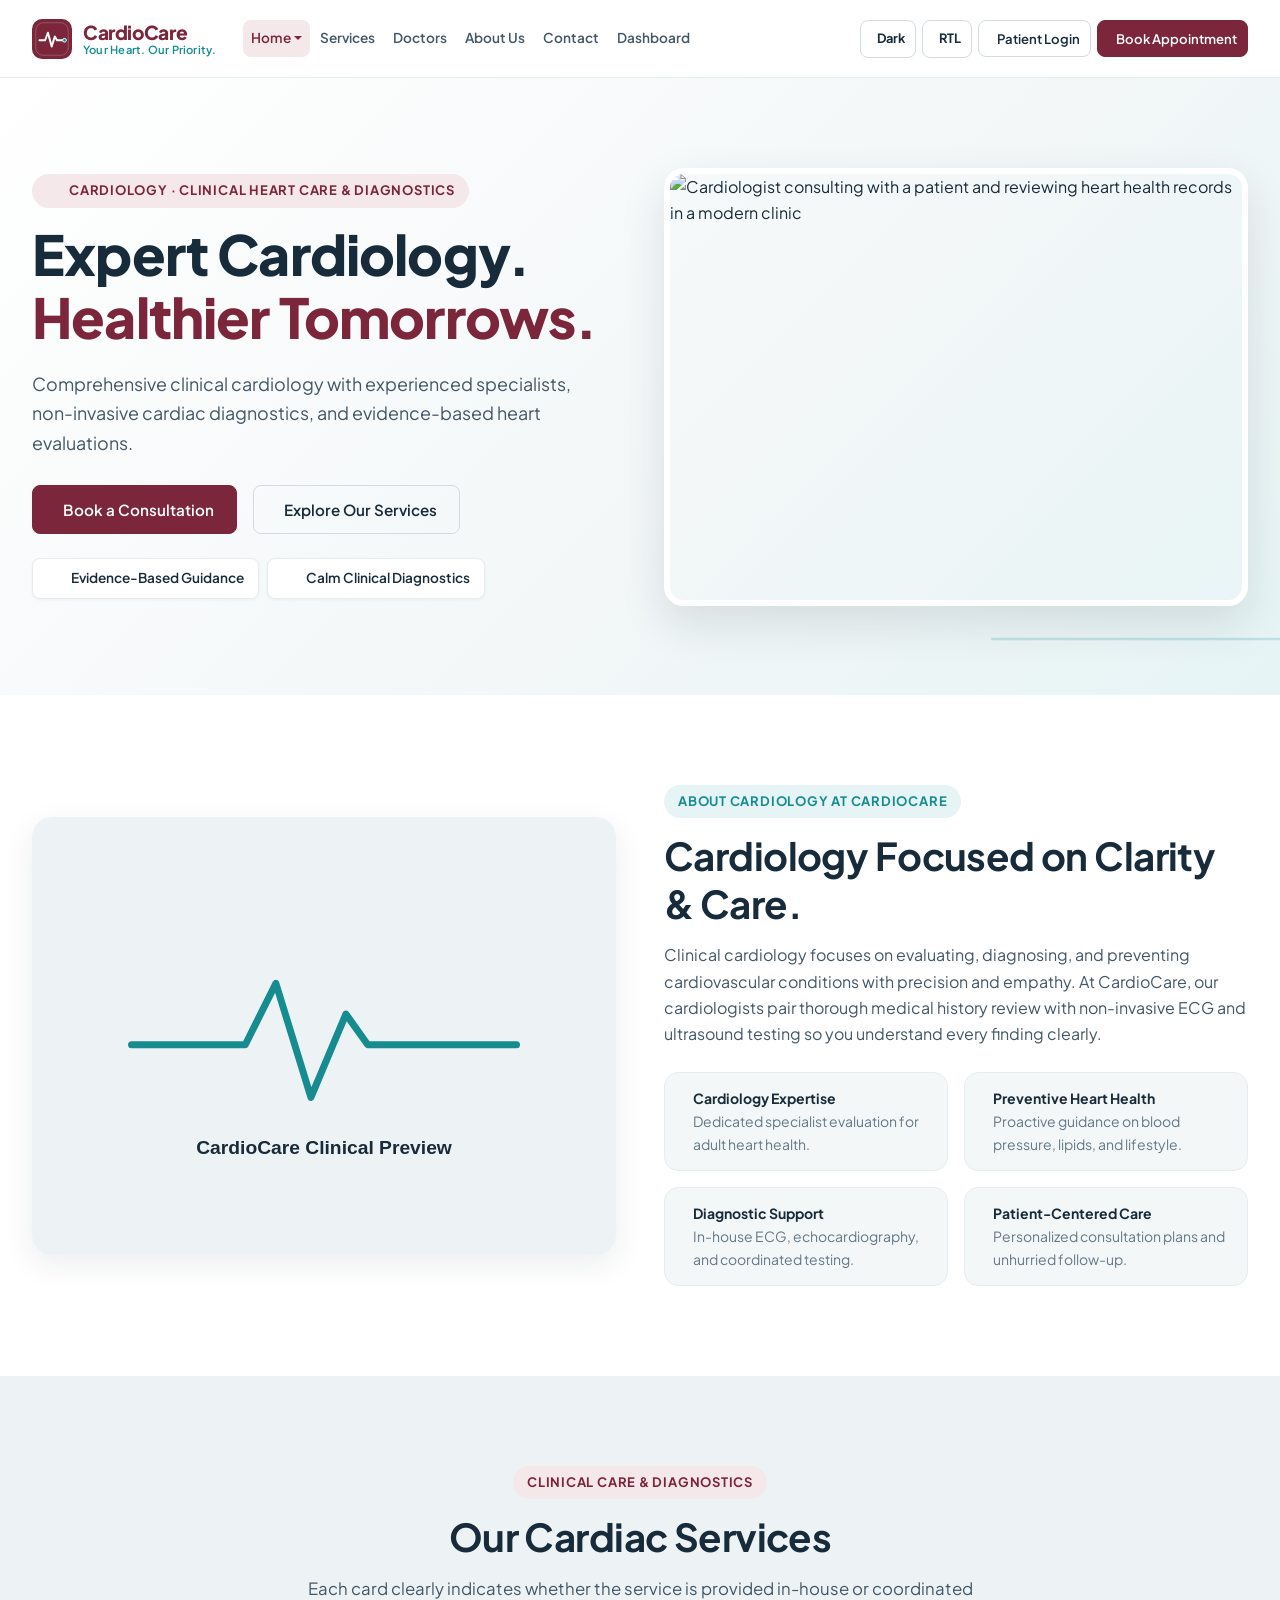
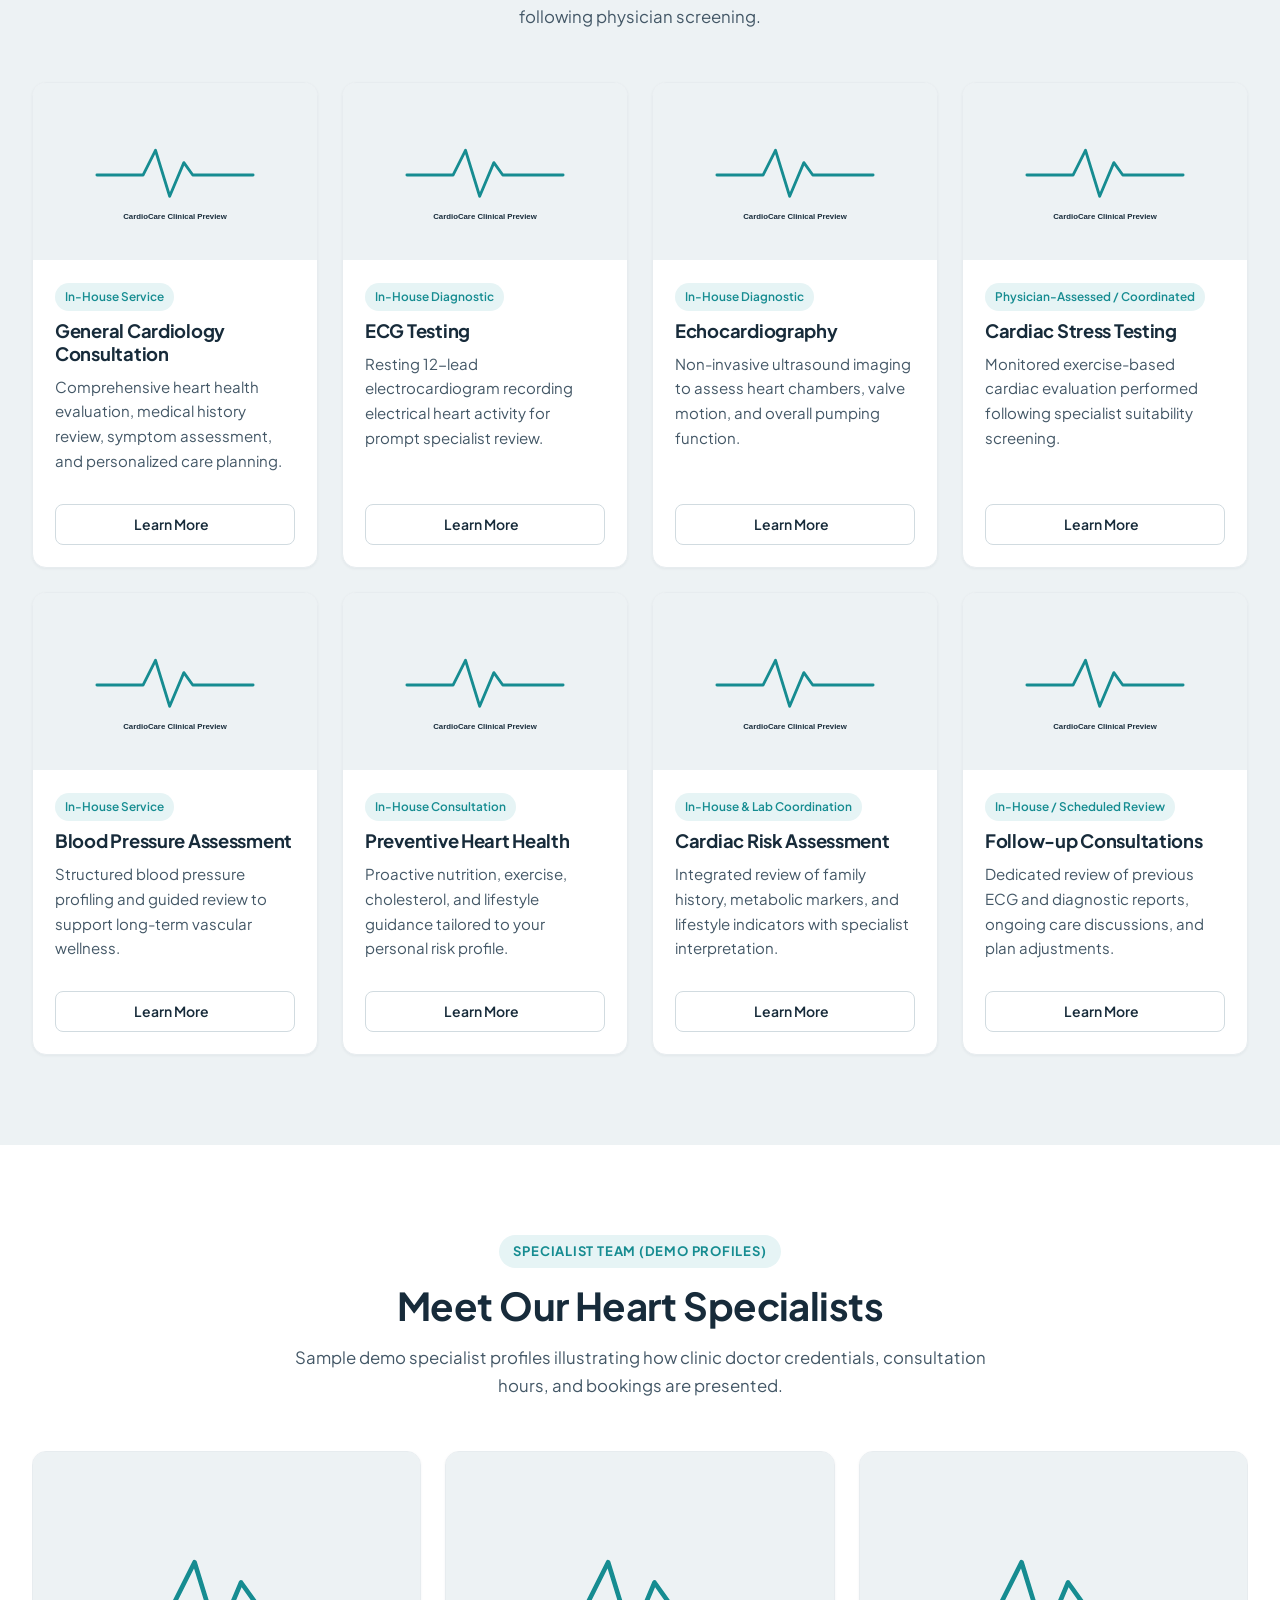
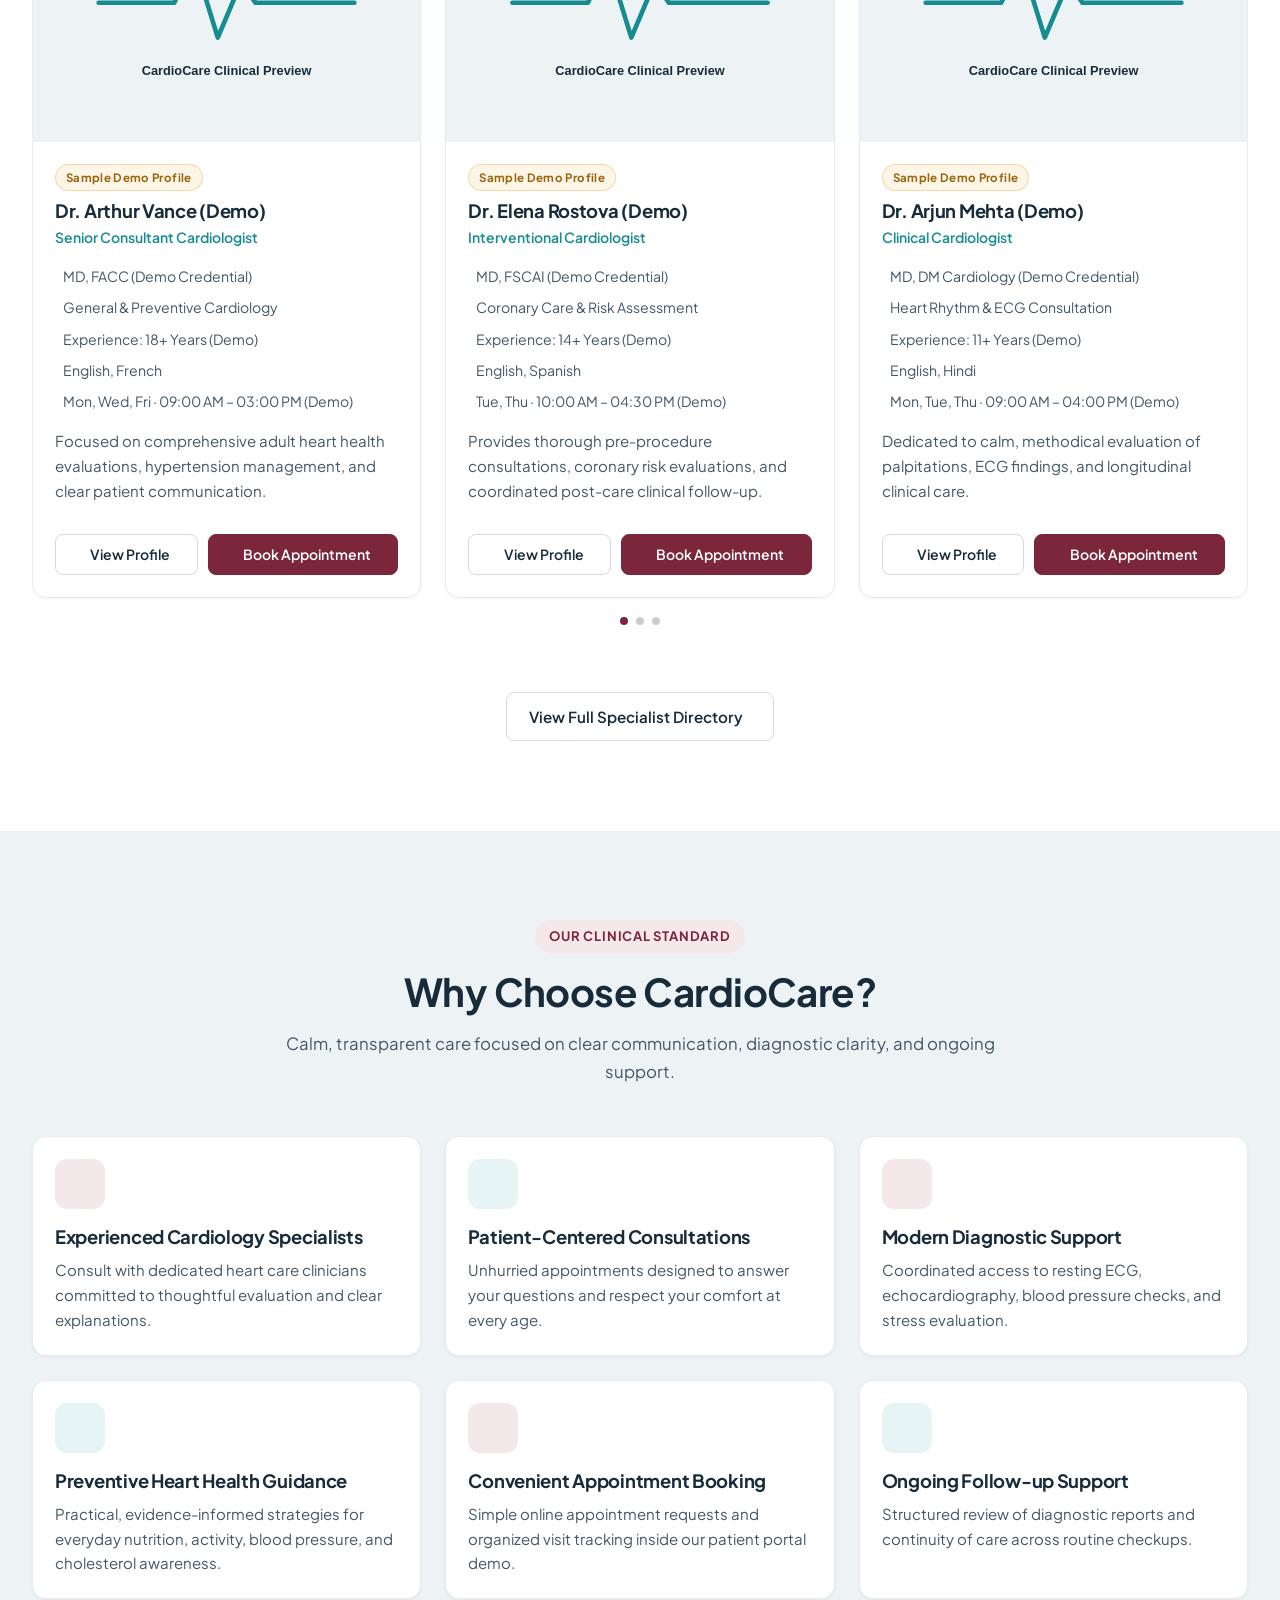
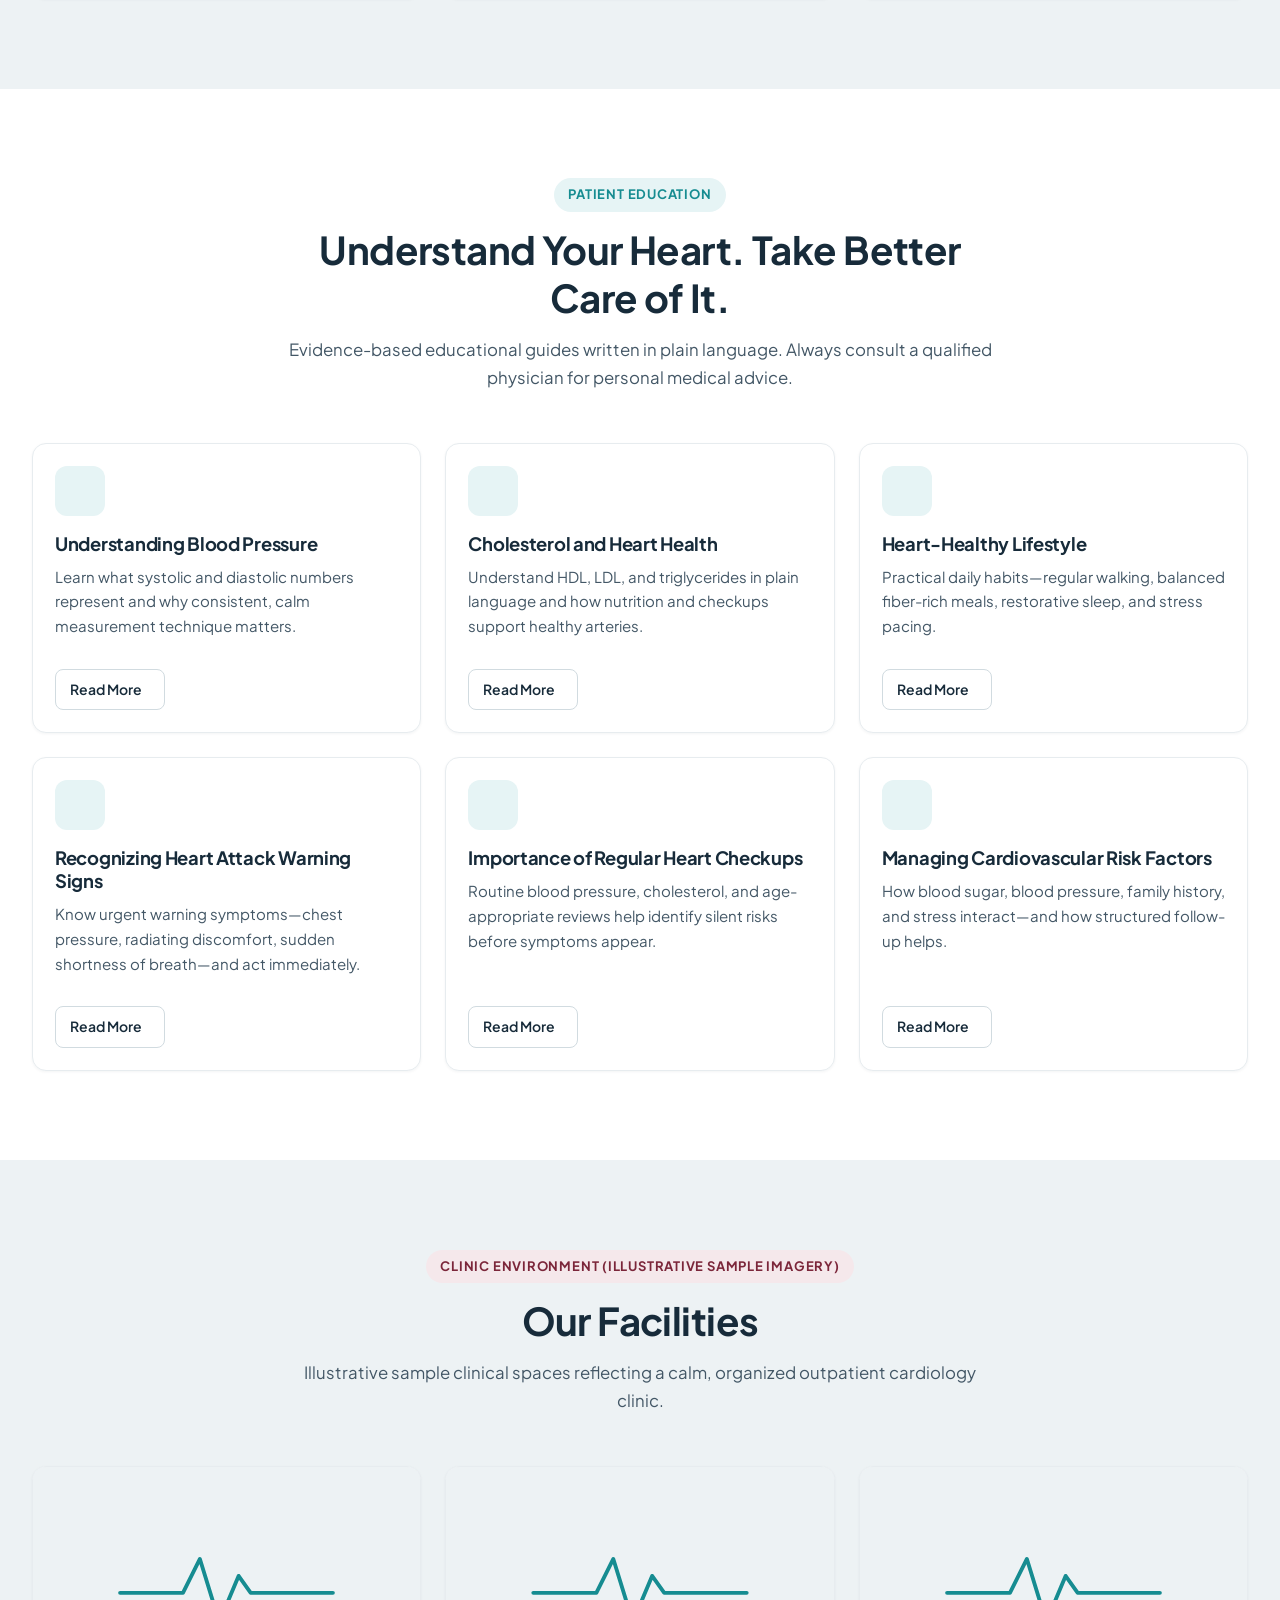
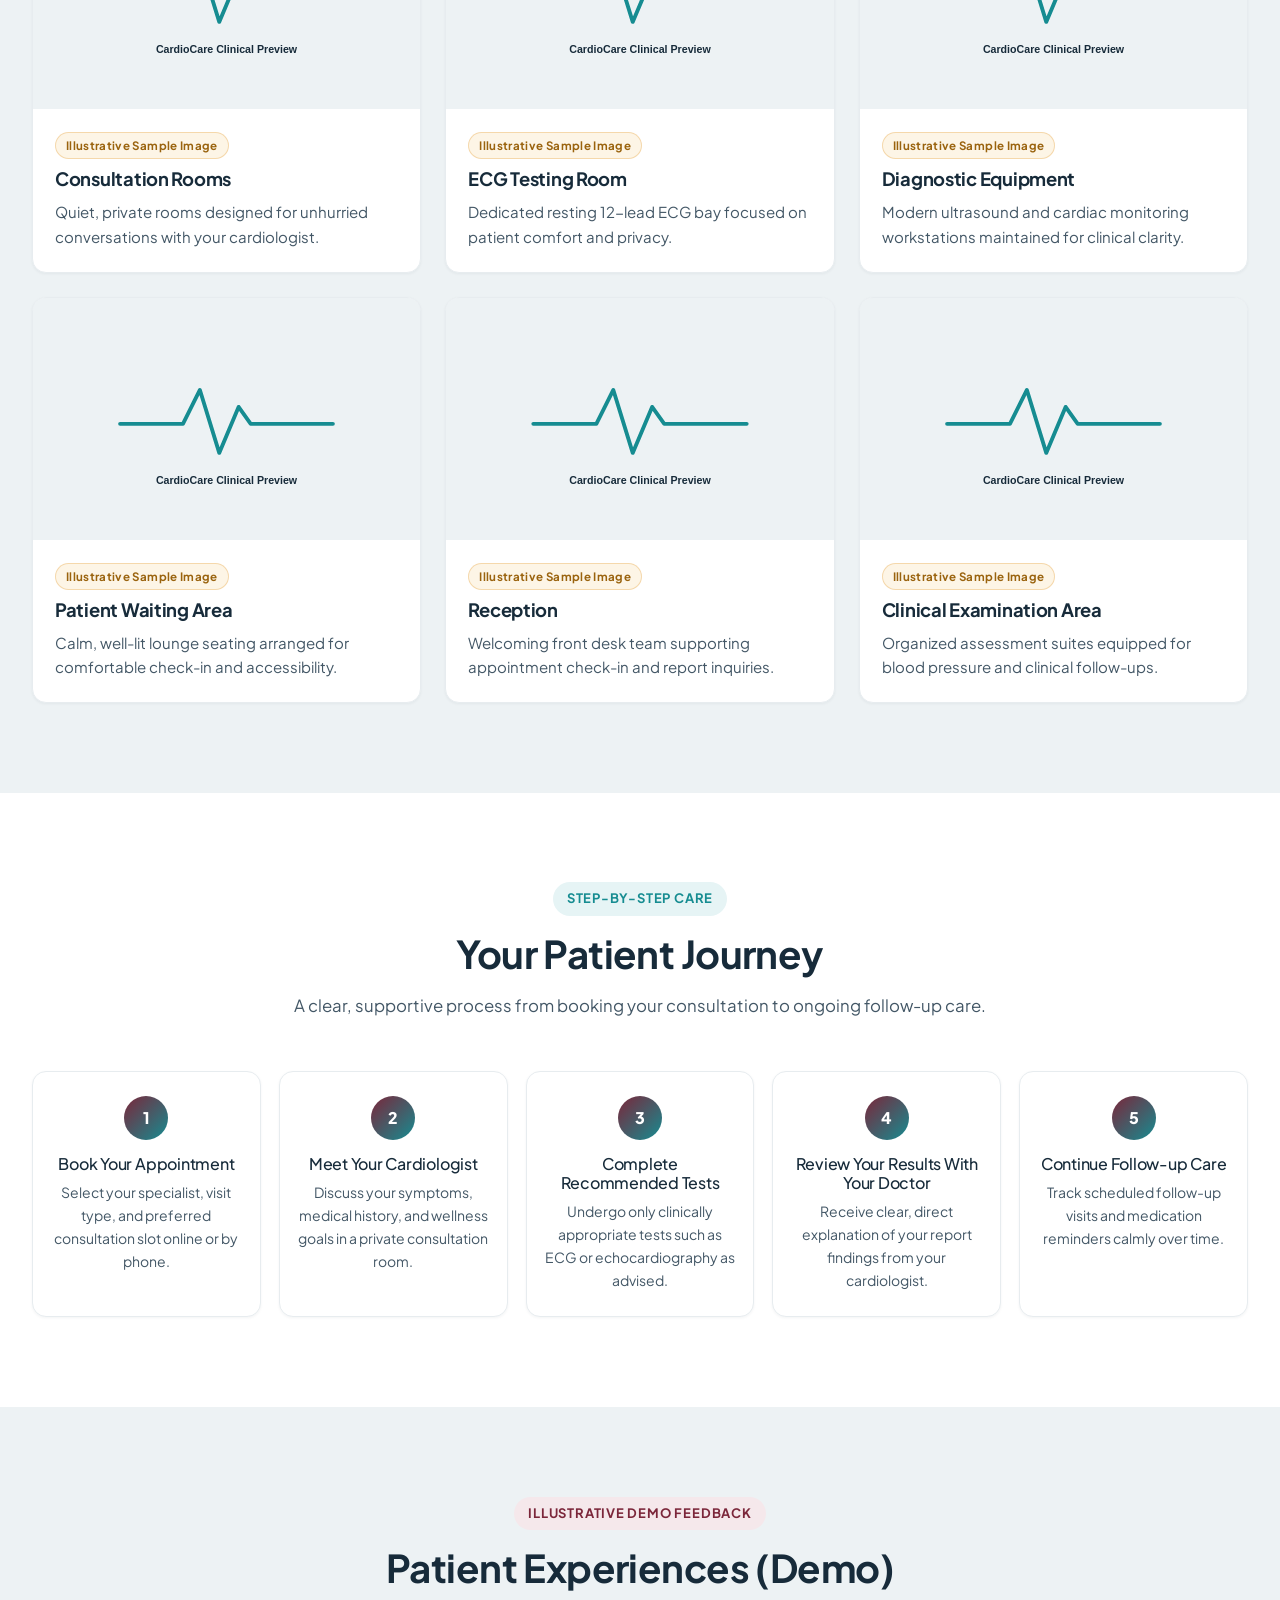
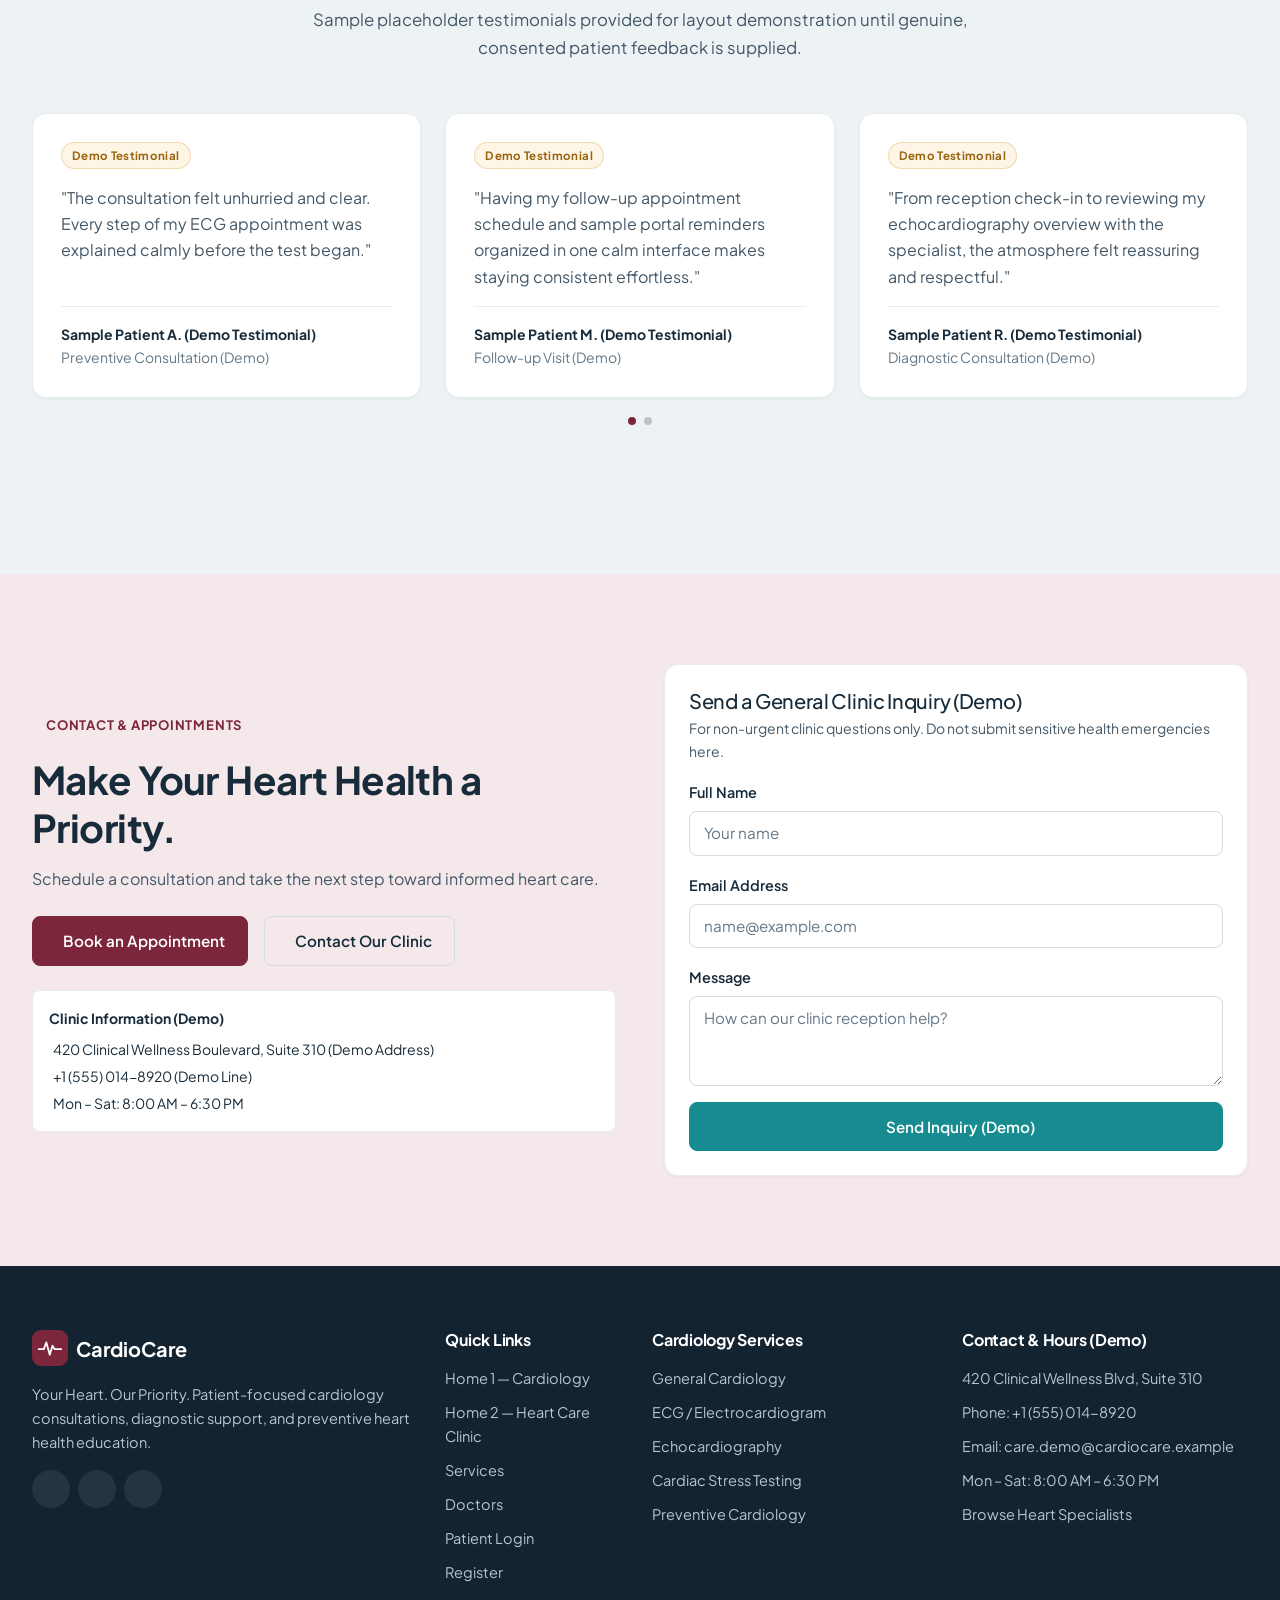
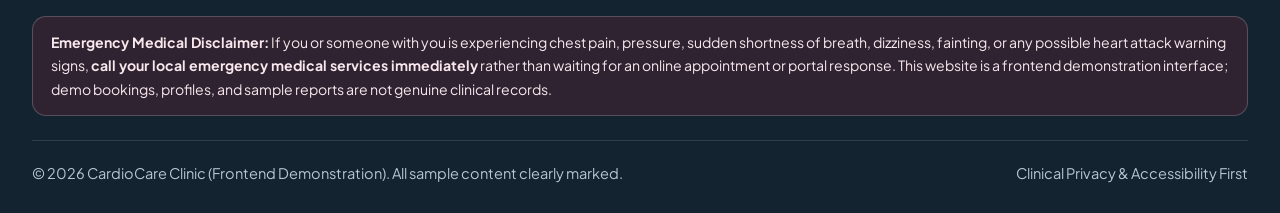
==== index.html @ a36197d8 "Deploy CardioCare multi-page website and Patient Dashboard" ====
<!DOCTYPE html>
<html lang="en" dir="ltr" data-theme="light">
<head>
  <meta charset="UTF-8">
  <meta name="viewport" content="width=device-width, initial-scale=1.0">
  <title>CardioCare — Cardiology | Home 1</title>
  <meta name="description" content="CardioCare provides cardiology consultations, ECG testing, echocardiography, and preventive heart care in a reassuring clinical setting.">
  <link rel="icon" type="image/svg+xml" href="favicon.svg">
  <link rel="preconnect" href="https://fonts.googleapis.com">
  <link rel="preconnect" href="https://fonts.gstatic.com" crossorigin>
  <link href="https://fonts.googleapis.com/css2?family=Noto+Sans+Arabic:wght@400;600;700&family=Plus+Jakarta+Sans:wght@400;500;600;700;800&display=swap" rel="stylesheet">
  <link href="https://cdn.jsdelivr.net/npm/bootstrap@5.3.3/dist/css/bootstrap.min.css" rel="stylesheet">
  <link href="https://cdn.jsdelivr.net/npm/aos@2.3.4/dist/aos.css" rel="stylesheet">
  <link href="https://cdn.jsdelivr.net/npm/swiper@11/swiper-bundle.min.css" rel="stylesheet">
  <link rel="stylesheet" href="assets/css/tokens.css">
  <link rel="stylesheet" href="assets/css/main.css">
  <link rel="stylesheet" href="assets/css/pages.css">
</head>
<body>
  <!-- Sticky Public Navigation -->
  <header class="cc-navbar">
    <div class="cc-container">
      <div class="cc-navbar-row">
        <a href="index.html" class="cc-brand" aria-label="CardioCare Home">
          <svg class="cc-brand-mark" viewBox="0 0 64 64" fill="none" aria-hidden="true">
            <rect width="64" height="64" rx="16" fill="#7B263A"/>
            <rect x="6" y="6" width="52" height="52" rx="12" stroke="#FFFFFF" stroke-opacity="0.22" stroke-width="1.5"/>
            <path d="M12 34H21L25.5 22L31.5 44L36.5 28L40 34H52" stroke="#FFFFFF" stroke-width="3.2" stroke-linecap="round" stroke-linejoin="round"/>
            <circle cx="52" cy="34" r="3" fill="#168C91" stroke="#FFFFFF" stroke-width="1.5"/>
          </svg>
          <span class="cc-brand-text">
            <span class="cc-brand-name">CardioCare</span>
            <span class="cc-brand-tag">Your Heart. Our Priority.</span>
          </span>
        </a>

        <!-- Desktop Menu (>= 1200px) -->
        <nav class="cc-nav-desktop" aria-label="Main Navigation">
          <ul class="cc-nav-links">
            <li class="dropdown">
              <a href="#" class="cc-nav-link active dropdown-toggle" data-bs-toggle="dropdown" aria-expanded="false" data-i18n="nav_home">Home</a>
              <ul class="dropdown-menu cc-dropdown-menu">
                <li><a class="dropdown-item active" href="index.html">Home 1 — Cardiology</a></li>
                <li><a class="dropdown-item" href="home-2.html">Home 2 — Heart Care Clinic</a></li>
              </ul>
            </li>
            <li><a href="services.html" class="cc-nav-link" data-i18n="nav_services">Services</a></li>
            <li><a href="doctors.html" class="cc-nav-link" data-i18n="nav_doctors">Doctors</a></li>
            <li><a href="#about-us" class="cc-nav-link" data-i18n="nav_about">About Us</a></li>
            <li><a href="#contact-us" class="cc-nav-link" data-i18n="nav_contact">Contact</a></li>
            <li><a href="dashboard.html" class="cc-nav-link" data-i18n="nav_dashboard">Dashboard</a></li>
          </ul>
          <div class="cc-nav-actions">
            <button type="button" class="cc-icon-toggle" data-cc-theme-toggle aria-label="Toggle Light/Dark theme">
              <i class="cc-theme-icon" data-lucide="moon"></i>
              <span class="cc-theme-label">Dark</span>
            </button>
            <button type="button" class="cc-icon-toggle" data-cc-dir-toggle aria-label="Toggle RTL/LTR layout">
              <i data-lucide="languages"></i>
              <span class="cc-dir-label">RTL</span>
            </button>
            <a href="login.html" class="btn-cc-outline btn-cc-sm">
              <i data-lucide="user"></i>
              <span data-i18n="nav_login">Patient Login</span>
            </a>
            <button type="button" class="btn-cc-primary btn-cc-sm" data-cc-book>
              <i data-lucide="calendar-plus"></i>
              <span data-i18n="nav_book">Book Appointment</span>
            </button>
          </div>
        </nav>

        <!-- Hamburger Button (Shown at 360px, 768px, 1024px at right corner) -->
        <button type="button" class="cc-hamburger-btn" data-bs-toggle="offcanvas" data-bs-target="#ccMobileDrawer" aria-controls="ccMobileDrawer" aria-label="Open navigation menu">
          <i data-lucide="menu"></i>
        </button>
      </div>
    </div>
  </header>

  <!-- Mobile / Tablet Hamburger Offcanvas Drawer -->
  <div class="offcanvas offcanvas-end cc-offcanvas" tabindex="-1" id="ccMobileDrawer" aria-labelledby="ccMobileDrawerLabel">
    <div class="offcanvas-header">
      <h5 class="offcanvas-title fw-bold" id="ccMobileDrawerLabel">CardioCare Menu</h5>
      <button type="button" class="btn-close" data-bs-dismiss="offcanvas" aria-label="Close menu"></button>
    </div>
    <div class="offcanvas-body d-flex flex-column justify-content-between">
      <div>
        <ul class="cc-mobile-nav-list">
          <li><a href="index.html" class="cc-nav-link active">Home 1 — Cardiology</a></li>
          <li><a href="home-2.html" class="cc-nav-link">Home 2 — Heart Care Clinic</a></li>
          <li><a href="services.html" class="cc-nav-link" data-i18n="nav_services">Services</a></li>
          <li><a href="doctors.html" class="cc-nav-link" data-i18n="nav_doctors">Doctors</a></li>
          <li><a href="#about-us" class="cc-nav-link" data-bs-dismiss="offcanvas" data-i18n="nav_about">About Us</a></li>
          <li><a href="#contact-us" class="cc-nav-link" data-bs-dismiss="offcanvas" data-i18n="nav_contact">Contact</a></li>
          <li><a href="dashboard.html" class="cc-nav-link" data-i18n="nav_dashboard">Dashboard</a></li>
        </ul>

        <div class="cc-mobile-controls">
          <button type="button" class="cc-icon-toggle w-100" data-cc-theme-toggle>
            <i class="cc-theme-icon" data-lucide="moon"></i>
            <span class="cc-theme-label">Dark</span>
          </button>
          <button type="button" class="cc-icon-toggle w-100" data-cc-dir-toggle>
            <i data-lucide="languages"></i>
            <span class="cc-dir-label">RTL</span>
          </button>
        </div>

        <div class="d-grid gap-2">
          <a href="login.html" class="btn-cc-outline">
            <i data-lucide="user"></i>
            <span data-i18n="nav_login">Patient Login</span>
          </a>
          <button type="button" class="btn-cc-primary" data-cc-book data-bs-dismiss="offcanvas">
            <i data-lucide="calendar-plus"></i>
            <span data-i18n="nav_book">Book Appointment</span>
          </button>
        </div>
      </div>

      <div class="cc-emergency-banner mt-4">
        <div class="small fw-bold mb-1" style="color: var(--cc-burgundy);">Urgent Symptoms?</div>
        <p class="small mb-0">For chest pain or sudden breathlessness, call local emergency services immediately.</p>
      </div>
    </div>
  </div>

  <main>
    <!-- SECTION 1: HERO -->
    <section class="cc-hero">
      <canvas id="ccHeroThreeCanvas" class="cc-hero-canvas" aria-hidden="true"></canvas>
      <svg class="cc-hero-ecg-bg" viewBox="0 0 1200 92" preserveAspectRatio="none" aria-hidden="true">
        <path class="cc-ecg-trace" d="M0 54 H220 L248 54 L264 38 L278 68 L296 14 L314 78 L330 46 L346 54 H620 L648 54 L664 38 L678 68 L696 14 L714 78 L730 46 L746 54 H1200" fill="none" stroke="#168C91" stroke-width="2.6" stroke-linecap="round" stroke-linejoin="round"/>
      </svg>

      <div class="cc-container cc-hero-inner">
        <div class="row align-items-center g-4 g-lg-5">
          <div class="col-lg-6">
            <div class="cc-eyebrow cc-eyebrow-burgundy cc-hero-animate">
              <i data-lucide="heart-pulse" style="width:15px;height:15px;"></i>
              <span data-i18n="hero_eyebrow">Cardiology · Clinical Heart Care &amp; Diagnostics</span>
            </div>
            <h1 class="cc-hero-title cc-hero-animate" data-i18n="hero_title">
              Expert Cardiology. <span>Healthier Tomorrows.</span>
            </h1>
            <p class="cc-hero-desc cc-hero-animate" data-i18n="hero_desc">
              Comprehensive clinical cardiology with experienced specialists, non-invasive cardiac diagnostics, and evidence-based heart evaluations.
            </p>
            <div class="d-flex flex-wrap gap-3 mb-4 cc-hero-animate">
              <button type="button" class="btn-cc-primary" data-cc-book>
                <i data-lucide="calendar-check"></i>
                <span data-i18n="hero_cta_book">Book a Consultation</span>
              </button>
              <a href="services.html" class="btn-cc-outline">
                <i data-lucide="stethoscope"></i>
                <span data-i18n="hero_cta_services">Explore Our Services</span>
              </a>
            </div>
            <div class="d-flex flex-wrap gap-2 cc-hero-animate">
              <span class="cc-hero-trust-chip"><i data-lucide="shield-check" style="color: var(--cc-teal); width:16px;"></i> Evidence-Based Guidance</span>
              <span class="cc-hero-trust-chip"><i data-lucide="activity" style="color: var(--cc-burgundy); width:16px;"></i> Calm Clinical Diagnostics</span>
            </div>
          </div>

          <div class="col-lg-6 cc-hero-animate">
            <div class="cc-hero-media-frame">
              <img src="https://images.pexels.com/photos/7578797/pexels-photo-7578797.jpeg?auto=compress&cs=tinysrgb&w=1200" alt="Cardiologist consulting with a patient and reviewing heart health records in a modern clinic">
            </div>
          </div>
        </div>
      </div>
    </section>

    <!-- SECTION 2: WELCOME TO CARDIOCARE (ABOUT US) -->
    <section id="about-us" class="cc-section cc-section-white">
      <div class="cc-container">
        <div class="row align-items-center g-4 g-lg-5">
          <div class="col-lg-6" data-aos="fade-right">
            <div class="cc-split-img">
              <img src="https://images.pexels.com/photos/4266930/pexels-photo-4266930.jpeg?auto=compress&cs=tinysrgb&w=1200" alt="Cardiology specialist calmly explaining heart care information to a patient" loading="lazy">
            </div>
          </div>
          <div class="col-lg-6" data-aos="fade-left">
            <span class="cc-eyebrow">About Cardiology at CardioCare</span>
            <h2 class="cc-section-title" data-i18n="welcome_title">Cardiology Focused on Clarity &amp; Care.</h2>
            <p class="mb-4">
              Clinical cardiology focuses on evaluating, diagnosing, and preventing cardiovascular conditions with precision and empathy. At CardioCare, our cardiologists pair thorough medical history review with non-invasive ECG and ultrasound testing so you understand every finding clearly.
            </p>
            <div class="row g-3">
              <div class="col-sm-6">
                <div class="cc-feature-pill">
                  <i data-lucide="stethoscope"></i>
                  <div>
                    <div class="fw-bold small">Cardiology Expertise</div>
                    <div class="small" style="color: var(--cc-text-muted);">Dedicated specialist evaluation for adult heart health.</div>
                  </div>
                </div>
              </div>
              <div class="col-sm-6">
                <div class="cc-feature-pill">
                  <i data-lucide="shield"></i>
                  <div>
                    <div class="fw-bold small">Preventive Heart Health</div>
                    <div class="small" style="color: var(--cc-text-muted);">Proactive guidance on blood pressure, lipids, and lifestyle.</div>
                  </div>
                </div>
              </div>
              <div class="col-sm-6">
                <div class="cc-feature-pill">
                  <i data-lucide="activity"></i>
                  <div>
                    <div class="fw-bold small">Diagnostic Support</div>
                    <div class="small" style="color: var(--cc-text-muted);">In-house ECG, echocardiography, and coordinated testing.</div>
                  </div>
                </div>
              </div>
              <div class="col-sm-6">
                <div class="cc-feature-pill">
                  <i data-lucide="heart-handshake"></i>
                  <div>
                    <div class="fw-bold small">Patient-Centered Care</div>
                    <div class="small" style="color: var(--cc-text-muted);">Personalized consultation plans and unhurried follow-up.</div>
                  </div>
                </div>
              </div>
            </div>
          </div>
        </div>
      </div>
    </section>

    <!-- SECTION 3: OUR CARDIAC SERVICES -->
    <section id="services-overview" class="cc-section cc-section-soft">
      <div class="cc-container">
        <div class="cc-section-header" data-aos="fade-up">
          <span class="cc-eyebrow cc-eyebrow-burgundy">Clinical Care &amp; Diagnostics</span>
          <h2 class="cc-section-title" data-i18n="services_title">Our Cardiac Services</h2>
          <p class="cc-section-subtitle">
            Each card clearly indicates whether the service is provided in-house or coordinated following physician screening.
          </p>
        </div>
        <div id="homeServicesGrid" class="row g-4"></div>
      </div>
    </section>

    <!-- SECTION 4: MEET OUR HEART SPECIALISTS -->
    <section class="cc-section cc-section-white">
      <div class="cc-container">
        <div class="cc-section-header" data-aos="fade-up">
          <span class="cc-eyebrow">Specialist Team (Demo Profiles)</span>
          <h2 class="cc-section-title" data-i18n="doctors_title">Meet Our Heart Specialists</h2>
          <p class="cc-section-subtitle">
            Sample demo specialist profiles illustrating how clinic doctor credentials, consultation hours, and bookings are presented.
          </p>
        </div>

        <div class="cc-swiper-wrap">
          <div id="homeDoctorsSwiper" class="swiper">
            <div id="homeDoctorsWrapper" class="swiper-wrapper"></div>
            <div id="doctorsPagination" class="swiper-pagination mt-3 position-relative"></div>
          </div>
        </div>

        <div class="text-center mt-2">
          <a href="doctors.html" class="btn-cc-outline">
            <span>View Full Specialist Directory</span>
            <i data-lucide="arrow-right" class="cc-rtl-flip"></i>
          </a>
        </div>
      </div>
    </section>

    <!-- SECTION 5: WHY CHOOSE CARDIOCARE? -->
    <section class="cc-section cc-section-soft">
      <div class="cc-container">
        <div class="cc-section-header" data-aos="fade-up">
          <span class="cc-eyebrow cc-eyebrow-burgundy">Our Clinical Standard</span>
          <h2 class="cc-section-title" data-i18n="why_title">Why Choose CardioCare?</h2>
          <p class="cc-section-subtitle">
            Calm, transparent care focused on clear communication, diagnostic clarity, and ongoing support.
          </p>
        </div>

        <div class="row g-4">
          <div class="col-md-6 col-lg-4" data-aos="fade-up">
            <article class="cc-card">
              <div class="cc-card-body">
                <div class="cc-icon-box burgundy"><i data-lucide="user-check"></i></div>
                <h3 class="cc-card-title">Experienced Cardiology Specialists</h3>
                <p class="cc-card-text mb-0">Consult with dedicated heart care clinicians committed to thoughtful evaluation and clear explanations.</p>
              </div>
            </article>
          </div>
          <div class="col-md-6 col-lg-4" data-aos="fade-up">
            <article class="cc-card">
              <div class="cc-card-body">
                <div class="cc-icon-box"><i data-lucide="message-square-heart"></i></div>
                <h3 class="cc-card-title">Patient-Centered Consultations</h3>
                <p class="cc-card-text mb-0">Unhurried appointments designed to answer your questions and respect your comfort at every age.</p>
              </div>
            </article>
          </div>
          <div class="col-md-6 col-lg-4" data-aos="fade-up">
            <article class="cc-card">
              <div class="cc-card-body">
                <div class="cc-icon-box burgundy"><i data-lucide="monitor-check"></i></div>
                <h3 class="cc-card-title">Modern Diagnostic Support</h3>
                <p class="cc-card-text mb-0">Coordinated access to resting ECG, echocardiography, blood pressure checks, and stress evaluation.</p>
              </div>
            </article>
          </div>
          <div class="col-md-6 col-lg-4" data-aos="fade-up">
            <article class="cc-card">
              <div class="cc-card-body">
                <div class="cc-icon-box"><i data-lucide="heart-pulse"></i></div>
                <h3 class="cc-card-title">Preventive Heart Health Guidance</h3>
                <p class="cc-card-text mb-0">Practical, evidence-informed strategies for everyday nutrition, activity, blood pressure, and cholesterol awareness.</p>
              </div>
            </article>
          </div>
          <div class="col-md-6 col-lg-4" data-aos="fade-up">
            <article class="cc-card">
              <div class="cc-card-body">
                <div class="cc-icon-box burgundy"><i data-lucide="calendar-clock"></i></div>
                <h3 class="cc-card-title">Convenient Appointment Booking</h3>
                <p class="cc-card-text mb-0">Simple online appointment requests and organized visit tracking inside our patient portal demo.</p>
              </div>
            </article>
          </div>
          <div class="col-md-6 col-lg-4" data-aos="fade-up">
            <article class="cc-card">
              <div class="cc-card-body">
                <div class="cc-icon-box"><i data-lucide="clipboard-list"></i></div>
                <h3 class="cc-card-title">Ongoing Follow-up Support</h3>
                <p class="cc-card-text mb-0">Structured review of diagnostic reports and continuity of care across routine checkups.</p>
              </div>
            </article>
          </div>
        </div>
      </div>
    </section>

    <!-- SECTION 6: HEART HEALTH EDUCATION -->
    <section class="cc-section cc-section-white">
      <div class="cc-container">
        <div class="cc-section-header" data-aos="fade-up">
          <span class="cc-eyebrow">Patient Education</span>
          <h2 class="cc-section-title" data-i18n="edu_title">Understand Your Heart. Take Better Care of It.</h2>
          <p class="cc-section-subtitle">
            Evidence-based educational guides written in plain language. Always consult a qualified physician for personal medical advice.
          </p>
        </div>
        <div id="homeEducationGrid" class="row g-4"></div>
      </div>
    </section>

    <!-- SECTION 7: OUR FACILITIES -->
    <section class="cc-section cc-section-soft">
      <div class="cc-container">
        <div class="cc-section-header" data-aos="fade-up">
          <span class="cc-eyebrow cc-eyebrow-burgundy">Clinic Environment (Illustrative Sample Imagery)</span>
          <h2 class="cc-section-title" data-i18n="facilities_title">Our Facilities</h2>
          <p class="cc-section-subtitle">
            Illustrative sample clinical spaces reflecting a calm, organized outpatient cardiology clinic.
          </p>
        </div>
        <div id="homeFacilitiesGrid" class="row g-4"></div>
      </div>
    </section>

    <!-- SECTION 8: PATIENT JOURNEY -->
    <section class="cc-section cc-section-white">
      <div class="cc-container">
        <div class="cc-section-header" data-aos="fade-up">
          <span class="cc-eyebrow">Step-by-Step Care</span>
          <h2 class="cc-section-title" data-i18n="journey_title">Your Patient Journey</h2>
          <p class="cc-section-subtitle">
            A clear, supportive process from booking your consultation to ongoing follow-up care.
          </p>
        </div>

        <div class="cc-journey-grid" data-aos="fade-up">
          <div class="cc-journey-step">
            <div class="cc-journey-num">1</div>
            <div>
              <h3 class="h6 mb-2">Book Your Appointment</h3>
              <p class="small mb-0">Select your specialist, visit type, and preferred consultation slot online or by phone.</p>
            </div>
          </div>
          <div class="cc-journey-step">
            <div class="cc-journey-num">2</div>
            <div>
              <h3 class="h6 mb-2">Meet Your Cardiologist</h3>
              <p class="small mb-0">Discuss your symptoms, medical history, and wellness goals in a private consultation room.</p>
            </div>
          </div>
          <div class="cc-journey-step">
            <div class="cc-journey-num">3</div>
            <div>
              <h3 class="h6 mb-2">Complete Recommended Tests</h3>
              <p class="small mb-0">Undergo only clinically appropriate tests such as ECG or echocardiography as advised.</p>
            </div>
          </div>
          <div class="cc-journey-step">
            <div class="cc-journey-num">4</div>
            <div>
              <h3 class="h6 mb-2">Review Your Results With Your Doctor</h3>
              <p class="small mb-0">Receive clear, direct explanation of your report findings from your cardiologist.</p>
            </div>
          </div>
          <div class="cc-journey-step">
            <div class="cc-journey-num">5</div>
            <div>
              <h3 class="h6 mb-2">Continue Follow-up Care</h3>
              <p class="small mb-0">Track scheduled follow-up visits and medication reminders calmly over time.</p>
            </div>
          </div>
        </div>
      </div>
    </section>

    <!-- SECTION 9: PATIENT TESTIMONIALS (DEMO) -->
    <section class="cc-section cc-section-soft">
      <div class="cc-container">
        <div class="cc-section-header" data-aos="fade-up">
          <span class="cc-eyebrow cc-eyebrow-burgundy">Illustrative Demo Feedback</span>
          <h2 class="cc-section-title" data-i18n="testimonials_title">Patient Experiences (Demo)</h2>
          <p class="cc-section-subtitle">
            Sample placeholder testimonials provided for layout demonstration until genuine, consented patient feedback is supplied.
          </p>
        </div>

        <div class="cc-swiper-wrap">
          <div id="homeTestimonialsSwiper" class="swiper">
            <div id="homeTestimonialsWrapper" class="swiper-wrapper"></div>
            <div id="testimonialsPagination" class="swiper-pagination mt-3 position-relative"></div>
          </div>
        </div>
      </div>
    </section>

    <!-- SECTION 10: FINAL CTA & CONTACT US -->
    <section id="contact-us" class="cc-section cc-section-rose">
      <div class="cc-container">
        <div class="row align-items-center g-4 g-lg-5">
          <div class="col-lg-6" data-aos="fade-right">
            <span class="cc-eyebrow cc-eyebrow-burgundy">Contact &amp; Appointments</span>
            <h2 class="cc-section-title" data-i18n="cta_title">Make Your Heart Health a Priority.</h2>
            <p class="fs-6 mb-4" data-i18n="cta_desc">
              Schedule a consultation and take the next step toward informed heart care.
            </p>
            <div class="d-flex flex-wrap gap-3 mb-4">
              <button type="button" class="btn-cc-primary" data-cc-book>
                <i data-lucide="calendar-plus"></i>
                <span>Book an Appointment</span>
              </button>
              <a href="#ctName" class="btn-cc-outline">
                <i data-lucide="mail"></i>
                <span>Contact Our Clinic</span>
              </a>
            </div>
            <div class="p-3 rounded-3 border" style="background-color: var(--cc-bg-surface); border-color: var(--cc-border) !important;">
              <div class="small fw-bold mb-2">Clinic Information (Demo)</div>
              <div class="small mb-1"><i data-lucide="map-pin" style="width:15px;height:15px;color:var(--cc-teal);" class="me-1"></i> 420 Clinical Wellness Boulevard, Suite 310 (Demo Address)</div>
              <div class="small mb-1"><i data-lucide="phone" style="width:15px;height:15px;color:var(--cc-teal);" class="me-1"></i> +1 (555) 014-8920 (Demo Line)</div>
              <div class="small mb-0"><i data-lucide="clock" style="width:15px;height:15px;color:var(--cc-teal);" class="me-1"></i> Mon – Sat: 8:00 AM – 6:30 PM</div>
            </div>
          </div>

          <div class="col-lg-6" data-aos="fade-left">
            <div class="cc-card p-4 p-lg-4">
              <h3 class="h5 mb-1">Send a General Clinic Inquiry (Demo)</h3>
              <p class="small mb-3">For non-urgent clinic questions only. Do not submit sensitive health emergencies here.</p>
              <div id="ctFormError" class="alert alert-danger py-2 small d-none" role="alert"></div>
              <form id="ccHomeContactForm" novalidate>
                <div class="mb-3">
                  <label for="ctName" class="form-label">Full Name</label>
                  <input type="text" id="ctName" class="form-control" placeholder="Your name" required>
                </div>
                <div class="mb-3">
                  <label for="ctEmail" class="form-label">Email Address</label>
                  <input type="email" id="ctEmail" class="form-control" placeholder="name@example.com" required>
                </div>
                <div class="mb-3">
                  <label for="ctMessage" class="form-label">Message</label>
                  <textarea id="ctMessage" rows="3" class="form-control" placeholder="How can our clinic reception help?" required></textarea>
                </div>
                <button type="submit" class="btn-cc-teal w-100">
                  <i data-lucide="send"></i>
                  <span>Send Inquiry (Demo)</span>
                </button>
              </form>
            </div>
          </div>
        </div>
      </div>
    </section>
  </main>

  <!-- SECTION 11: FOOTER -->
  <footer class="cc-footer">
    <div class="cc-container">
      <div class="row g-4">
        <div class="col-lg-4">
          <a href="index.html" class="d-inline-flex align-items-center gap-2 mb-3 text-white">
            <svg width="36" height="36" viewBox="0 0 64 64" fill="none" aria-hidden="true">
              <rect width="64" height="64" rx="16" fill="#7B263A"/>
              <path d="M12 34H21L25.5 22L31.5 44L36.5 28L40 34H52" stroke="#FFFFFF" stroke-width="3.2" stroke-linecap="round" stroke-linejoin="round"/>
            </svg>
            <span class="fw-bold fs-5 text-white">CardioCare</span>
          </a>
          <p class="mb-3">Your Heart. Our Priority. Patient-focused cardiology consultations, diagnostic support, and preventive heart health education.</p>
          <div class="d-flex gap-2">
            <a href="#contact-us" class="cc-social-btn" aria-label="Clinic LinkedIn (Demo)"><i data-lucide="linkedin" style="width:17px;height:17px;"></i></a>
            <a href="#contact-us" class="cc-social-btn" aria-label="Clinic Facebook (Demo)"><i data-lucide="facebook" style="width:17px;height:17px;"></i></a>
            <a href="#contact-us" class="cc-social-btn" aria-label="Clinic Instagram (Demo)"><i data-lucide="instagram" style="width:17px;height:17px;"></i></a>
          </div>
        </div>

        <div class="col-6 col-lg-2">
          <h6>Quick Links</h6>
          <ul class="cc-footer-links">
            <li><a href="index.html">Home 1 — Cardiology</a></li>
            <li><a href="home-2.html">Home 2 — Heart Care Clinic</a></li>
            <li><a href="services.html">Services</a></li>
            <li><a href="doctors.html">Doctors</a></li>
            <li><a href="login.html">Patient Login</a></li>
            <li><a href="register.html">Register</a></li>
          </ul>
        </div>

        <div class="col-6 col-lg-3">
          <h6>Cardiology Services</h6>
          <ul class="cc-footer-links">
            <li><a href="services.html#general-consultation">General Cardiology</a></li>
            <li><a href="services.html#ecg-testing">ECG / Electrocardiogram</a></li>
            <li><a href="services.html#echocardiography">Echocardiography</a></li>
            <li><a href="services.html#cardiac-stress-testing">Cardiac Stress Testing</a></li>
            <li><a href="services.html#preventive-heart-health">Preventive Cardiology</a></li>
          </ul>
        </div>

        <div class="col-lg-3">
          <h6>Contact &amp; Hours (Demo)</h6>
          <ul class="cc-footer-links">
            <li>420 Clinical Wellness Blvd, Suite 310</li>
            <li>Phone: +1 (555) 014-8920</li>
            <li>Email: care.demo@cardiocare.example</li>
            <li>Mon – Sat: 8:00 AM – 6:30 PM</li>
            <li><a href="doctors.html">Browse Heart Specialists</a></li>
          </ul>
        </div>
      </div>

      <div class="cc-footer-emergency">
        <p>
          <strong>Emergency Medical Disclaimer:</strong> If you or someone with you is experiencing chest pain, pressure, sudden shortness of breath, dizziness, fainting, or any possible heart attack warning signs, <strong>call your local emergency medical services immediately</strong> rather than waiting for an online appointment or portal response. This website is a frontend demonstration interface; demo bookings, profiles, and sample reports are not genuine clinical records.
        </p>
      </div>

      <div class="cc-footer-bottom">
        <p class="mb-0 small">&copy; 2026 CardioCare Clinic (Frontend Demonstration). All sample content clearly marked.</p>
        <p class="mb-0 small">Clinical Privacy &amp; Accessibility First</p>
      </div>
    </div>
  </footer>

  <!-- Shared Booking Modal -->
  <div class="modal fade" id="ccBookingModal" tabindex="-1" aria-labelledby="ccBookingModalTitle" aria-hidden="true">
    <div class="modal-dialog modal-dialog-centered modal-lg">
      <div class="modal-content">
        <div class="modal-header">
          <div>
            <h5 class="modal-title fw-bold" id="ccBookingModalTitle">Book a Cardiology Consultation (Demo)</h5>
            <div class="small" style="color: var(--cc-text-muted);">Frontend demo request only — not connected to a live clinical scheduling system.</div>
          </div>
          <button type="button" class="btn-close" data-bs-dismiss="modal" aria-label="Close"></button>
        </div>
        <form id="ccPublicBookingForm" novalidate>
          <div class="modal-body">
            <div id="bkFormError" class="alert alert-danger py-2 small d-none" role="alert"></div>
            <div class="row g-3">
              <div class="col-md-6">
                <label for="bkPatientName" class="form-label">Patient Full Name</label>
                <input type="text" id="bkPatientName" class="form-control" placeholder="Full Name" required>
              </div>
              <div class="col-md-6">
                <label for="bkPhone" class="form-label">Contact Number</label>
                <input type="tel" id="bkPhone" class="form-control" placeholder="+1 555 010 0000" required>
              </div>
              <div class="col-md-6">
                <label for="bkDoctor" class="form-label">Select Cardiologist</label>
                <select id="bkDoctor" class="form-select" required></select>
              </div>
              <div class="col-md-6">
                <label for="bkSpecialization" class="form-label">Specialization</label>
                <select id="bkSpecialization" class="form-select" required>
                  <option value="General & Preventive Cardiology">General &amp; Preventive Cardiology</option>
                  <option value="Coronary Care & Risk Assessment">Coronary Care &amp; Risk Assessment</option>
                  <option value="Heart Rhythm & ECG Consultation">Heart Rhythm &amp; ECG Consultation</option>
                  <option value="Echocardiography & Stress Diagnostics">Echocardiography &amp; Stress Diagnostics</option>
                  <option value="Preventive Heart Health & Lipids">Preventive Heart Health &amp; Lipids</option>
                </select>
              </div>
              <div class="col-md-4">
                <label for="bkType" class="form-label">Consultation Type</label>
                <select id="bkType" class="form-select" required>
                  <option value="General Cardiology Consultation">General Cardiology Consultation</option>
                  <option value="ECG Testing">ECG Testing</option>
                  <option value="Echocardiography">Echocardiography</option>
                  <option value="Cardiac Stress Testing">Cardiac Stress Testing</option>
                  <option value="Preventive Cardiology">Preventive Cardiology</option>
                  <option value="Follow-up Consultation">Follow-up Consultation</option>
                </select>
              </div>
              <div class="col-md-4">
                <label for="bkDate" class="form-label">Preferred Date</label>
                <input type="date" id="bkDate" class="form-control" required>
              </div>
              <div class="col-md-4">
                <label for="bkSlot" class="form-label">Sample Time Slot</label>
                <select id="bkSlot" class="form-select" required>
                  <option value="09:00 AM">09:00 AM (Demo)</option>
                  <option value="10:15 AM">10:15 AM (Demo)</option>
                  <option value="11:30 AM">11:30 AM (Demo)</option>
                  <option value="02:00 PM">02:00 PM (Demo)</option>
                  <option value="03:30 PM">03:30 PM (Demo)</option>
                </select>
              </div>
              <div class="col-12">
                <label for="bkReason" class="form-label">Reason for Visit (Non-Urgent)</label>
                <textarea id="bkReason" rows="2" class="form-control" placeholder="Routine checkup, ECG review, preventive consultation..." required></textarea>
              </div>
            </div>
          </div>
          <div class="modal-footer">
            <button type="button" class="btn-cc-outline btn-cc-sm" data-bs-dismiss="modal">Cancel</button>
            <button type="submit" class="btn-cc-primary btn-cc-sm">Confirm Demo Booking</button>
          </div>
        </form>
      </div>
    </div>
  </div>

  <!-- Doctor Profile Modal -->
  <div class="modal fade" id="ccDoctorProfileModal" tabindex="-1" aria-labelledby="docModalName" aria-hidden="true">
    <div class="modal-dialog modal-dialog-centered modal-lg">
      <div class="modal-content">
        <div class="modal-header">
          <div>
            <span class="cc-demo-badge mb-1">Sample Demo Profile</span>
            <h5 class="modal-title fw-bold" id="docModalName">Doctor Name</h5>
          </div>
          <button type="button" class="btn-close" data-bs-dismiss="modal" aria-label="Close"></button>
        </div>
        <div class="modal-body">
          <div class="row g-4 align-items-start">
            <div class="col-md-4">
              <img id="docModalPhoto" src="" alt="" class="rounded-3 w-100" style="aspect-ratio: 4/4.5; object-fit: cover; object-position: center 20%;">
            </div>
            <div class="col-md-8">
              <p class="fw-bold mb-2" style="color: var(--cc-teal);" id="docModalRole"></p>
              <p class="small mb-3" id="docModalBio"></p>
              <div class="row g-2 small mb-3">
                <div class="col-sm-6"><strong>Qualification:</strong> <span id="docModalQual"></span></div>
                <div class="col-sm-6"><strong>Experience:</strong> <span id="docModalExp"></span></div>
                <div class="col-sm-6"><strong>Specialization:</strong> <span id="docModalSpec"></span></div>
                <div class="col-sm-6"><strong>Languages:</strong> <span id="docModalLang"></span></div>
              </div>
              <div class="mb-3">
                <div class="small fw-bold mb-2">Clinical Interests</div>
                <div id="docModalInterests" class="d-flex flex-wrap gap-2"></div>
              </div>
              <div>
                <div class="small fw-bold mb-2">Sample Demo Consultation Slots (Illustrative Only)</div>
                <div id="docModalSlots" class="d-flex flex-wrap gap-2"></div>
              </div>
            </div>
          </div>
        </div>
        <div class="modal-footer justify-content-between">
          <span class="small" style="color: var(--cc-text-muted);">Demo schedule — not connected to live availability.</span>
          <button type="button" id="docModalBookBtn" class="btn-cc-primary btn-cc-sm">Book Appointment</button>
        </div>
      </div>
    </div>
  </div>

  <!-- Heart Health Education Modal -->
  <div class="modal fade" id="ccArticleModal" tabindex="-1" aria-labelledby="artModalTitle" aria-hidden="true">
    <div class="modal-dialog modal-dialog-centered">
      <div class="modal-content">
        <div class="modal-header">
          <h5 class="modal-title fw-bold" id="artModalTitle">Heart Health Topic</h5>
          <button type="button" class="btn-close" data-bs-dismiss="modal" aria-label="Close"></button>
        </div>
        <div class="modal-body">
          <p id="artModalBody" class="mb-3"></p>
          <div class="p-3 rounded-3 small" style="background-color: var(--cc-bg-subtle);">
            <strong>Medical Information Notice:</strong> Educational content is for general heart health awareness only and does not replace an individualized medical consultation.
          </div>
        </div>
        <div class="modal-footer">
          <button type="button" class="btn-cc-outline btn-cc-sm" data-bs-dismiss="modal">Close</button>
          <button type="button" class="btn-cc-primary btn-cc-sm" data-bs-dismiss="modal" data-cc-book>Book Consultation</button>
        </div>
      </div>
    </div>
  </div>

  <script src="https://code.jquery.com/jquery-3.7.1.min.js"></script>
  <script src="https://cdn.jsdelivr.net/npm/bootstrap@5.3.3/dist/js/bootstrap.bundle.min.js"></script>
  <script src="https://cdn.jsdelivr.net/npm/three@0.160.0/build/three.min.js"></script>
  <script src="https://cdn.jsdelivr.net/npm/gsap@3.12.5/dist/gsap.min.js"></script>
  <script src="https://cdn.jsdelivr.net/npm/aos@2.3.4/dist/aos.js"></script>
  <script src="https://cdn.jsdelivr.net/npm/swiper@11/swiper-bundle.min.js"></script>
  <script src="https://unpkg.com/lucide@0.468.0/dist/umd/lucide.min.js"></script>
  <script src="assets/js/demo-data.js"></script>
  <script src="assets/js/app-core.js"></script>
  <script src="assets/js/public-pages.js"></script>
</body>
</html>
---- assets/css/tokens.css ----
/* ==========================================================================
   CardioCare Design System Tokens
   Theme: CLINICAL WHITE × DEEP BURGUNDY × MEDICAL TEAL
   Supports Light/Dark Mode & LTR/RTL Logical Layouts
   ========================================================================== */

:root {
  /* Core Brand Palette */
  --cc-burgundy: #7B263A;
  --cc-burgundy-hover: #631D2E;
  --cc-burgundy-soft: #F5E8EB;
  --cc-teal: #168C91;
  --cc-teal-hover: #117175;
  --cc-teal-soft: #E6F4F5;
  --cc-navy: #172B3A;
  --cc-white: #FFFFFF;

  /* Semantic Surfaces & Neutrals (Light Mode Default) */
  --cc-bg-page: #F3F7F8;
  --cc-bg-surface: #FFFFFF;
  --cc-bg-subtle: #EDF2F4;
  --cc-bg-elevated: #FFFFFF;
  --cc-bg-rose: #F5E8EB;
  --cc-border: #E7ECEF;
  --cc-border-strong: #D1DBE0;

  /* Text Hierarchy */
  --cc-text-primary: #172B3A;
  --cc-text-secondary: #435766;
  --cc-text-muted: #647887;
  --cc-text-inverse: #FFFFFF;

  /* Status Colors */
  --cc-success: #24966D;
  --cc-success-soft: #E7F5EF;
  --cc-warning: #E6A23C;
  --cc-warning-soft: #FDF5E6;
  --cc-error: #D94B4B;
  --cc-error-soft: #FBEAEA;

  /* Typography */
  --cc-font-sans: 'Plus Jakarta Sans', 'Inter', 'Noto Sans Arabic', -apple-system, BlinkMacSystemFont, 'Segoe UI', sans-serif;
  --cc-font-heading: 'Plus Jakarta Sans', 'Noto Sans Arabic', -apple-system, BlinkMacSystemFont, 'Segoe UI', sans-serif;

  /* Radii & Elevation */
  --cc-radius-sm: 8px;
  --cc-radius-md: 14px;
  --cc-radius-lg: 20px;
  --cc-radius-xl: 28px;
  --cc-shadow-xs: 0 1px 3px rgba(23, 43, 58, 0.05);
  --cc-shadow-sm: 0 4px 14px rgba(23, 43, 58, 0.06);
  --cc-shadow-md: 0 10px 30px rgba(23, 43, 58, 0.08);
  --cc-shadow-lg: 0 18px 46px rgba(23, 43, 58, 0.12);

  /* Layout Metrics */
  --cc-navbar-height: 78px;
  --cc-sidebar-width: 272px;
  --cc-transition: 0.25s cubic-bezier(0.22, 1, 0.36, 1);
}

/* Comfortable Charcoal & Navy Dark Theme (Never Pure Black) */
[data-theme="dark"] {
  --cc-burgundy: #A83B54;
  --cc-burgundy-hover: #BF4B66;
  --cc-burgundy-soft: rgba(168, 59, 84, 0.18);
  --cc-teal: #24A9AF;
  --cc-teal-hover: #2EC0C6;
  --cc-teal-soft: rgba(36, 169, 175, 0.16);
  --cc-navy: #EBF2F5;

  --cc-bg-page: #101A24;
  --cc-bg-surface: #172432;
  --cc-bg-subtle: #1D2D3E;
  --cc-bg-elevated: #1E2F41;
  --cc-bg-rose: rgba(168, 59, 84, 0.15);
  --cc-border: #283B4E;
  --cc-border-strong: #344B63;

  --cc-text-primary: #EDF3F7;
  --cc-text-secondary: #C2D0DA;
  --cc-text-muted: #93A7B7;
  --cc-text-inverse: #FFFFFF;

  --cc-success: #34B586;
  --cc-success-soft: rgba(52, 181, 134, 0.16);
  --cc-warning: #F0B452;
  --cc-warning-soft: rgba(240, 180, 82, 0.16);
  --cc-error: #EB6767;
  --cc-error-soft: rgba(235, 103, 103, 0.16);

  --cc-shadow-xs: 0 2px 6px rgba(5, 10, 16, 0.3);
  --cc-shadow-sm: 0 6px 18px rgba(5, 10, 16, 0.36);
  --cc-shadow-md: 0 12px 32px rgba(5, 10, 16, 0.45);
  --cc-shadow-lg: 0 20px 50px rgba(5, 10, 16, 0.55);
}

@media (prefers-reduced-motion: reduce) {
  *, *::before, *::after {
    animation-duration: 0.01ms !important;
    animation-iteration-count: 1 !important;
    transition-duration: 0.01ms !important;
    scroll-behavior: auto !important;
  }
}
---- assets/css/main.css ----
/* ==========================================================================
   CardioCare Shared Styles: Typography, Navigation, Equal Cards, RTL/LTR
   ========================================================================== */

*, *::before, *::after {
  box-sizing: border-box;
}

html {
  scroll-behavior: smooth;
  overflow-x: hidden;
}

section[id],
article[id] {
  scroll-margin-top: 92px;
}

body {
  margin: 0;
  font-family: var(--cc-font-sans);
  background-color: var(--cc-bg-page);
  color: var(--cc-text-primary);
  line-height: 1.65;
  overflow-x: hidden;
  transition: background-color var(--cc-transition), color var(--cc-transition);
}

h1, h2, h3, h4, h5, h6 {
  font-family: var(--cc-font-heading);
  color: var(--cc-text-primary);
  font-weight: 700;
  letter-spacing: -0.015em;
  line-height: 1.25;
}

p {
  color: var(--cc-text-secondary);
}

a {
  color: var(--cc-teal);
  text-decoration: none;
  transition: color var(--cc-transition);
}

a:hover {
  color: var(--cc-burgundy);
}

img {
  max-width: 100%;
  display: block;
}

/* Focus Accessibility */
:focus-visible {
  outline: 3px solid var(--cc-teal);
  outline-offset: 2px;
}

/* Container Centering & Balanced Padding */
.cc-container {
  width: 100%;
  max-width: 1320px;
  margin-inline: auto;
  padding-inline: clamp(16px, 3vw, 32px);
}

.cc-section {
  padding-block: clamp(56px, 7vw, 92px);
  overflow-x: clip;
}

.cc-section-soft {
  background-color: var(--cc-bg-subtle);
}

.cc-section-white {
  background-color: var(--cc-bg-surface);
}

.cc-section-rose {
  background-color: var(--cc-bg-rose);
}

/* Section Headers - Centered & Consistent */
.cc-section-header {
  max-width: 720px;
  margin-inline: auto;
  margin-bottom: clamp(32px, 4vw, 52px);
  text-align: center;
}

.cc-eyebrow {
  display: inline-flex;
  align-items: center;
  gap: 8px;
  padding: 6px 14px;
  border-radius: 999px;
  background-color: var(--cc-teal-soft);
  color: var(--cc-teal);
  font-size: 0.8125rem;
  font-weight: 700;
  text-transform: uppercase;
  letter-spacing: 0.06em;
  margin-bottom: 14px;
}

.cc-eyebrow-burgundy {
  background-color: var(--cc-burgundy-soft);
  color: var(--cc-burgundy);
}

.cc-section-title {
  font-size: clamp(1.75rem, 3vw, 2.5rem);
  margin-bottom: 14px;
}

.cc-section-subtitle {
  font-size: 1.05rem;
  color: var(--cc-text-secondary);
  margin-bottom: 0;
}

/* Demo Badge */
.cc-demo-badge {
  display: inline-flex;
  align-items: center;
  gap: 5px;
  padding: 3px 10px;
  border-radius: 999px;
  font-size: 0.72rem;
  font-weight: 700;
  letter-spacing: 0.03em;
  background-color: var(--cc-warning-soft);
  color: #9A630E;
  border: 1px solid rgba(230, 162, 60, 0.35);
}

[data-theme="dark"] .cc-demo-badge {
  color: #F6CA78;
}

.cc-inhouse-badge {
  display: inline-flex;
  align-items: center;
  gap: 5px;
  padding: 4px 10px;
  border-radius: 999px;
  font-size: 0.74rem;
  font-weight: 600;
  background-color: var(--cc-teal-soft);
  color: var(--cc-teal);
}

/* ==========================================================================
   Buttons
   ========================================================================== */
.btn-cc-primary {
  display: inline-flex;
  align-items: center;
  justify-content: center;
  gap: 8px;
  background-color: var(--cc-burgundy);
  color: #FFFFFF !important;
  border: 1.5px solid var(--cc-burgundy);
  border-radius: var(--cc-radius-sm);
  padding: 11px 22px;
  font-weight: 600;
  font-size: 0.95rem;
  cursor: pointer;
  transition: all var(--cc-transition);
  white-space: nowrap;
}

.btn-cc-primary:hover, .btn-cc-primary:focus {
  background-color: var(--cc-burgundy-hover);
  border-color: var(--cc-burgundy-hover);
  transform: translateY(-1px);
  box-shadow: 0 6px 18px rgba(123, 38, 58, 0.25);
}

.btn-cc-teal {
  display: inline-flex;
  align-items: center;
  justify-content: center;
  gap: 8px;
  background-color: var(--cc-teal);
  color: #FFFFFF !important;
  border: 1.5px solid var(--cc-teal);
  border-radius: var(--cc-radius-sm);
  padding: 11px 22px;
  font-weight: 600;
  font-size: 0.95rem;
  cursor: pointer;
  transition: all var(--cc-transition);
  white-space: nowrap;
}

.btn-cc-teal:hover, .btn-cc-teal:focus {
  background-color: var(--cc-teal-hover);
  border-color: var(--cc-teal-hover);
  transform: translateY(-1px);
}

.btn-cc-outline {
  display: inline-flex;
  align-items: center;
  justify-content: center;
  gap: 8px;
  background-color: transparent;
  color: var(--cc-text-primary);
  border: 1.5px solid var(--cc-border-strong);
  border-radius: var(--cc-radius-sm);
  padding: 11px 22px;
  font-weight: 600;
  font-size: 0.95rem;
  cursor: pointer;
  transition: all var(--cc-transition);
  white-space: nowrap;
}

.btn-cc-outline:hover {
  border-color: var(--cc-teal);
  color: var(--cc-teal);
  background-color: var(--cc-teal-soft);
}

.btn-cc-sm {
  padding: 8px 14px;
  font-size: 0.875rem;
}

/* ==========================================================================
   Sticky Public Navigation Bar
   CRITICAL RULE: At 360px, 768px and 1024px (i.e. max-width: 1199.98px),
   show ONLY logo and hamburger in the navbar on the same horizontal row,
   with hamburger at the right corner. Place all links/buttons/icons inside
   the hamburger drawer.
   ========================================================================== */
.cc-navbar {
  position: sticky;
  top: 0;
  z-index: 1040;
  background-color: rgba(255, 255, 255, 0.94);
  backdrop-filter: blur(12px);
  -webkit-backdrop-filter: blur(12px);
  border-bottom: 1px solid var(--cc-border);
  min-height: var(--cc-navbar-height);
  display: flex;
  align-items: center;
  transition: background-color var(--cc-transition), border-color var(--cc-transition);
}

[data-theme="dark"] .cc-navbar {
  background-color: rgba(23, 36, 50, 0.94);
}

.cc-navbar-row {
  display: flex;
  align-items: center;
  justify-content: space-between;
  gap: 16px;
  width: 100%;
  flex-wrap: nowrap;
}

.cc-brand {
  display: inline-flex;
  align-items: center;
  gap: 11px;
  color: var(--cc-text-primary);
  flex-shrink: 0;
}

.cc-brand:hover {
  color: var(--cc-text-primary);
}

.cc-brand-mark {
  width: 40px;
  height: 40px;
  flex-shrink: 0;
}

.cc-brand-text {
  display: flex;
  flex-direction: column;
  line-height: 1.1;
}

.cc-brand-name {
  font-size: 1.2rem;
  font-weight: 800;
  color: var(--cc-burgundy);
  letter-spacing: -0.02em;
}

[data-theme="dark"] .cc-brand-name {
  color: #F08DA3;
}

.cc-brand-tag {
  font-size: 0.7rem;
  font-weight: 600;
  color: var(--cc-teal);
  letter-spacing: 0.02em;
}

/* Desktop Navigation (>= 1200px only) */
.cc-nav-desktop {
  display: none;
  align-items: center;
  justify-content: space-between;
  flex: 1;
  gap: 18px;
  margin-inline-start: 20px;
}

.cc-nav-links {
  display: flex;
  align-items: center;
  list-style: none;
  margin: 0;
  padding: 0;
  gap: 6px;
}

.cc-nav-link {
  display: inline-flex;
  align-items: center;
  padding: 8px 10px;
  border-radius: var(--cc-radius-sm);
  font-size: 0.9rem;
  font-weight: 600;
  color: var(--cc-text-secondary);
  white-space: nowrap;
  transition: all var(--cc-transition);
}

.cc-nav-link:hover {
  color: var(--cc-burgundy);
  background-color: var(--cc-burgundy-soft);
}

.cc-nav-link.active {
  color: var(--cc-burgundy);
  background-color: var(--cc-burgundy-soft);
}

.cc-dropdown-menu {
  background-color: var(--cc-bg-surface);
  border: 1px solid var(--cc-border-strong);
  border-radius: var(--cc-radius-sm);
  box-shadow: var(--cc-shadow-md);
  padding: 6px;
  min-width: 210px;
}

.cc-dropdown-menu .dropdown-item {
  color: var(--cc-text-primary);
  border-radius: 6px;
  font-size: 0.9rem;
  font-weight: 600;
  padding: 8px 12px;
}

.cc-dropdown-menu .dropdown-item:hover,
.cc-dropdown-menu .dropdown-item.active {
  background-color: var(--cc-burgundy-soft);
  color: var(--cc-burgundy);
}

.cc-nav-actions {
  display: flex;
  align-items: center;
  gap: 10px;
  flex-shrink: 0;
}

.cc-icon-toggle {
  display: inline-flex;
  align-items: center;
  justify-content: center;
  gap: 6px;
  height: 38px;
  min-width: 38px;
  padding-inline: 10px;
  border-radius: var(--cc-radius-sm);
  border: 1px solid var(--cc-border-strong);
  background-color: var(--cc-bg-surface);
  color: var(--cc-text-primary);
  font-size: 0.8rem;
  font-weight: 700;
  cursor: pointer;
  transition: all var(--cc-transition);
}

.cc-icon-toggle:hover {
  border-color: var(--cc-teal);
  color: var(--cc-teal);
}

.cc-icon-toggle svg,
.cc-nav-link svg,
.btn-cc-primary svg,
.btn-cc-teal svg,
.btn-cc-outline svg {
  width: 17px;
  height: 17px;
  flex-shrink: 0;
}

/* Mobile/Tablet Hamburger Button (Visible at 360px, 768px, 1024px) */
.cc-hamburger-btn {
  display: inline-flex;
  align-items: center;
  justify-content: center;
  width: 44px;
  height: 44px;
  border-radius: var(--cc-radius-sm);
  border: 1.5px solid var(--cc-border-strong);
  background-color: var(--cc-bg-surface);
  color: var(--cc-text-primary);
  cursor: pointer;
  flex-shrink: 0;
}

.cc-hamburger-btn:hover {
  border-color: var(--cc-burgundy);
  color: var(--cc-burgundy);
}

@media (max-width: 1199.98px) {
  .cc-nav-desktop {
    display: none !important;
  }
  .cc-hamburger-btn {
    display: inline-flex !important;
  }
  /* Keep logo and hamburger on same horizontal row with hamburger at the right corner */
  .cc-navbar-row {
    direction: ltr;
  }
}

@media (min-width: 1200px) {
  .cc-nav-desktop {
    display: flex !important;
  }
  .cc-hamburger-btn {
    display: none !important;
  }
}

@media (min-width: 1200px) and (max-width: 1340px) {
  .cc-nav-desktop {
    gap: 10px;
    margin-inline-start: 10px;
  }
  .cc-nav-links {
    gap: 2px;
  }
  .cc-nav-link {
    padding: 7px 8px;
    font-size: 0.85rem;
  }
  .cc-nav-actions {
    gap: 6px;
  }
  .cc-nav-actions .btn-cc-sm {
    padding: 7px 10px;
    font-size: 0.82rem;
  }
}

/* Mobile Offcanvas Menu */
.cc-offcanvas {
  background-color: var(--cc-bg-surface);
  color: var(--cc-text-primary);
  border-inline-start: 1px solid var(--cc-border);
}

.cc-offcanvas .offcanvas-header {
  border-bottom: 1px solid var(--cc-border);
  padding: 18px 22px;
}

.cc-offcanvas .btn-close {
  filter: none;
}

[data-theme="dark"] .cc-offcanvas .btn-close,
[data-theme="dark"] .modal-header .btn-close {
  filter: invert(1) grayscale(100%) brightness(200%);
}

.cc-mobile-nav-list {
  display: flex;
  flex-direction: column;
  gap: 6px;
  list-style: none;
  padding: 0;
  margin: 0 0 20px 0;
}

.cc-mobile-nav-list .cc-nav-link {
  width: 100%;
  padding: 11px 14px;
  font-size: 1rem;
}

.cc-mobile-controls {
  display: grid;
  grid-template-columns: 1fr 1fr;
  gap: 10px;
  margin-bottom: 18px;
}

/* ==========================================================================
   Equal Card System (Grid & Flex Consistency)
   ========================================================================== */
.cc-card {
  background-color: var(--cc-bg-surface);
  border: 1px solid var(--cc-border);
  border-radius: var(--cc-radius-md);
  box-shadow: var(--cc-shadow-xs);
  overflow: hidden;
  display: flex;
  flex-direction: column;
  height: 100%;
  transition: transform var(--cc-transition), box-shadow var(--cc-transition), border-color var(--cc-transition);
}

.cc-card:hover {
  transform: translateY(-4px);
  box-shadow: var(--cc-shadow-md);
  border-color: var(--cc-border-strong);
}

.cc-card-media {
  position: relative;
  width: 100%;
  aspect-ratio: 16 / 10;
  overflow: hidden;
  background-color: var(--cc-bg-subtle);
  flex-shrink: 0;
}

.cc-card-media-portrait {
  aspect-ratio: 4 / 3;
}

.cc-card-media img {
  width: 100%;
  height: 100%;
  object-fit: cover;
  object-position: center 20%;
  transition: transform 0.45s ease;
}

.cc-card:hover .cc-card-media img {
  transform: scale(1.03);
}

.cc-card-body {
  padding: 22px;
  display: flex;
  flex-direction: column;
  flex: 1 1 auto;
}

.cc-card-title {
  font-size: 1.15rem;
  margin-bottom: 10px;
  color: var(--cc-text-primary);
}

.cc-card-text {
  font-size: 0.94rem;
  color: var(--cc-text-secondary);
  margin-bottom: 18px;
  flex-grow: 1;
}

.cc-card-footer-actions {
  margin-top: auto;
  padding-top: 12px;
  display: flex;
  flex-wrap: wrap;
  gap: 10px;
  align-items: center;
}

/* Icon Badge inside Cards */
.cc-icon-box {
  width: 50px;
  height: 50px;
  border-radius: 12px;
  display: inline-flex;
  align-items: center;
  justify-content: center;
  background-color: var(--cc-teal-soft);
  color: var(--cc-teal);
  margin-bottom: 16px;
  flex-shrink: 0;
}

.cc-icon-box.burgundy {
  background-color: var(--cc-burgundy-soft);
  color: var(--cc-burgundy);
}

.cc-icon-box svg {
  width: 24px;
  height: 24px;
}

/* ==========================================================================
   Forms & Modals (Bootstrap Dark/RTL Friendly)
   ========================================================================== */
.form-label {
  font-weight: 600;
  font-size: 0.9rem;
  color: var(--cc-text-primary);
  margin-bottom: 6px;
}

.form-control,
.form-select {
  background-color: var(--cc-bg-surface);
  color: var(--cc-text-primary);
  border: 1.5px solid var(--cc-border-strong);
  border-radius: var(--cc-radius-sm);
  padding: 10px 14px;
  font-size: 0.95rem;
  transition: border-color var(--cc-transition), box-shadow var(--cc-transition);
}

.form-control:focus,
.form-select:focus {
  background-color: var(--cc-bg-surface);
  color: var(--cc-text-primary);
  border-color: var(--cc-teal);
  box-shadow: 0 0 0 3px rgba(22, 140, 145, 0.16);
}

.form-control::placeholder {
  color: var(--cc-text-muted);
}

[data-theme="dark"] .form-select {
  --bs-form-select-bg-img: url("data:image/svg+xml,%3csvg xmlns='http://www.w3.org/2000/svg' viewBox='0 0 16 16'%3e%3cpath fill='none' stroke='%23EDF3F7' stroke-linecap='round' stroke-linejoin='round' stroke-width='2' d='m2 5 6 6 6-6'/%3e%3c/svg%3e");
}

[data-theme="dark"] .input-group .btn-outline-secondary {
  color: var(--cc-text-primary);
  border-color: var(--cc-border-strong);
  background-color: var(--cc-bg-subtle);
}

[data-theme="dark"] .form-check-input {
  background-color: var(--cc-bg-subtle);
  border-color: var(--cc-border-strong);
}

[data-theme="dark"] .form-check-input:checked {
  background-color: var(--cc-teal);
  border-color: var(--cc-teal);
}

.modal-content {
  background-color: var(--cc-bg-surface);
  color: var(--cc-text-primary);
  border: 1px solid var(--cc-border);
  border-radius: var(--cc-radius-lg);
  box-shadow: var(--cc-shadow-lg);
}

.modal-header,
.modal-footer {
  border-color: var(--cc-border);
}

.cc-emergency-banner {
  background-color: var(--cc-burgundy-soft);
  border: 1px solid rgba(123, 38, 58, 0.28);
  border-radius: var(--cc-radius-md);
  padding: 16px 20px;
  color: var(--cc-text-primary);
}

/* ==========================================================================
   Footer
   ========================================================================== */
.cc-footer {
  background-color: #132330;
  color: #D9E4EC;
  padding-top: 64px;
  padding-bottom: 28px;
}

.cc-footer h5,
.cc-footer h6 {
  color: #FFFFFF;
  font-size: 1rem;
  margin-bottom: 16px;
}

.cc-footer p,
.cc-footer li,
.cc-footer a {
  color: #B6C6D2;
  font-size: 0.91rem;
}

.cc-footer a:hover {
  color: #FFFFFF;
}

.cc-footer-links {
  list-style: none;
  padding: 0;
  margin: 0;
  display: flex;
  flex-direction: column;
  gap: 10px;
}

.cc-social-btn {
  display: inline-flex;
  align-items: center;
  justify-content: center;
  width: 38px;
  height: 38px;
  border-radius: 50%;
  background-color: rgba(255, 255, 255, 0.08);
  color: #FFFFFF !important;
  transition: background-color var(--cc-transition);
}

.cc-social-btn:hover {
  background-color: var(--cc-teal);
}

.cc-footer-emergency {
  background-color: rgba(123, 38, 58, 0.28);
  border: 1px solid rgba(245, 232, 235, 0.22);
  border-radius: var(--cc-radius-md);
  padding: 14px 18px;
  margin-top: 32px;
  margin-bottom: 24px;
}

.cc-footer-emergency p {
  color: #F8E7EB;
  margin-bottom: 0;
  font-size: 0.88rem;
}

.cc-footer-bottom {
  border-top: 1px solid rgba(255, 255, 255, 0.12);
  padding-top: 20px;
  display: flex;
  flex-wrap: wrap;
  justify-content: space-between;
  align-items: center;
  gap: 12px;
}

/* RTL Icon Flip Helper */
[dir="rtl"] .cc-rtl-flip {
  transform: scaleX(-1);
}

/* Toast Notification Container */
.cc-toast-wrap {
  position: fixed;
  bottom: 22px;
  inset-inline-end: 22px;
  z-index: 1090;
  display: flex;
  flex-direction: column;
  gap: 10px;
  max-width: 360px;
}

.cc-toast {
  background-color: var(--cc-bg-surface);
  color: var(--cc-text-primary);
  border: 1px solid var(--cc-border-strong);
  border-inline-start: 4px solid var(--cc-teal);
  border-radius: var(--cc-radius-sm);
  padding: 13px 16px;
  box-shadow: var(--cc-shadow-md);
  display: flex;
  align-items: flex-start;
  gap: 10px;
  font-size: 0.9rem;
}

.cc-toast.error {
  border-inline-start-color: var(--cc-error);
}

.cc-toast.success {
  border-inline-start-color: var(--cc-success);
}
---- assets/css/pages.css ----
/* ==========================================================================
   CardioCare Public Pages & Auth Pages Styles
   ========================================================================== */

/* Hero Section */
.cc-hero {
  position: relative;
  overflow: hidden;
  padding-block: clamp(56px, 7vw, 96px);
  background: linear-gradient(135deg, var(--cc-bg-surface) 0%, var(--cc-bg-page) 58%, var(--cc-teal-soft) 100%);
}

[data-theme="dark"] .cc-hero {
  background: linear-gradient(135deg, #121E2A 0%, #162432 58%, #142B34 100%);
}

.cc-hero-canvas {
  position: absolute;
  inset: 0;
  width: 100%;
  height: 100%;
  pointer-events: none;
  opacity: 0.45;
  z-index: 0;
}

.cc-hero-ecg-bg {
  position: absolute;
  inset-inline: 0;
  bottom: 18px;
  width: 100%;
  height: 92px;
  pointer-events: none;
  opacity: 0.18;
  z-index: 1;
}

.cc-ecg-trace {
  stroke-dasharray: 1200;
  stroke-dashoffset: 1200;
  animation: ccEcgPulse 6s ease-in-out infinite;
}

@keyframes ccEcgPulse {
  0% { stroke-dashoffset: 1200; opacity: 0.2; }
  45% { stroke-dashoffset: 0; opacity: 0.9; }
  85% { stroke-dashoffset: 0; opacity: 0.5; }
  100% { stroke-dashoffset: -1200; opacity: 0.2; }
}

.cc-hero-inner {
  position: relative;
  z-index: 2;
}

.cc-hero-title {
  font-size: clamp(2.15rem, 4.4vw, 3.45rem);
  font-weight: 800;
  line-height: 1.15;
  margin-bottom: 20px;
}

.cc-hero-title span {
  color: var(--cc-burgundy);
}

[data-theme="dark"] .cc-hero-title span {
  color: #F08DA3;
}

.cc-hero-desc {
  font-size: clamp(1.02rem, 1.4vw, 1.18rem);
  color: var(--cc-text-secondary);
  max-width: 560px;
  margin-bottom: 28px;
}

.cc-hero-media-frame {
  position: relative;
  border-radius: var(--cc-radius-lg);
  overflow: hidden;
  box-shadow: var(--cc-shadow-lg);
  border: 6px solid var(--cc-bg-surface);
  aspect-ratio: 4 / 3;
}

.cc-hero-media-frame img {
  width: 100%;
  height: 100%;
  object-fit: cover;
}

.cc-hero-trust-chip {
  display: inline-flex;
  align-items: center;
  gap: 8px;
  padding: 8px 14px;
  border-radius: var(--cc-radius-sm);
  background-color: var(--cc-bg-surface);
  border: 1px solid var(--cc-border);
  box-shadow: var(--cc-shadow-xs);
  font-size: 0.85rem;
  font-weight: 600;
  color: var(--cc-text-primary);
}

/* Split Welcome Layout */
.cc-split-img {
  border-radius: var(--cc-radius-lg);
  overflow: hidden;
  box-shadow: var(--cc-shadow-md);
  aspect-ratio: 4 / 3;
}

.cc-split-img img {
  width: 100%;
  height: 100%;
  object-fit: cover;
}

.cc-feature-pill {
  display: flex;
  align-items: flex-start;
  gap: 12px;
  padding: 14px 16px;
  border-radius: var(--cc-radius-md);
  background-color: var(--cc-bg-page);
  border: 1px solid var(--cc-border);
  height: 100%;
}

.cc-feature-pill svg {
  width: 20px;
  height: 20px;
  color: var(--cc-teal);
  flex-shrink: 0;
  margin-top: 2px;
}

/* Patient Journey Timeline (Horizontal on Desktop, Vertical on Mobile) */
.cc-journey-grid {
  display: grid;
  grid-template-columns: repeat(5, 1fr);
  gap: 18px;
  position: relative;
}

.cc-journey-step {
  position: relative;
  background-color: var(--cc-bg-surface);
  border: 1px solid var(--cc-border);
  border-radius: var(--cc-radius-md);
  padding: 24px 18px;
  text-align: center;
  display: flex;
  flex-direction: column;
  align-items: center;
  height: 100%;
  box-shadow: var(--cc-shadow-xs);
}

.cc-journey-num {
  width: 44px;
  height: 44px;
  border-radius: 50%;
  background: linear-gradient(135deg, var(--cc-burgundy), var(--cc-teal));
  color: #FFFFFF;
  font-weight: 800;
  font-size: 1rem;
  display: flex;
  align-items: center;
  justify-content: center;
  margin-bottom: 14px;
  flex-shrink: 0;
}

@media (max-width: 991.98px) {
  .cc-journey-grid {
    grid-template-columns: 1fr;
    gap: 14px;
    padding-inline-start: 22px;
    border-inline-start: 2px dashed var(--cc-teal);
  }
  .cc-journey-step {
    text-align: start;
    align-items: flex-start;
    flex-direction: row;
    gap: 16px;
  }
  .cc-journey-num {
    margin-bottom: 0;
  }
}

/* Swiper Customization */
.cc-swiper-wrap {
  position: relative;
  padding-bottom: 44px;
}

.cc-swiper-wrap .swiper-slide {
  height: auto;
  display: flex;
}

.cc-testimonial-card {
  background-color: var(--cc-bg-surface);
  border: 1px solid var(--cc-border);
  border-radius: var(--cc-radius-md);
  padding: 28px;
  display: flex;
  flex-direction: column;
  width: 100%;
  height: 100%;
  box-shadow: var(--cc-shadow-xs);
}

.swiper-pagination-bullet-active {
  background-color: var(--cc-burgundy) !important;
}

/* Page Sub-Hero (Services & Doctors) */
.cc-page-hero {
  padding-block: clamp(48px, 6vw, 76px);
  background: linear-gradient(135deg, var(--cc-navy) 0%, #1D3B4D 60%, #165B63 100%);
  color: #FFFFFF;
  position: relative;
  overflow: hidden;
}

[data-theme="dark"] .cc-page-hero {
  background: linear-gradient(135deg, #0E1924 0%, #15283A 60%, #133A42 100%);
}

.cc-page-hero h1,
.cc-page-hero p {
  color: #FFFFFF;
}

.cc-page-hero p {
  opacity: 0.88;
}

/* Services Page Detailed Alternating Layout */
.cc-service-detail-card {
  background-color: var(--cc-bg-surface);
  border: 1px solid var(--cc-border);
  border-radius: var(--cc-radius-lg);
  overflow: hidden;
  box-shadow: var(--cc-shadow-sm);
}

.cc-service-detail-img {
  width: 100%;
  height: 100%;
  min-height: 290px;
  max-height: 380px;
  object-fit: cover;
}

.cc-prep-box {
  background-color: var(--cc-bg-subtle);
  border-inline-start: 4px solid var(--cc-teal);
  border-radius: var(--cc-radius-sm);
  padding: 14px 16px;
}

/* FAQ Accordion */
.cc-accordion .accordion-item {
  background-color: var(--cc-bg-surface);
  border: 1px solid var(--cc-border);
  border-radius: var(--cc-radius-md) !important;
  margin-bottom: 12px;
  overflow: hidden;
}

.cc-accordion .accordion-button {
  background-color: var(--cc-bg-surface);
  color: var(--cc-text-primary);
  font-weight: 700;
  padding: 18px 22px;
  box-shadow: none;
}

.cc-accordion .accordion-button:not(.collapsed) {
  background-color: var(--cc-teal-soft);
  color: var(--cc-teal);
}

[data-theme="dark"] .cc-accordion .accordion-button::after {
  filter: invert(1);
}

.cc-accordion .accordion-body {
  color: var(--cc-text-secondary);
  padding: 18px 22px;
}

/* Doctor Meta List */
.cc-doc-meta {
  list-style: none;
  padding: 0;
  margin: 0 0 16px 0;
  display: flex;
  flex-direction: column;
  gap: 8px;
  font-size: 0.88rem;
  color: var(--cc-text-secondary);
}

.cc-doc-meta li {
  display: flex;
  align-items: center;
  gap: 8px;
}

.cc-doc-meta svg {
  width: 16px;
  height: 16px;
  color: var(--cc-teal);
  flex-shrink: 0;
}

.cc-slot-chip {
  display: inline-flex;
  align-items: center;
  padding: 6px 12px;
  border-radius: 999px;
  font-size: 0.82rem;
  font-weight: 600;
  background-color: var(--cc-teal-soft);
  color: var(--cc-teal);
  border: 1px solid rgba(22, 140, 145, 0.25);
}

/* ==========================================================================
   Auth Pages (Login & Register Split Screen - No Public Header/Footer)
   ========================================================================== */
.cc-auth-page {
  min-height: 100vh;
  display: grid;
  grid-template-columns: 1.05fr 1fr;
  background-color: var(--cc-bg-page);
}

.cc-auth-visual {
  position: relative;
  background: linear-gradient(155deg, #172B3A 0%, #7B263A 100%);
  color: #FFFFFF;
  padding: clamp(28px, 4vw, 56px);
  display: flex;
  flex-direction: column;
  justify-content: space-between;
  overflow: hidden;
}

.cc-auth-visual-photo {
  border-radius: var(--cc-radius-lg);
  overflow: hidden;
  border: 3px solid rgba(255, 255, 255, 0.2);
  aspect-ratio: 16 / 10;
  margin-block: 24px;
  box-shadow: var(--cc-shadow-lg);
}

.cc-auth-visual-photo img {
  width: 100%;
  height: 100%;
  object-fit: cover;
}

.cc-auth-form-pane {
  padding: clamp(24px, 4vw, 54px);
  display: flex;
  flex-direction: column;
  justify-content: center;
  align-items: center;
}

.cc-auth-card {
  width: 100%;
  max-width: 520px;
  background-color: var(--cc-bg-surface);
  border: 1px solid var(--cc-border);
  border-radius: var(--cc-radius-lg);
  padding: clamp(24px, 3.5vw, 38px);
  box-shadow: var(--cc-shadow-md);
}

.cc-auth-register-card {
  max-width: 680px;
}

.cc-auth-topbar {
  width: 100%;
  max-width: 680px;
  display: flex;
  justify-content: space-between;
  align-items: center;
  margin-bottom: 20px;
  gap: 12px;
}

@media (max-width: 991.98px) {
  .cc-auth-page {
    grid-template-columns: 1fr;
  }
  .cc-auth-visual {
    padding-block: 28px;
  }
  .cc-auth-visual-photo {
    display: none;
  }
}

/* ==========================================================================
   HOME 2 — Editorial Clinical Variant Styles
   ========================================================================== */
.cc-hero-v2 {
  position: relative;
  overflow: hidden;
  padding-block: clamp(52px, 6.5vw, 88px);
  background: radial-gradient(circle at top right, var(--cc-burgundy-soft) 0%, transparent 45%),
              linear-gradient(160deg, var(--cc-bg-surface) 0%, var(--cc-bg-page) 100%);
}

[data-theme="dark"] .cc-hero-v2 {
  background: radial-gradient(circle at top right, rgba(168, 59, 84, 0.2) 0%, transparent 45%),
              linear-gradient(160deg, #121E2A 0%, #162432 100%);
}

.cc-quick-booking-bar {
  background-color: var(--cc-bg-surface);
  border: 1px solid var(--cc-border-strong);
  border-radius: var(--cc-radius-md);
  padding: 16px;
  box-shadow: var(--cc-shadow-md);
}

.cc-hero-v2-floating-card {
  position: relative;
  margin-top: -36px;
  margin-inline: 18px;
  padding: 16px 20px;
  border-radius: var(--cc-radius-md);
  background-color: var(--cc-bg-surface);
  border: 1px solid var(--cc-border);
  box-shadow: var(--cc-shadow-md);
  z-index: 3;
}

.cc-bento-strip {
  display: grid;
  grid-template-columns: repeat(3, 1fr);
  gap: 20px;
}

@media (max-width: 991.98px) {
  .cc-bento-strip {
    grid-template-columns: 1fr;
  }
}

.cc-bento-tile {
  background-color: var(--cc-bg-surface);
  border: 1px solid var(--cc-border);
  border-top: 4px solid var(--cc-teal);
  border-radius: var(--cc-radius-md);
  padding: 24px;
  height: 100%;
  box-shadow: var(--cc-shadow-xs);
}

.cc-bento-tile.accent-burgundy {
  border-top-color: var(--cc-burgundy);
}

.cc-facility-tab-btn {
  display: flex;
  align-items: center;
  justify-content: space-between;
  width: 100%;
  padding: 14px 18px;
  border-radius: var(--cc-radius-sm);
  border: 1px solid var(--cc-border);
  background-color: var(--cc-bg-surface);
  color: var(--cc-text-primary);
  font-weight: 600;
  text-align: start;
  cursor: pointer;
  transition: all var(--cc-transition);
}

.cc-facility-tab-btn:hover {
  border-color: var(--cc-teal);
}

.cc-facility-tab-btn.active {
  background-color: var(--cc-burgundy);
  border-color: var(--cc-burgundy);
  color: #FFFFFF;
}

.cc-facility-preview-card {
  background-color: var(--cc-bg-surface);
  border: 1px solid var(--cc-border);
  border-radius: var(--cc-radius-lg);
  overflow: hidden;
  box-shadow: var(--cc-shadow-md);
  height: 100%;
}

.cc-facility-preview-img {
  width: 100%;
  aspect-ratio: 16 / 9;
  object-fit: cover;
}
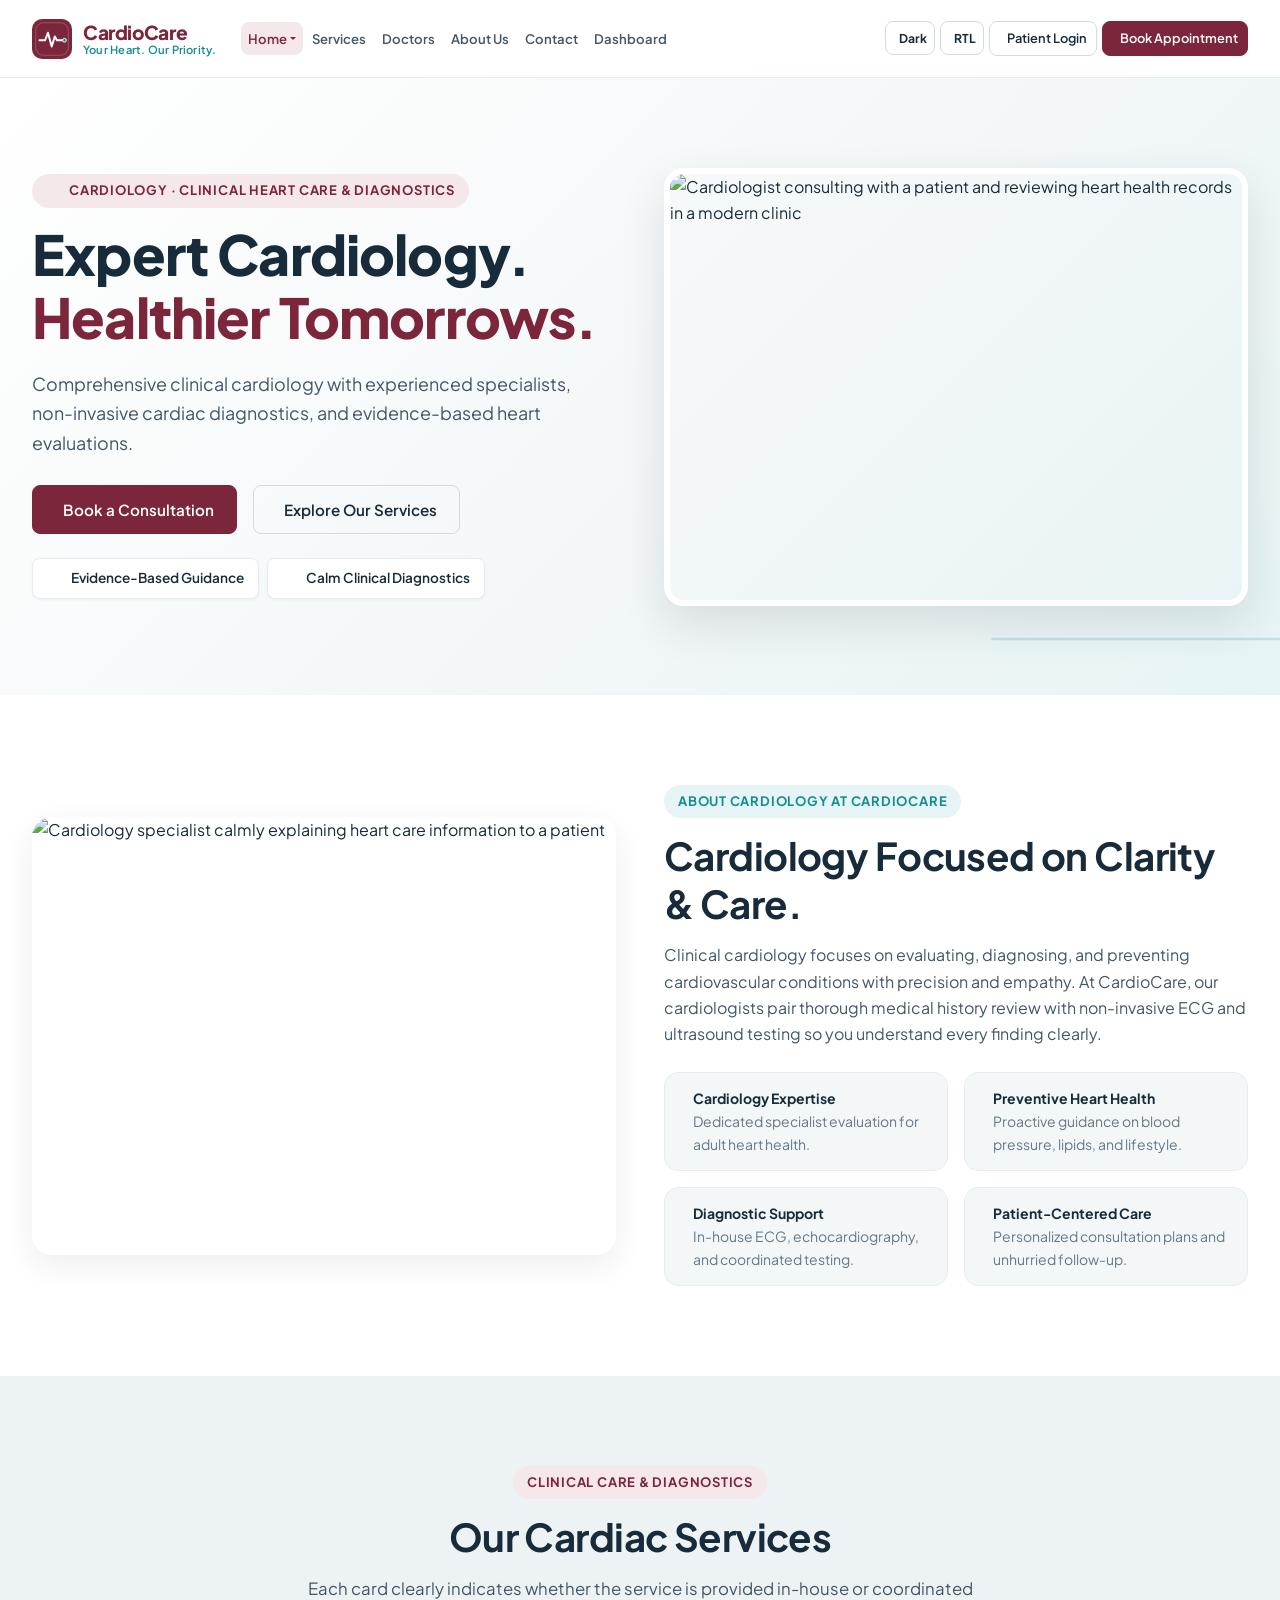
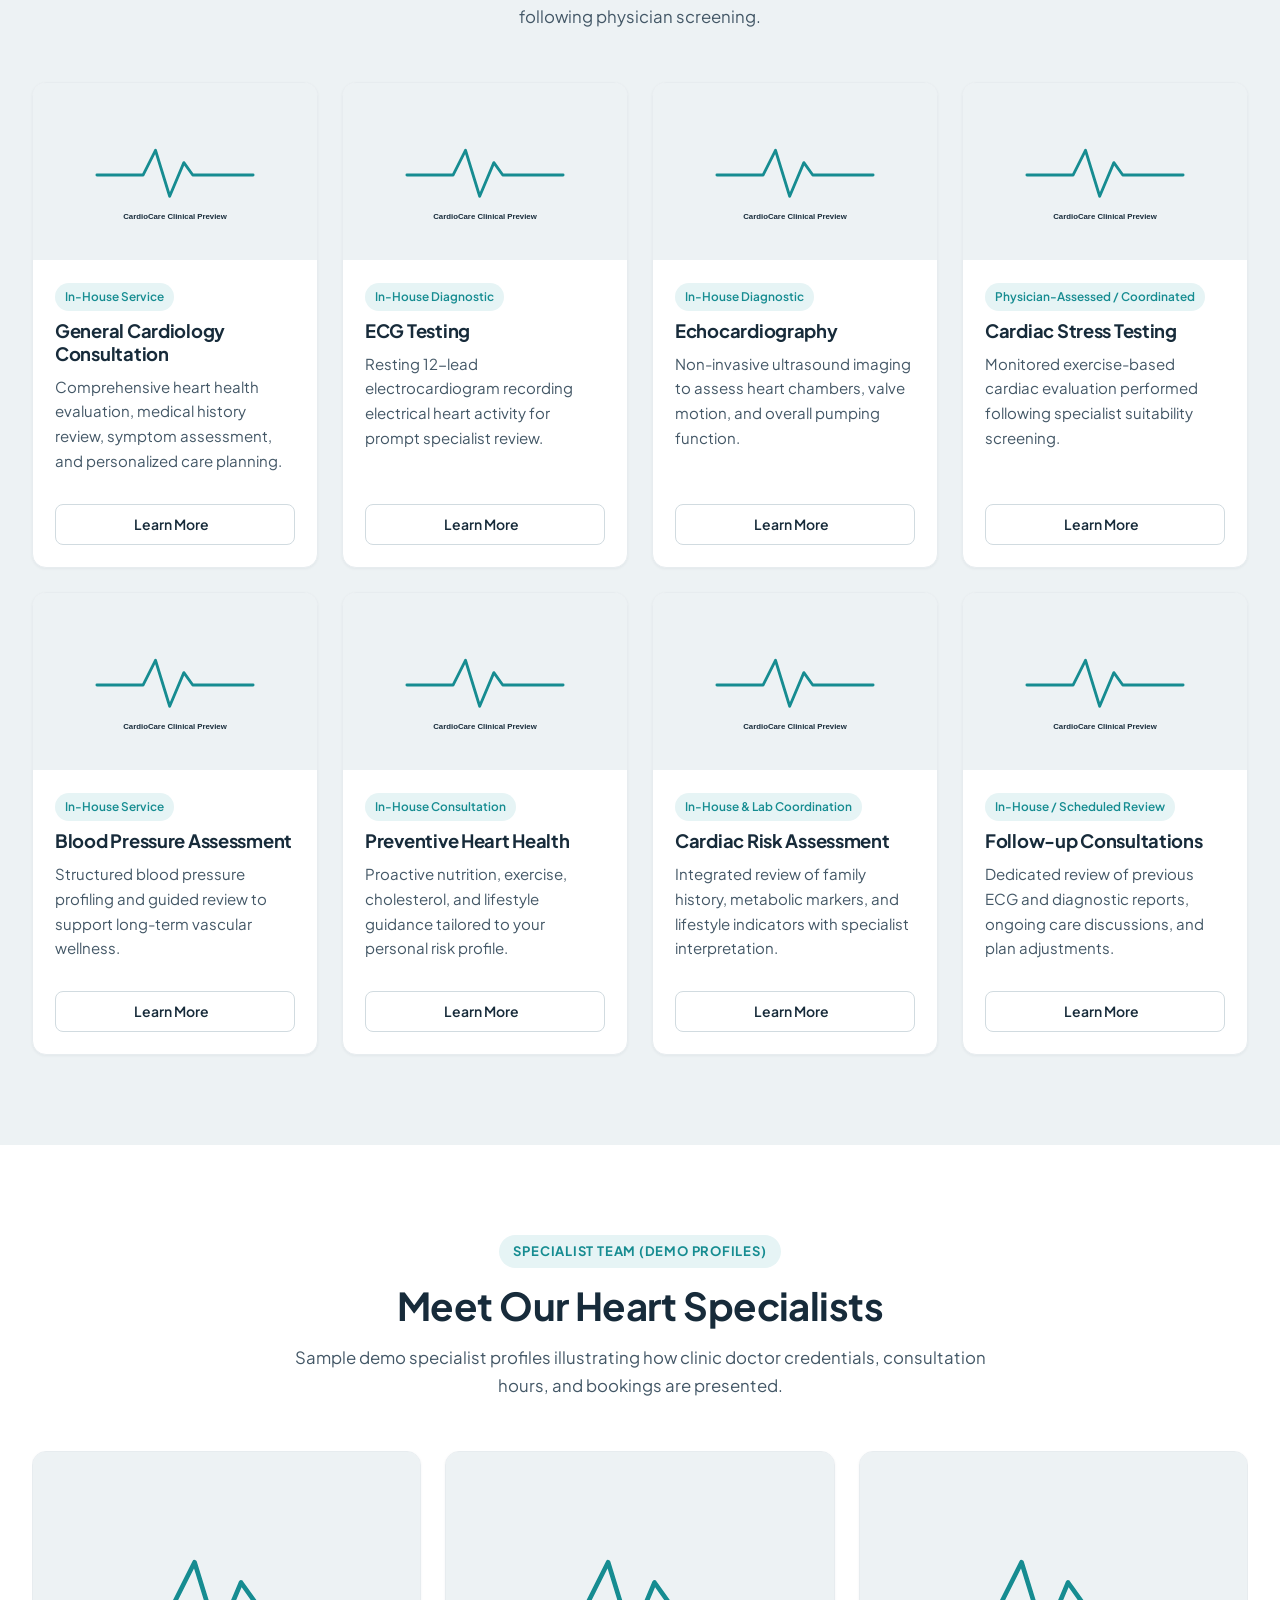
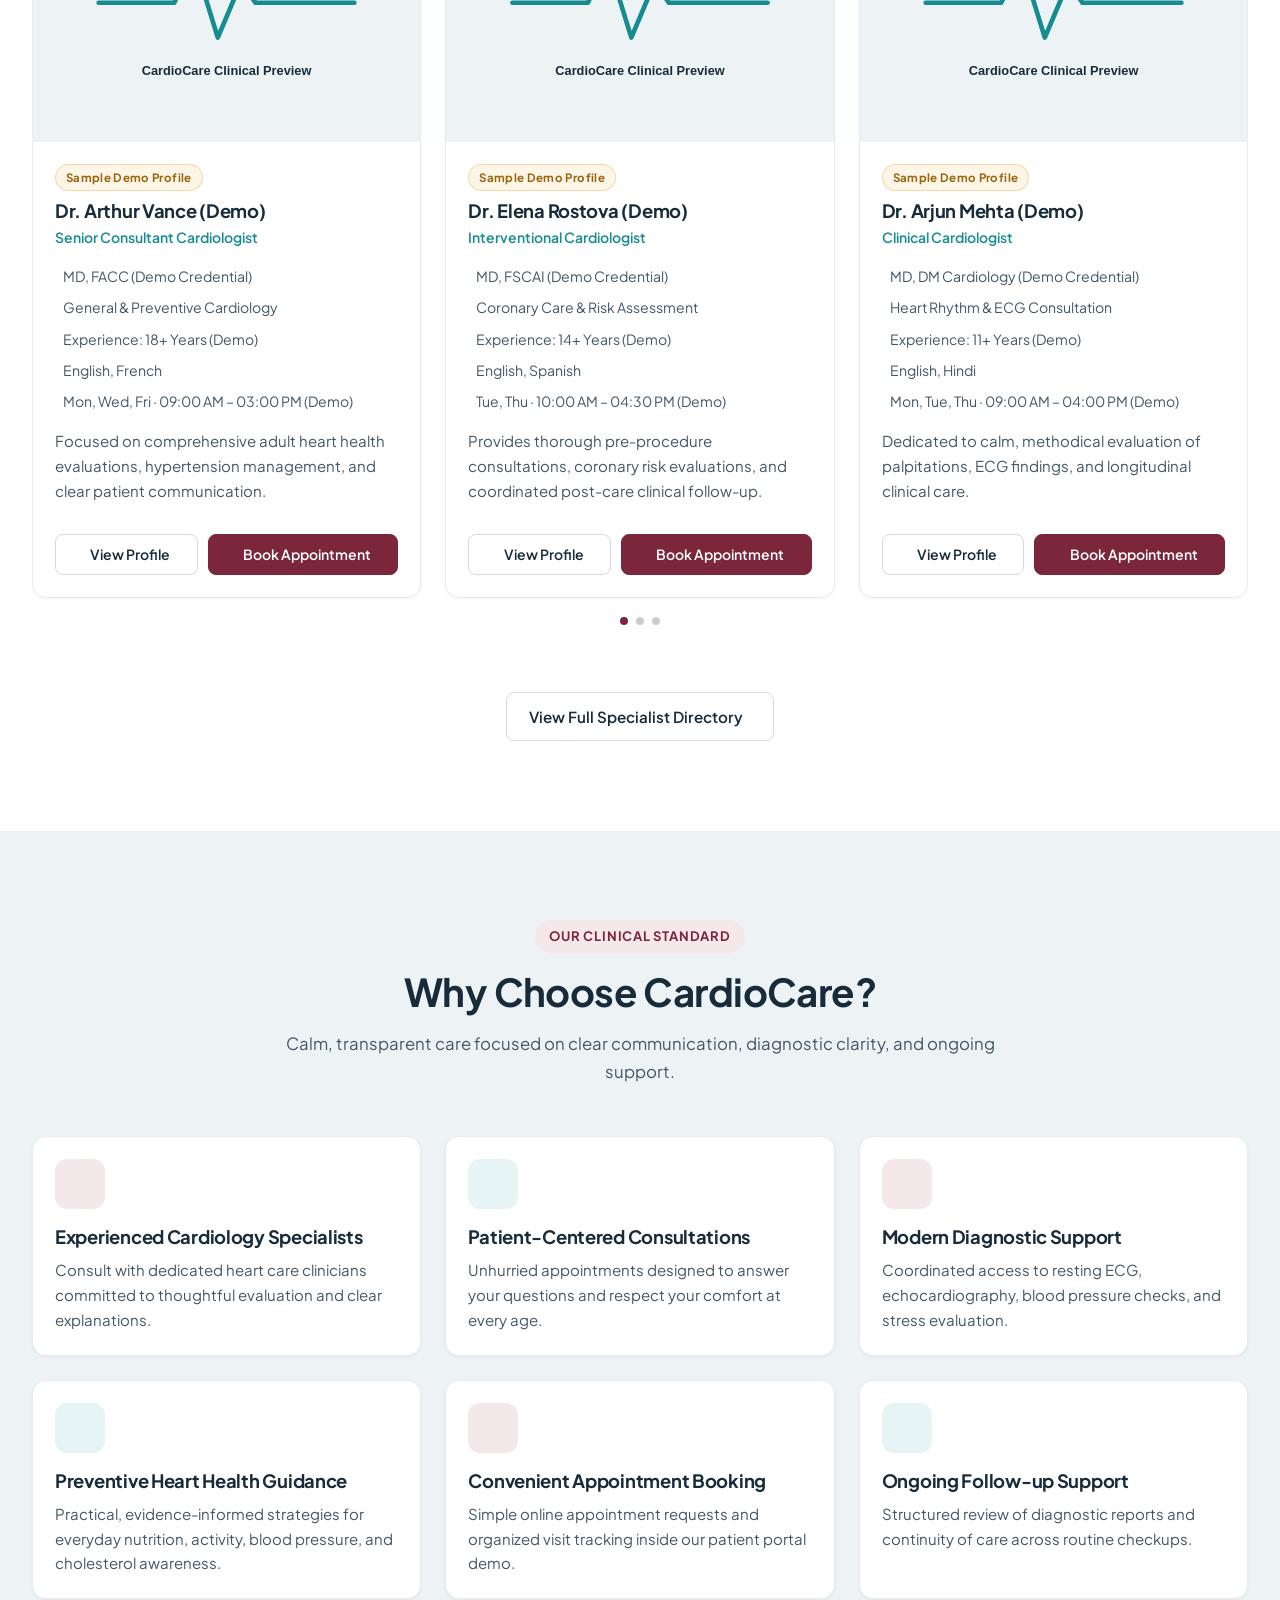
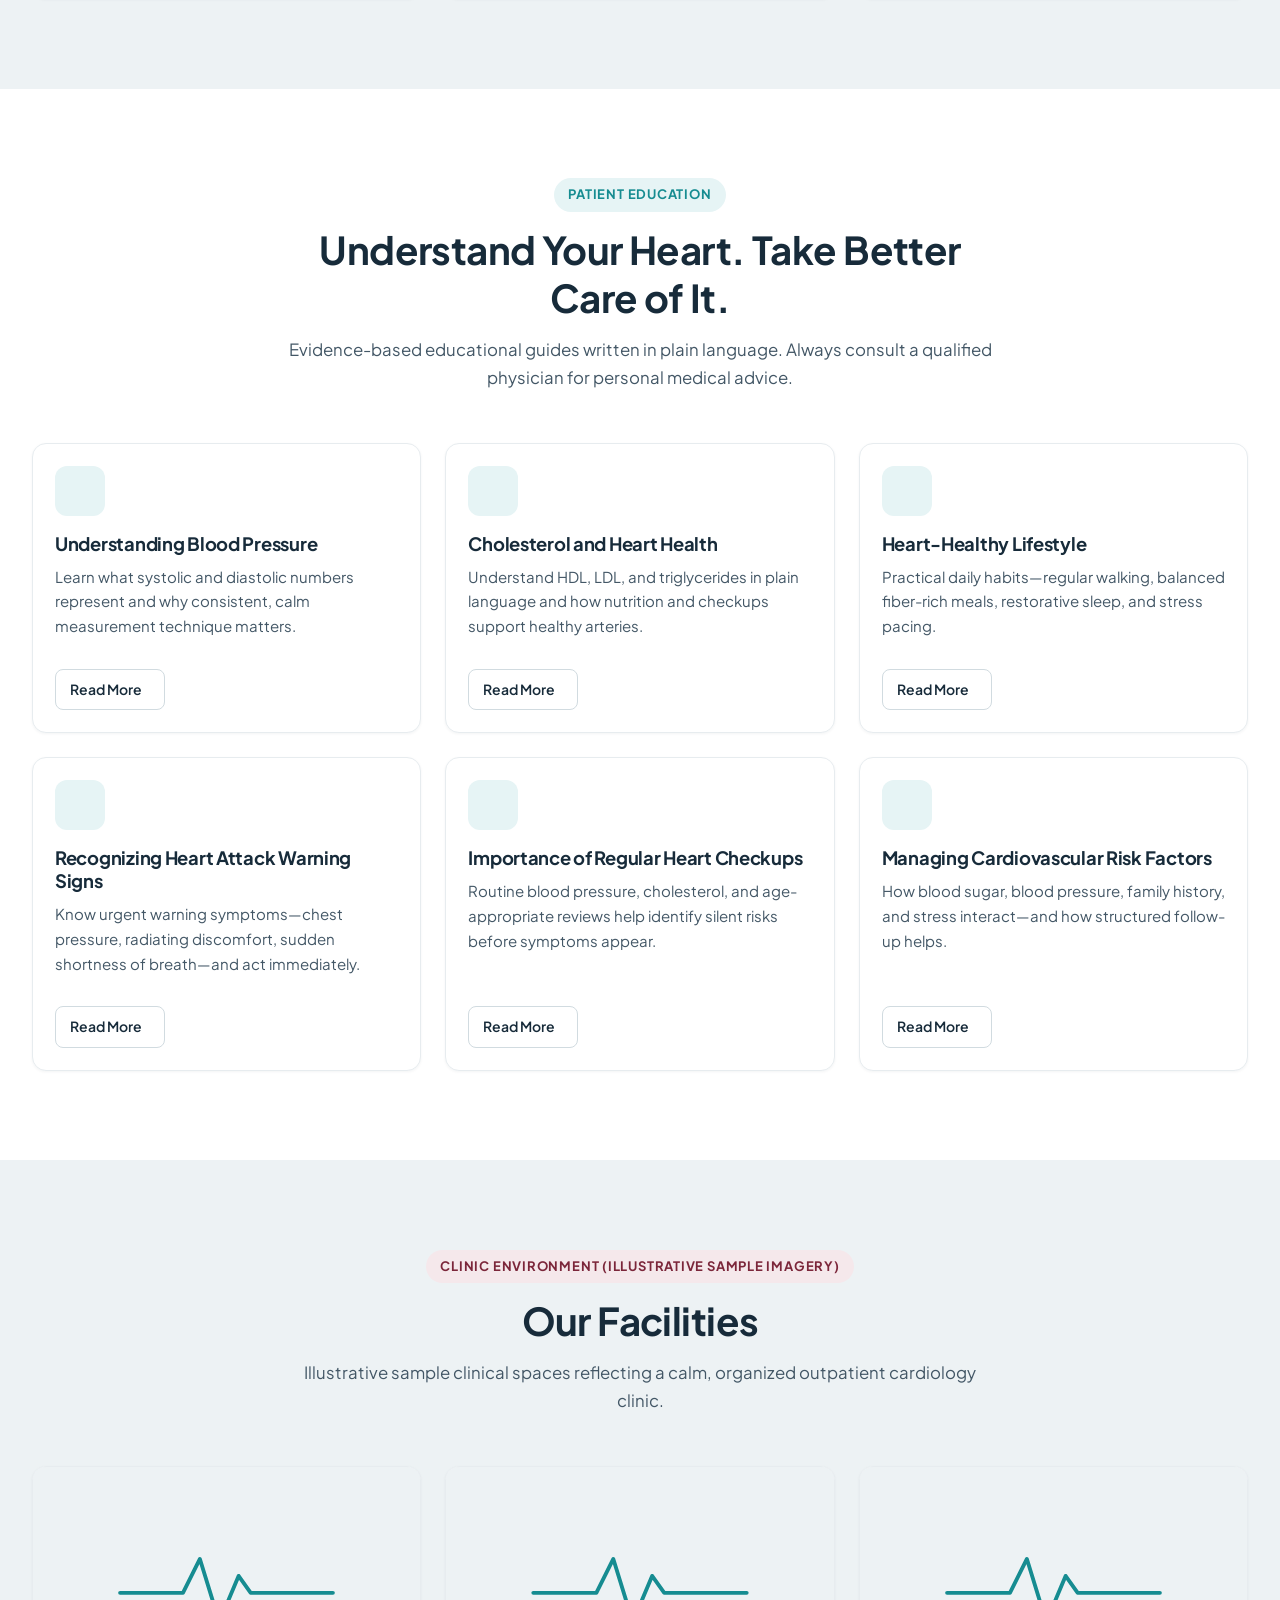
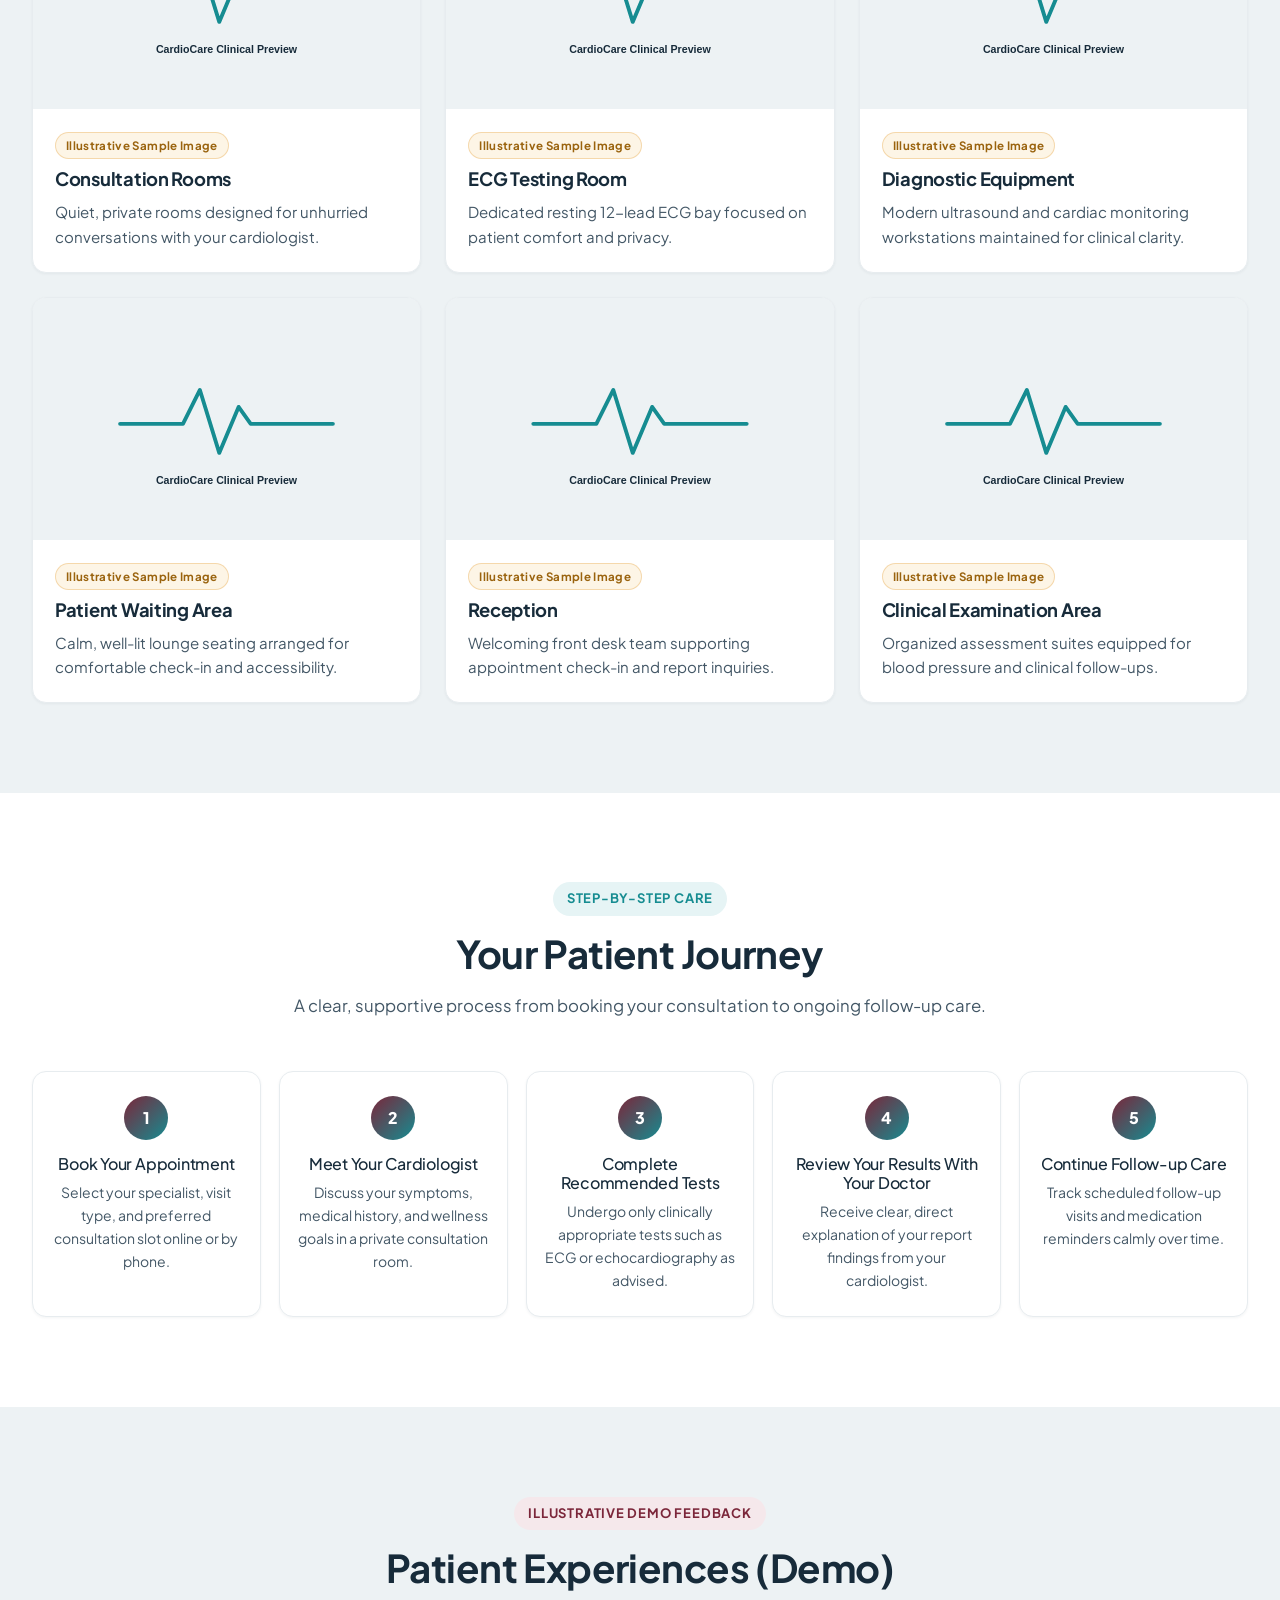
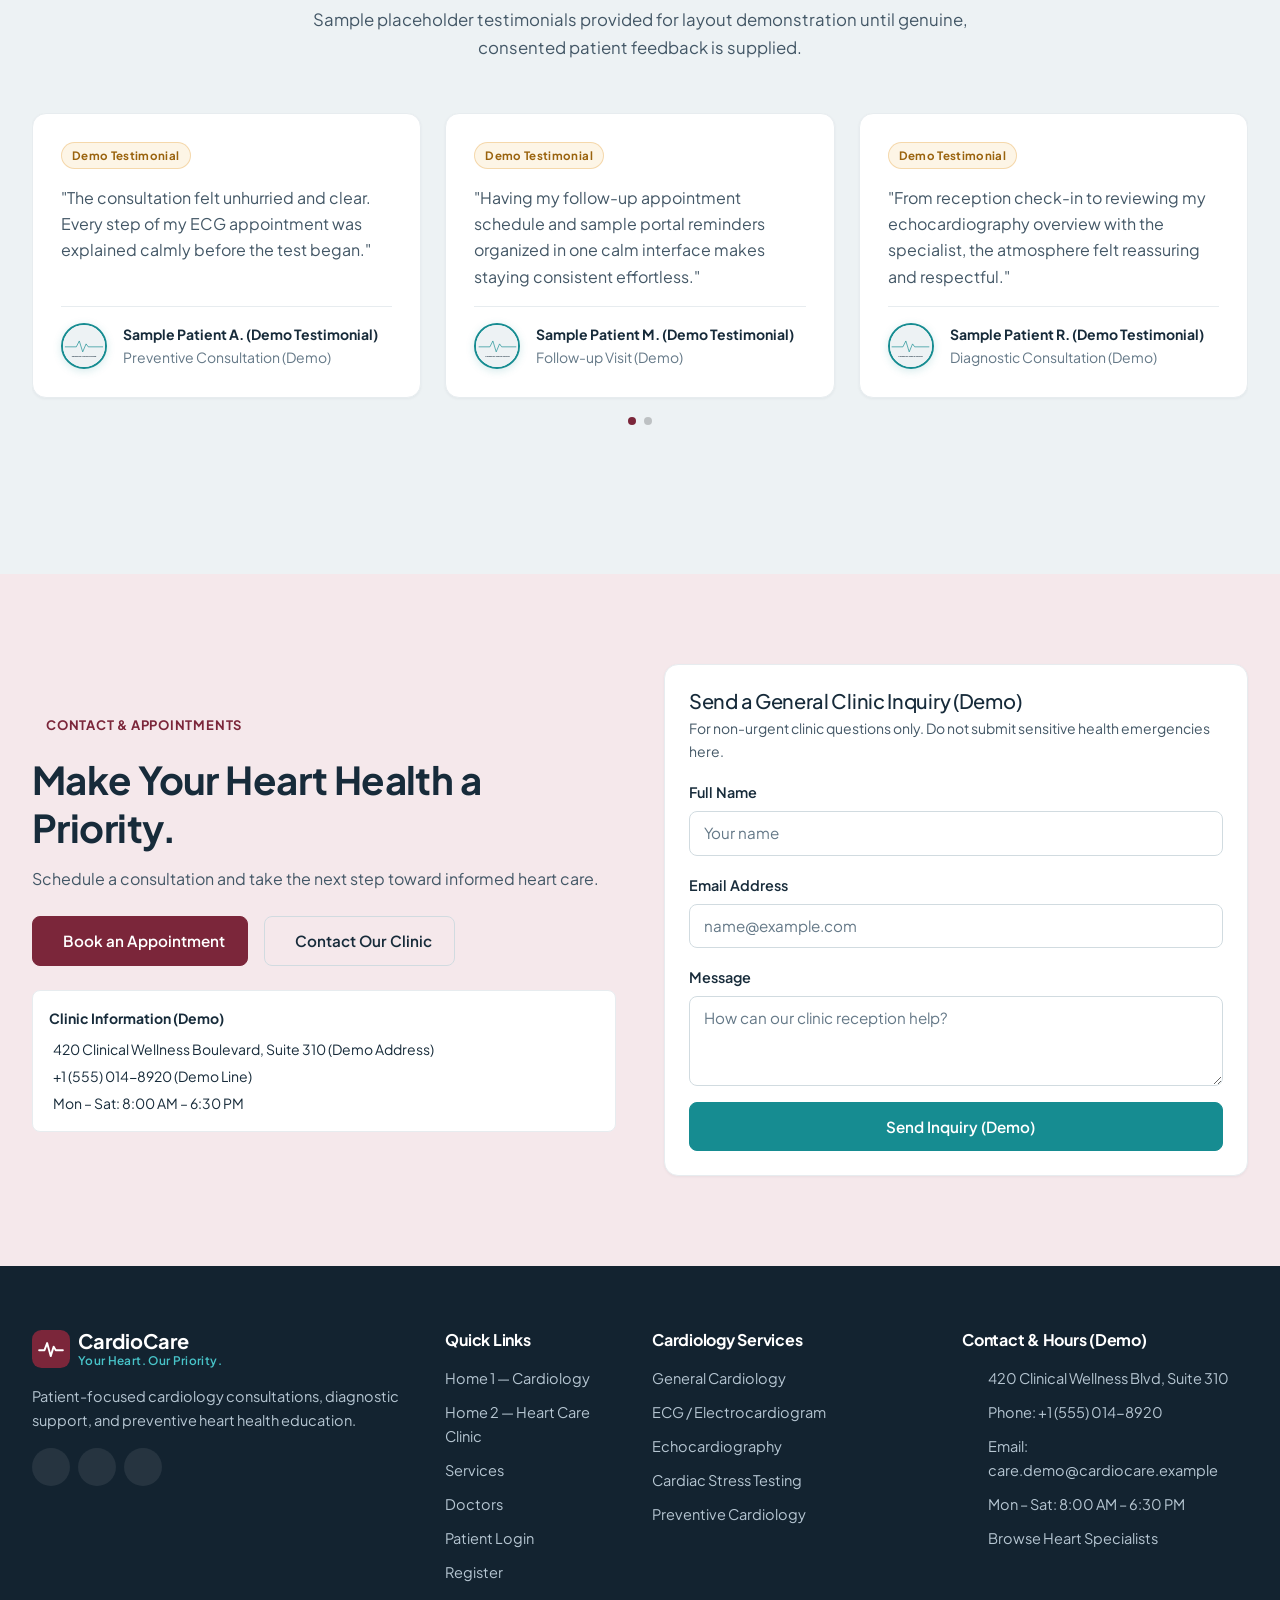
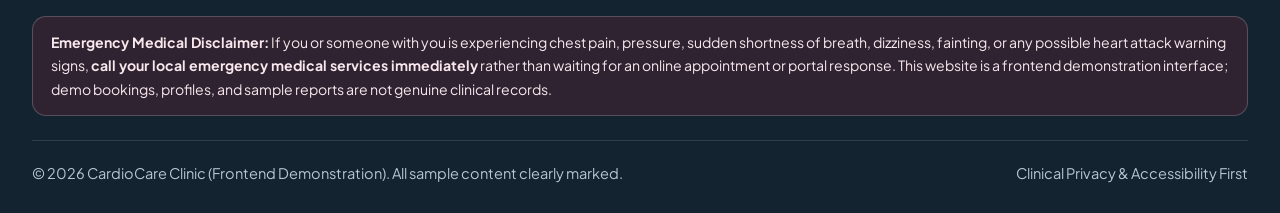
==== commit 6b21c581: "Fix navbar stability, replace 404 images, add reviewer avatars, back to top button, footer subheadin" ====
--- a/index.html
+++ b/index.html
@@ -503,14 +503,17 @@
     <div class="cc-container">
       <div class="row g-4">
         <div class="col-lg-4">
-          <a href="index.html" class="d-inline-flex align-items-center gap-2 mb-3 text-white">
-            <svg width="36" height="36" viewBox="0 0 64 64" fill="none" aria-hidden="true">
+          <a href="index.html" class="d-inline-flex align-items-center gap-2 mb-3 text-white text-decoration-none">
+            <svg width="38" height="38" viewBox="0 0 64 64" fill="none" aria-hidden="true">
               <rect width="64" height="64" rx="16" fill="#7B263A"/>
               <path d="M12 34H21L25.5 22L31.5 44L36.5 28L40 34H52" stroke="#FFFFFF" stroke-width="3.2" stroke-linecap="round" stroke-linejoin="round"/>
             </svg>
-            <span class="fw-bold fs-5 text-white">CardioCare</span>
+            <span class="d-flex flex-column lh-1">
+              <span class="fw-bold fs-5 text-white">CardioCare</span>
+              <span class="small fw-semibold mt-1" style="color: #48C4C9; font-size: 0.74rem; letter-spacing: 0.03em;">Your Heart. Our Priority.</span>
+            </span>
           </a>
-          <p class="mb-3">Your Heart. Our Priority. Patient-focused cardiology consultations, diagnostic support, and preventive heart health education.</p>
+          <p class="mb-3">Patient-focused cardiology consultations, diagnostic support, and preventive heart health education.</p>
           <div class="d-flex gap-2">
             <a href="#contact-us" class="cc-social-btn" aria-label="Clinic LinkedIn (Demo)"><i data-lucide="linkedin" style="width:17px;height:17px;"></i></a>
             <a href="#contact-us" class="cc-social-btn" aria-label="Clinic Facebook (Demo)"><i data-lucide="facebook" style="width:17px;height:17px;"></i></a>
@@ -544,11 +547,26 @@
         <div class="col-lg-3">
           <h6>Contact &amp; Hours (Demo)</h6>
           <ul class="cc-footer-links">
-            <li>420 Clinical Wellness Blvd, Suite 310</li>
-            <li>Phone: +1 (555) 014-8920</li>
-            <li>Email: care.demo@cardiocare.example</li>
-            <li>Mon – Sat: 8:00 AM – 6:30 PM</li>
-            <li><a href="doctors.html">Browse Heart Specialists</a></li>
+            <li class="cc-footer-contact-item">
+              <i data-lucide="map-pin"></i>
+              <span>420 Clinical Wellness Blvd, Suite 310</span>
+            </li>
+            <li class="cc-footer-contact-item">
+              <i data-lucide="phone"></i>
+              <span>Phone: +1 (555) 014-8920</span>
+            </li>
+            <li class="cc-footer-contact-item">
+              <i data-lucide="mail"></i>
+              <span>Email: care.demo@cardiocare.example</span>
+            </li>
+            <li class="cc-footer-contact-item">
+              <i data-lucide="clock"></i>
+              <span>Mon – Sat: 8:00 AM – 6:30 PM</span>
+            </li>
+            <li class="cc-footer-contact-item">
+              <i data-lucide="stethoscope"></i>
+              <a href="doctors.html">Browse Heart Specialists</a>
+            </li>
           </ul>
         </div>
       </div>
--- a/assets/css/main.css
+++ b/assets/css/main.css
@@ -242,28 +242,33 @@
 .cc-navbar {
   position: sticky;
   top: 0;
-  z-index: 1040;
-  background-color: rgba(255, 255, 255, 0.94);
+  left: 0;
+  right: 0;
+  width: 100%;
+  z-index: 1050;
+  height: var(--cc-navbar-height);
+  background-color: rgba(255, 255, 255, 0.96);
   backdrop-filter: blur(12px);
   -webkit-backdrop-filter: blur(12px);
   border-bottom: 1px solid var(--cc-border);
-  min-height: var(--cc-navbar-height);
-  display: flex;
-  align-items: center;
-  transition: background-color var(--cc-transition), border-color var(--cc-transition);
+  display: flex;
+  align-items: center;
+  box-sizing: border-box;
+  transition: background-color var(--cc-transition), border-color var(--cc-transition), box-shadow var(--cc-transition);
 }
 
 [data-theme="dark"] .cc-navbar {
-  background-color: rgba(23, 36, 50, 0.94);
+  background-color: rgba(23, 36, 50, 0.96);
 }
 
 .cc-navbar-row {
   display: flex;
   align-items: center;
   justify-content: space-between;
-  gap: 16px;
+  gap: 14px;
   width: 100%;
   flex-wrap: nowrap;
+  min-width: 0;
 }
 
 .cc-brand {
@@ -271,7 +276,9 @@
   align-items: center;
   gap: 11px;
   color: var(--cc-text-primary);
+  text-decoration: none;
   flex-shrink: 0;
+  min-width: 0;
 }
 
 .cc-brand:hover {
@@ -288,6 +295,7 @@
   display: flex;
   flex-direction: column;
   line-height: 1.1;
+  min-width: 0;
 }
 
 .cc-brand-name {
@@ -306,6 +314,7 @@
   font-weight: 600;
   color: var(--cc-teal);
   letter-spacing: 0.02em;
+  white-space: nowrap;
 }
 
 /* Desktop Navigation (>= 1200px only) */
@@ -432,16 +441,30 @@
   color: var(--cc-burgundy);
 }
 
+@media (max-width: 420px) {
+  .cc-brand-mark {
+    width: 34px;
+    height: 34px;
+  }
+  .cc-brand-name {
+    font-size: 1.05rem;
+  }
+  .cc-brand-tag {
+    font-size: 0.62rem;
+  }
+  .cc-hamburger-btn {
+    width: 38px;
+    height: 38px;
+  }
+}
+
 @media (max-width: 1199.98px) {
   .cc-nav-desktop {
     display: none !important;
   }
   .cc-hamburger-btn {
     display: inline-flex !important;
-  }
-  /* Keep logo and hamburger on same horizontal row with hamburger at the right corner */
-  .cc-navbar-row {
-    direction: ltr;
+    margin-inline-start: auto;
   }
 }
 
@@ -454,24 +477,31 @@
   }
 }
 
-@media (min-width: 1200px) and (max-width: 1340px) {
+@media (min-width: 1200px) and (max-width: 1399.98px) {
   .cc-nav-desktop {
-    gap: 10px;
+    gap: 8px;
     margin-inline-start: 10px;
   }
   .cc-nav-links {
     gap: 2px;
   }
   .cc-nav-link {
-    padding: 7px 8px;
-    font-size: 0.85rem;
+    padding: 6px 7px;
+    font-size: 0.82rem;
   }
   .cc-nav-actions {
-    gap: 6px;
+    gap: 5px;
+  }
+  .cc-icon-toggle {
+    height: 34px;
+    min-width: 34px;
+    padding-inline: 7px;
+    font-size: 0.76rem;
   }
   .cc-nav-actions .btn-cc-sm {
-    padding: 7px 10px;
-    font-size: 0.82rem;
+    padding: 6px 9px;
+    font-size: 0.8rem;
+    white-space: nowrap;
   }
 }
 
@@ -808,3 +838,56 @@
   border-inline-start-color: var(--cc-success);
 }
 
+/* ==========================================================================
+   Back To Top Floating Button
+   ========================================================================== */
+.cc-back-to-top {
+  position: fixed;
+  bottom: 28px;
+  inset-inline-end: 28px;
+  width: 48px;
+  height: 48px;
+  border-radius: 50%;
+  background-color: var(--cc-burgundy);
+  color: #FFFFFF !important;
+  border: 2px solid rgba(255, 255, 255, 0.45);
+  box-shadow: 0 8px 24px rgba(123, 38, 58, 0.4);
+  display: inline-flex;
+  align-items: center;
+  justify-content: center;
+  cursor: pointer;
+  z-index: 1045;
+  opacity: 0;
+  visibility: hidden;
+  transform: translateY(16px);
+  transition: all 0.3s cubic-bezier(0.22, 1, 0.36, 1);
+}
+
+.cc-back-to-top.show {
+  opacity: 1;
+  visibility: visible;
+  transform: translateY(0);
+}
+
+.cc-back-to-top:hover {
+  background-color: var(--cc-teal);
+  color: #FFFFFF !important;
+  transform: translateY(-4px);
+  box-shadow: 0 10px 28px rgba(22, 140, 145, 0.45);
+}
+
+.cc-footer-contact-item {
+  display: flex;
+  align-items: flex-start;
+  gap: 10px;
+}
+
+.cc-footer-contact-item svg,
+.cc-footer-contact-item i {
+  width: 16px;
+  height: 16px;
+  margin-top: 3px;
+  flex-shrink: 0;
+  color: var(--cc-teal) !important;
+}
+
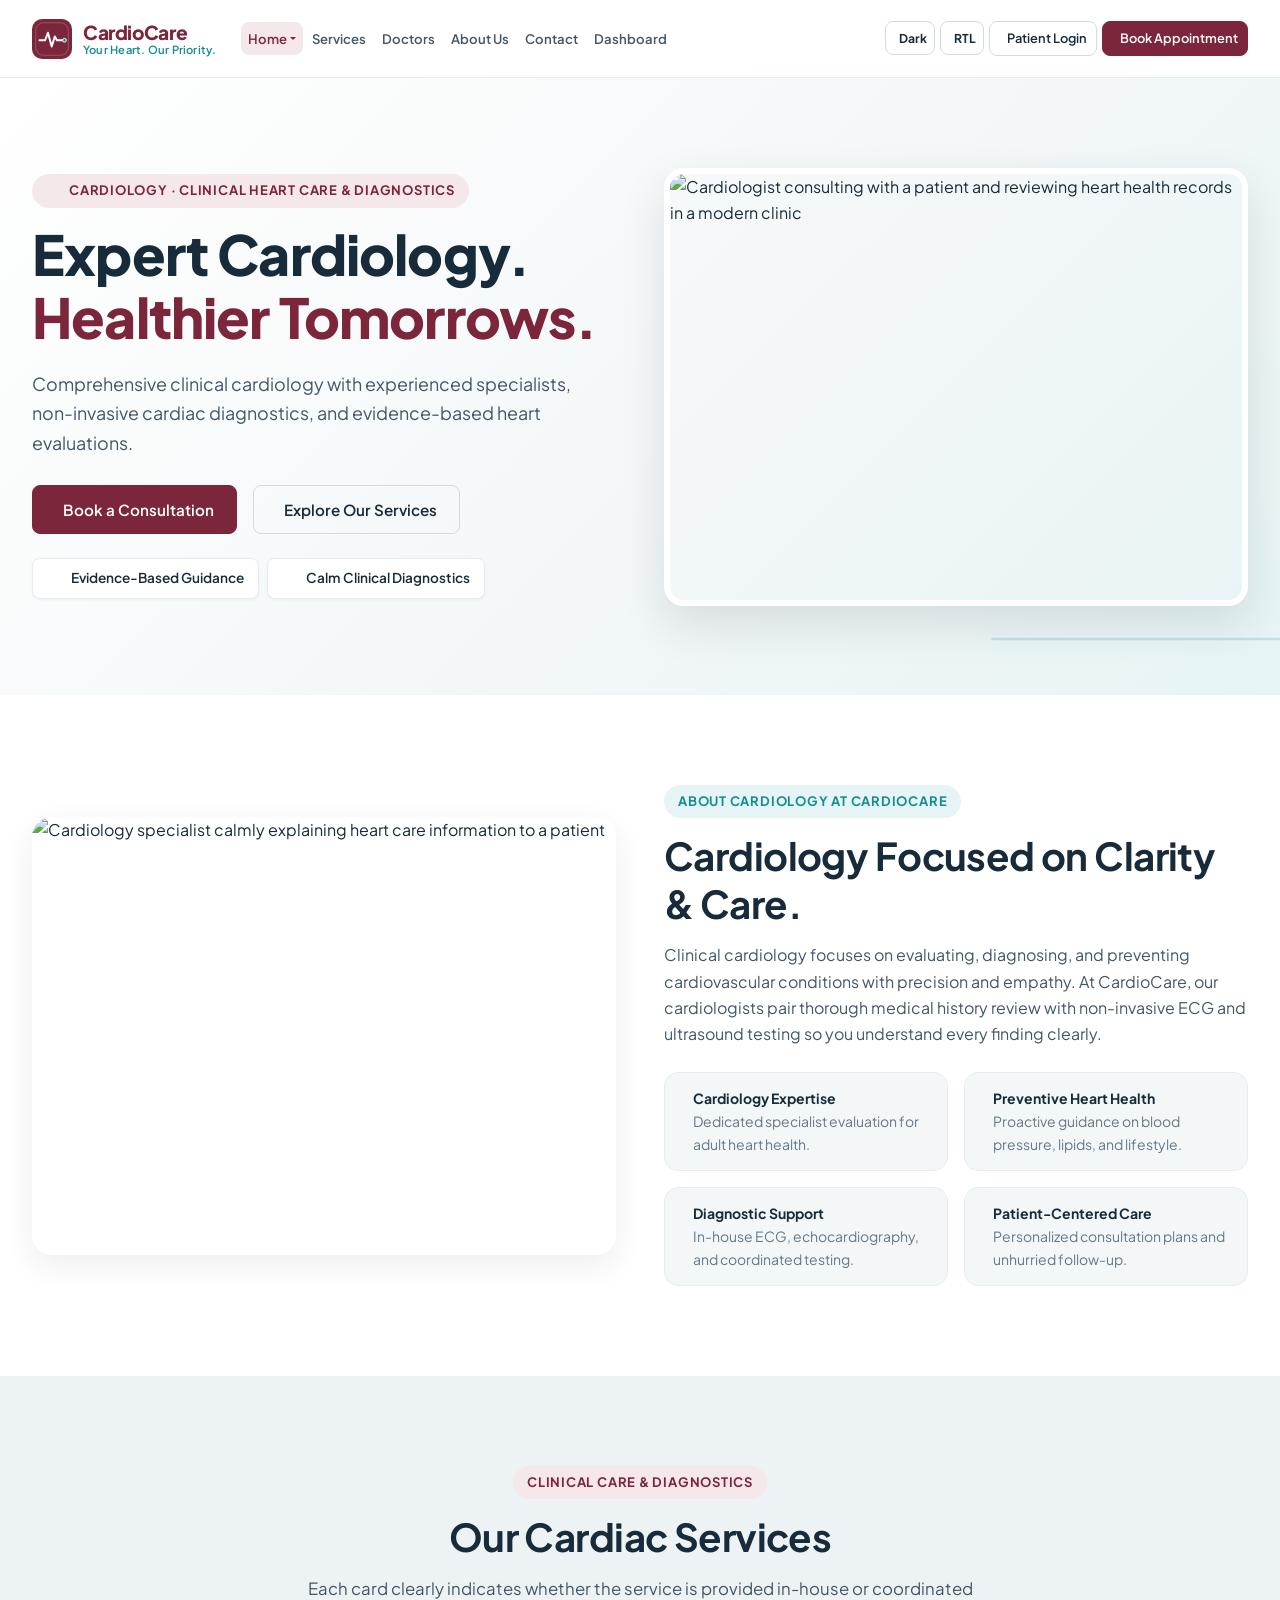
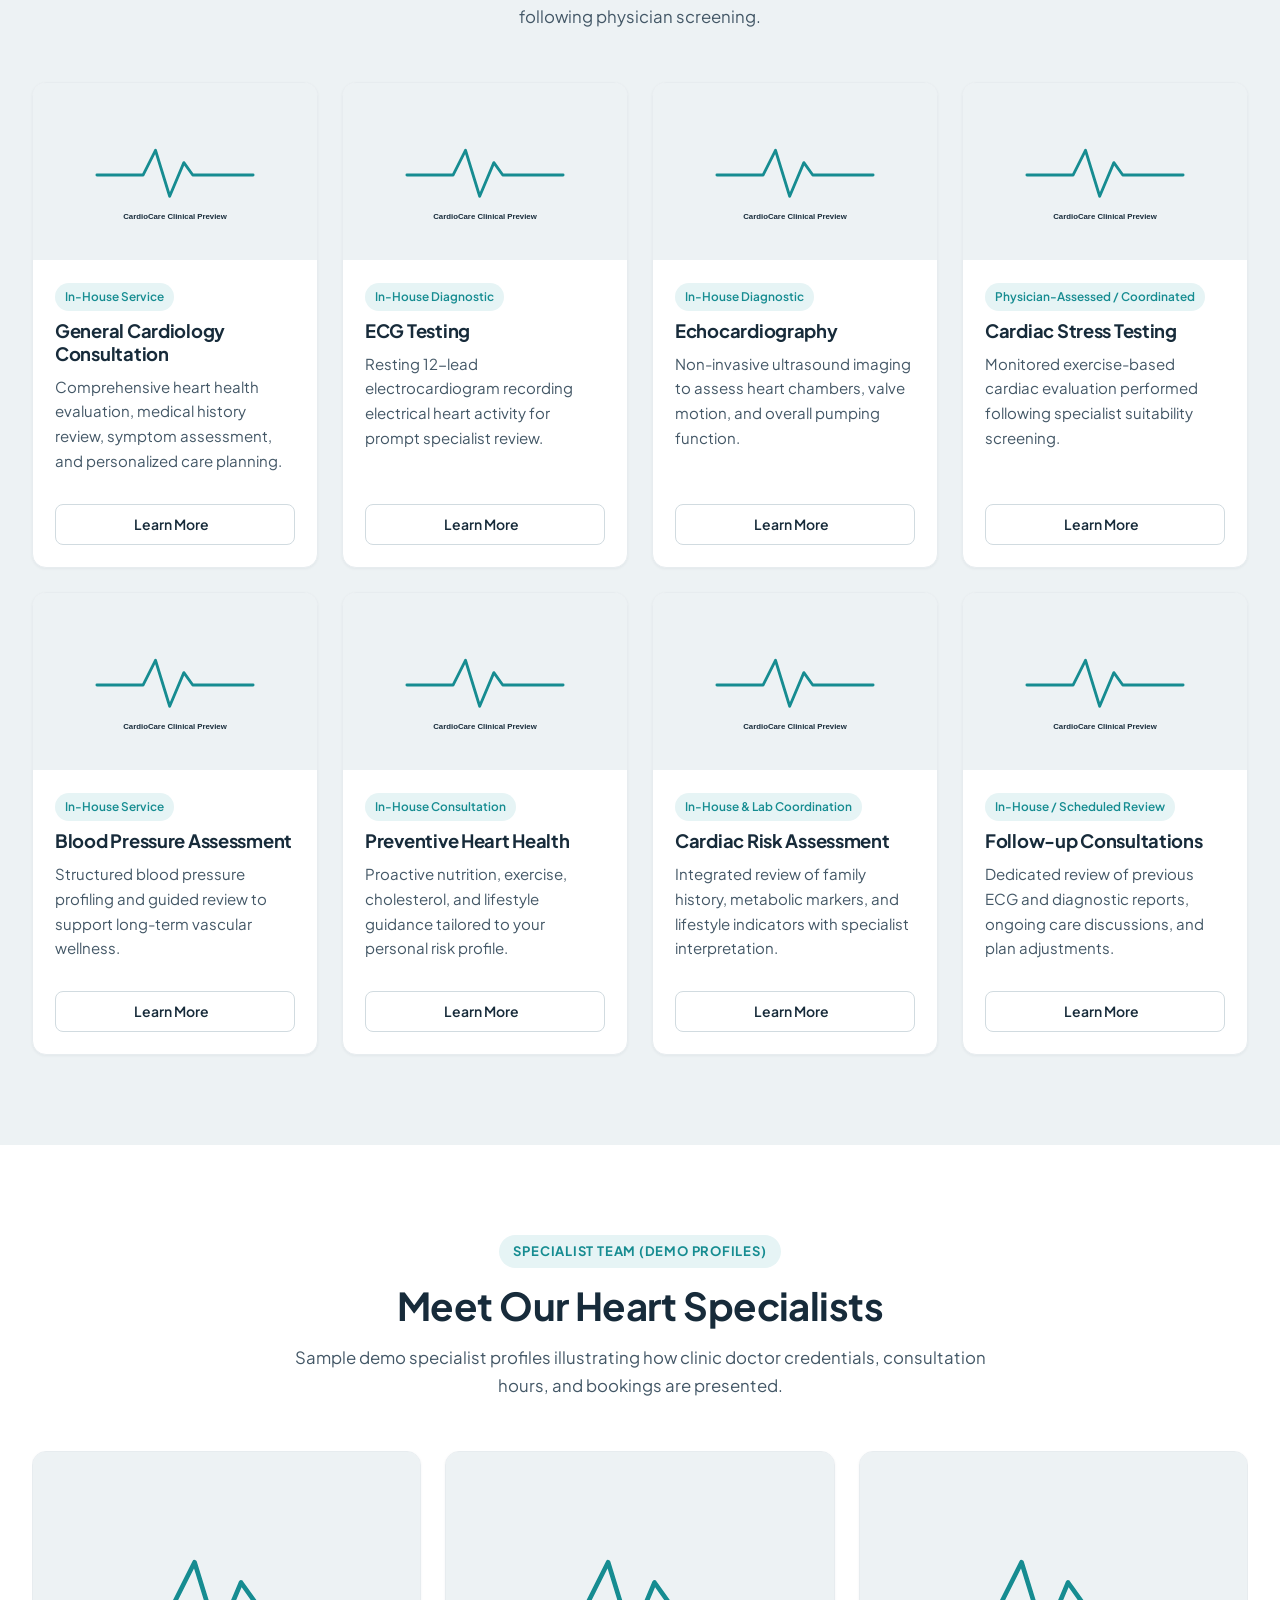
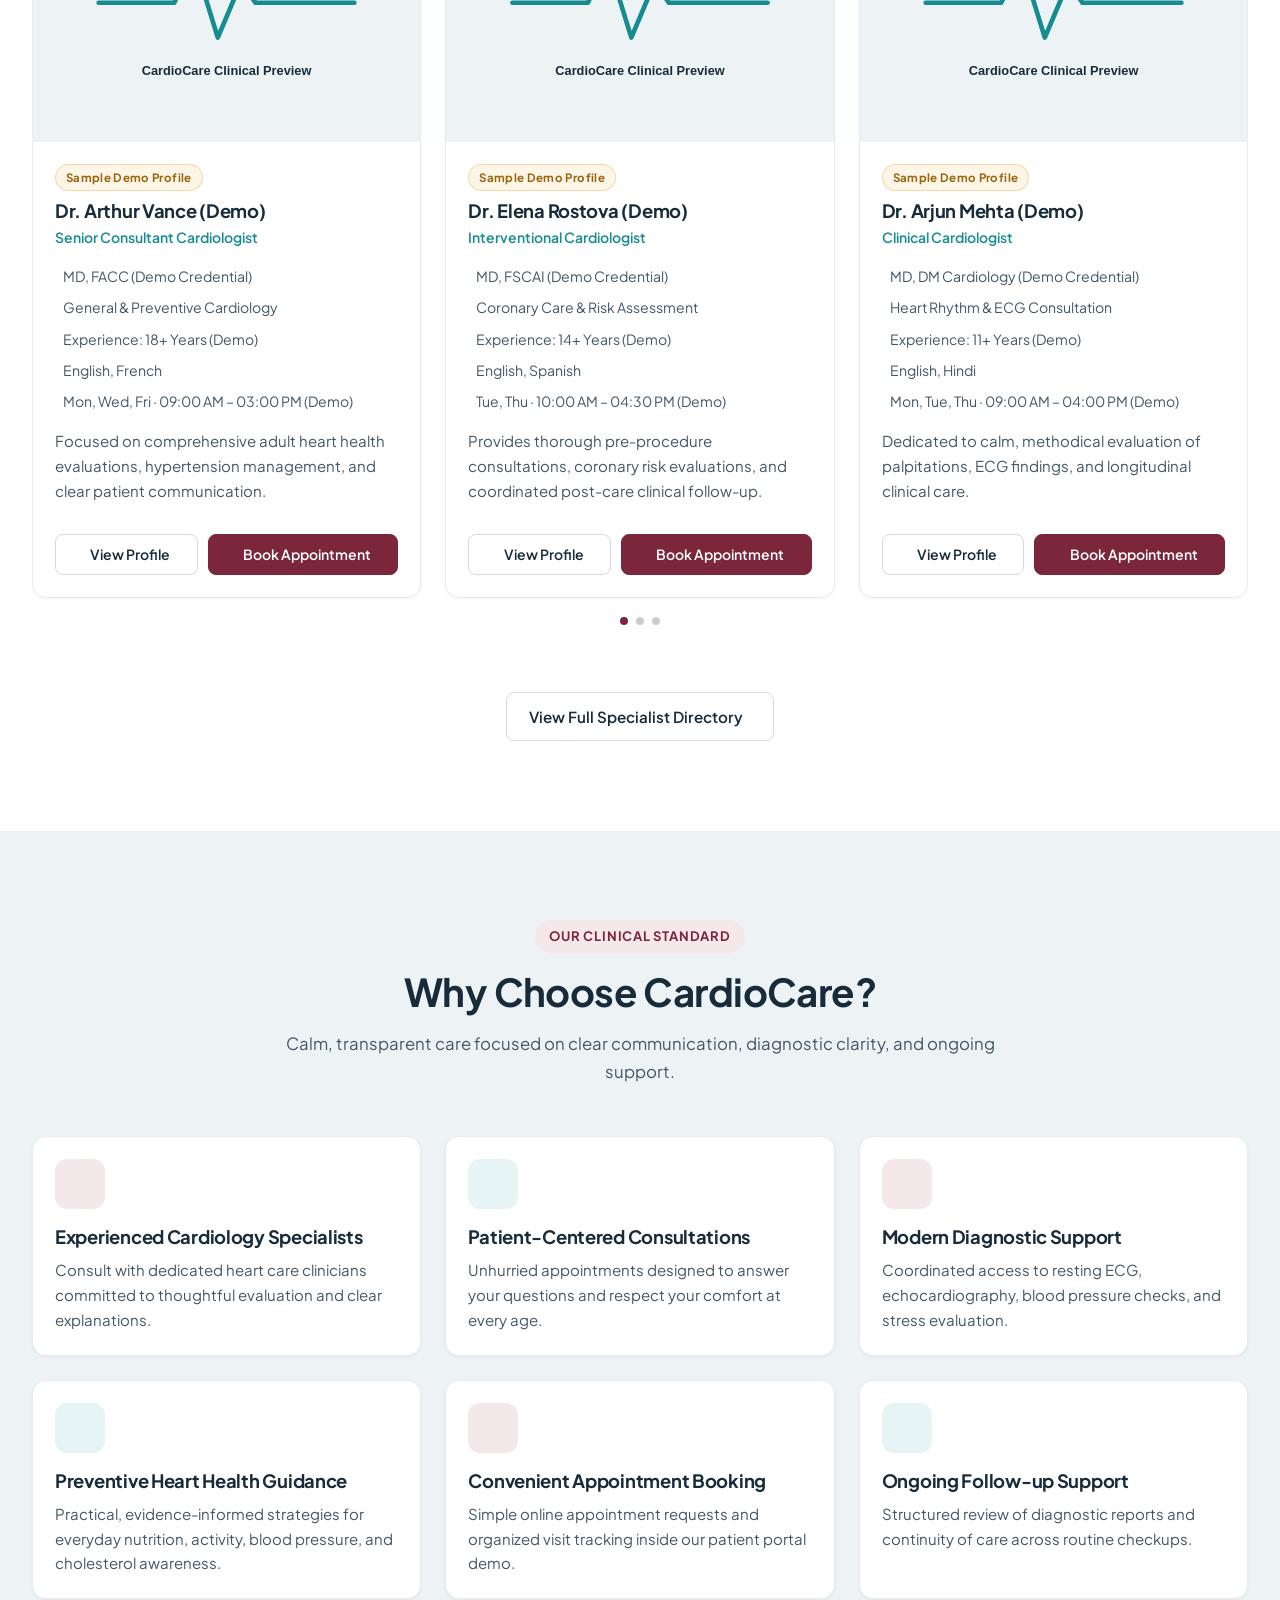
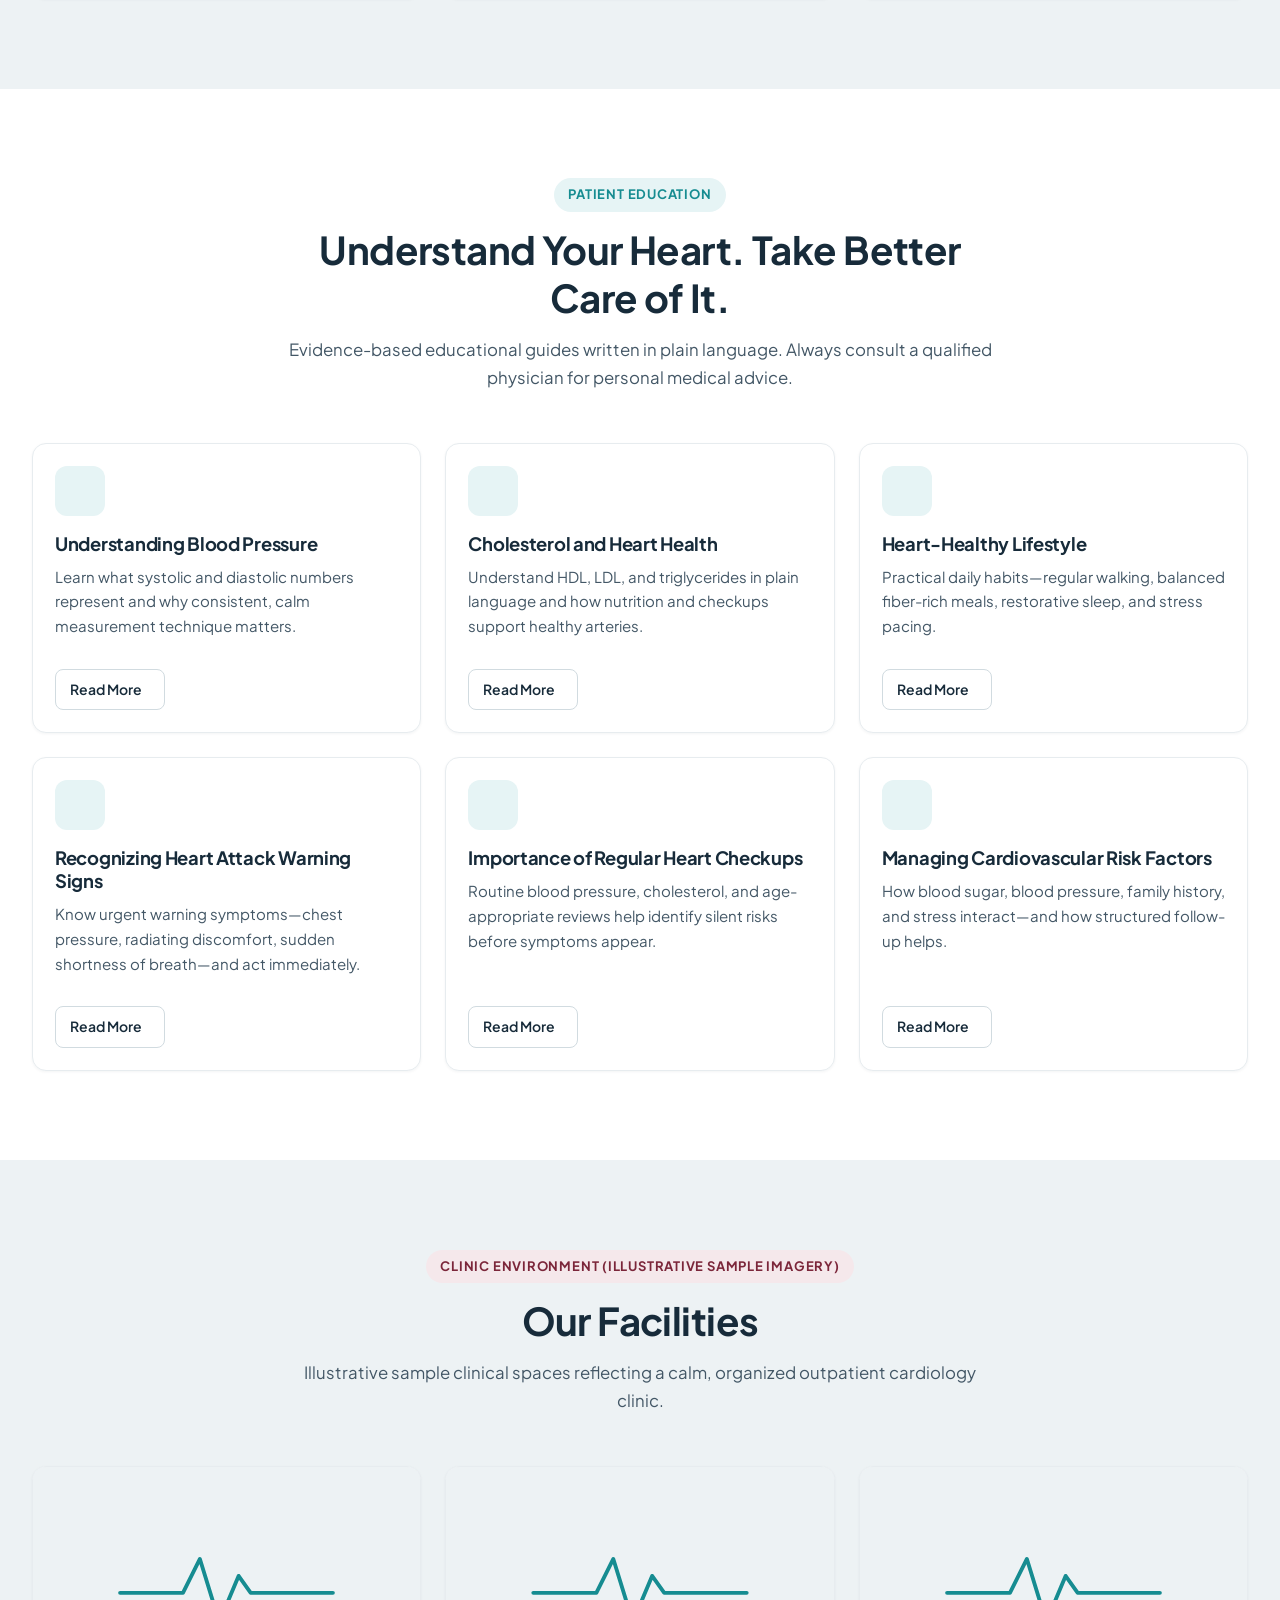
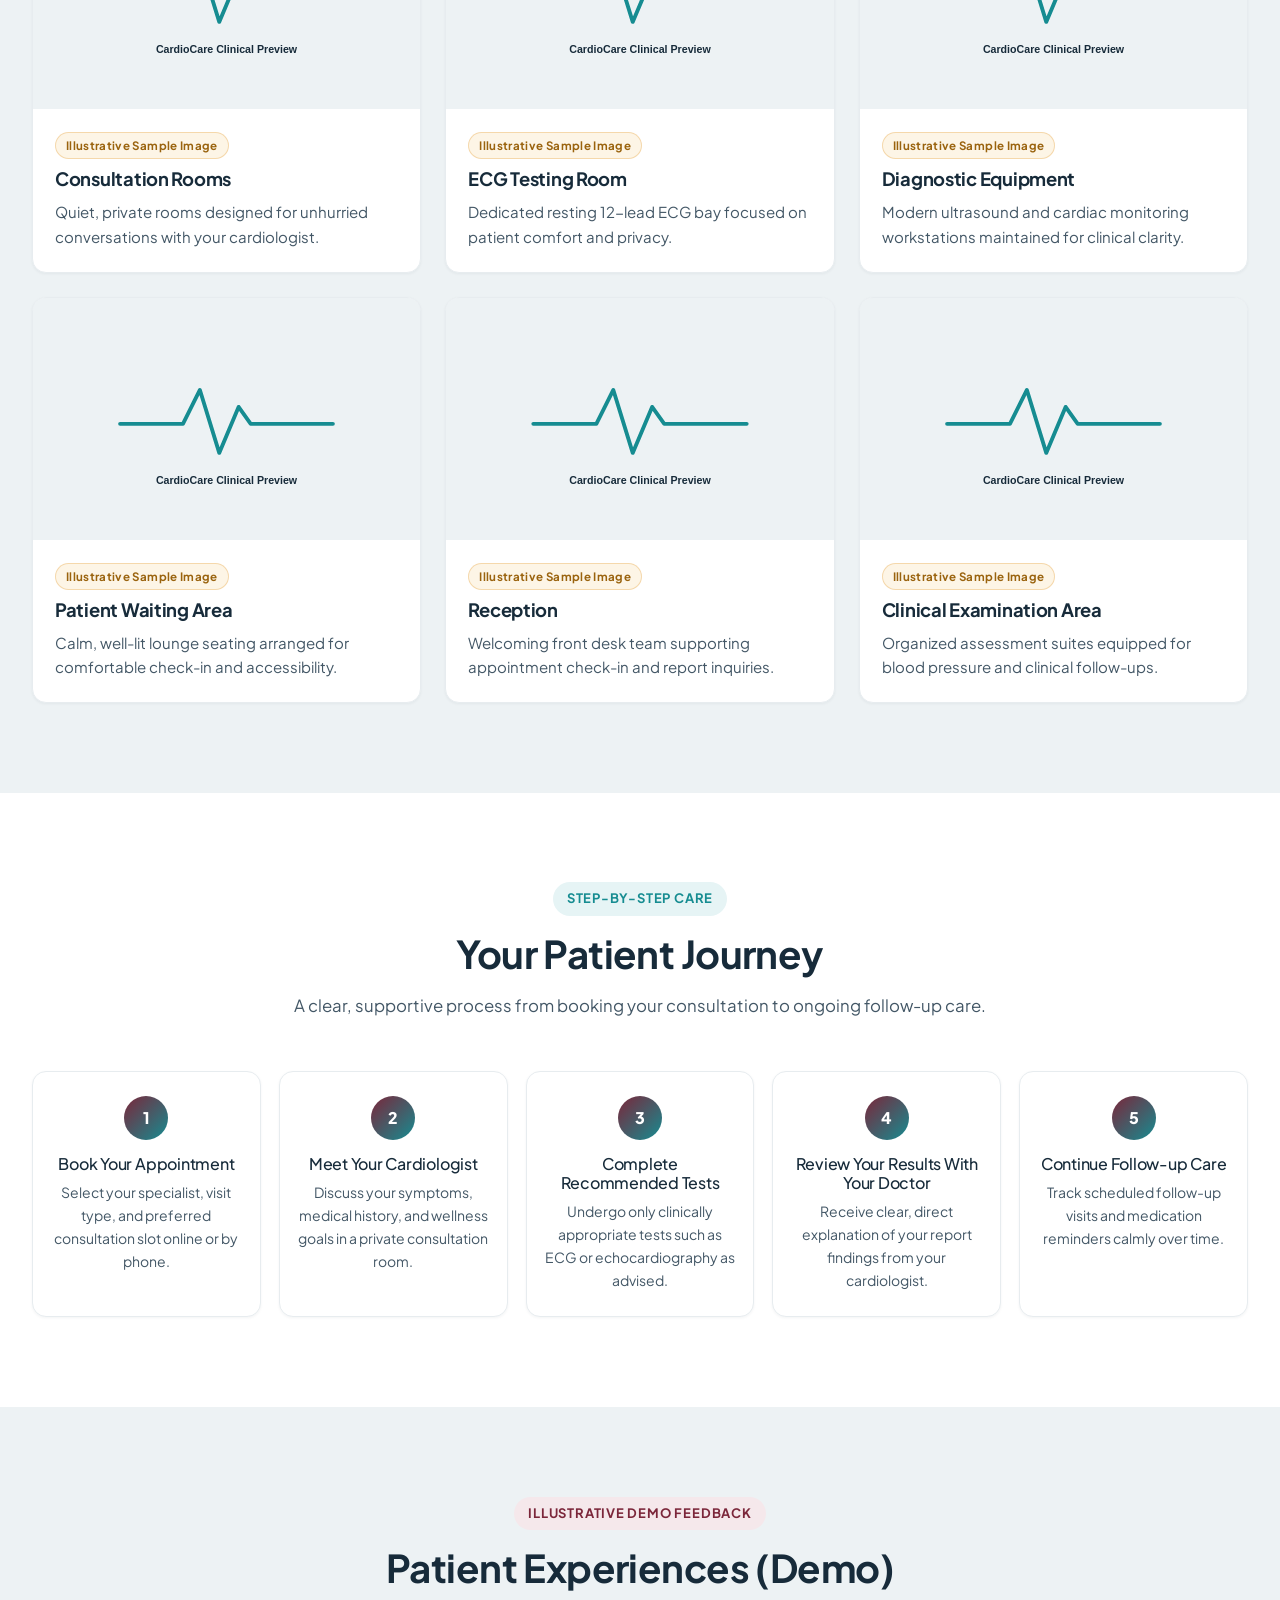
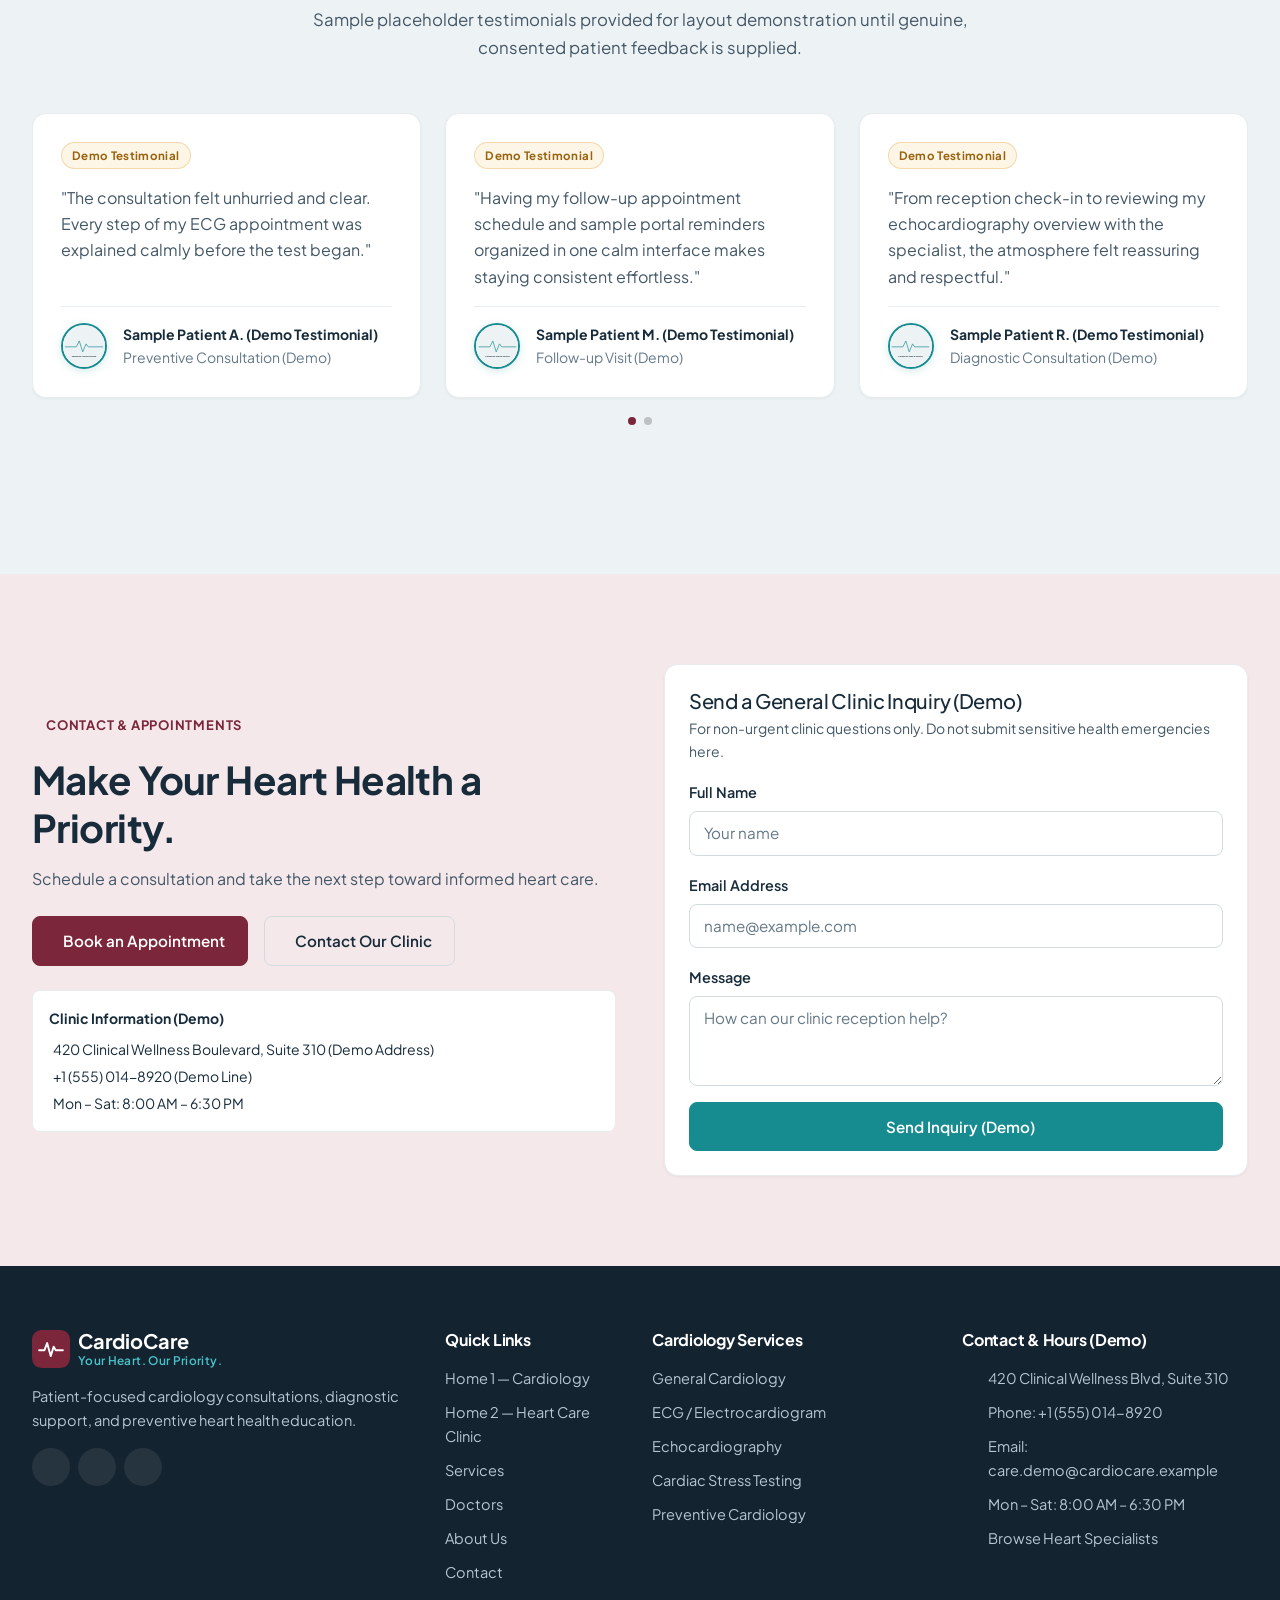
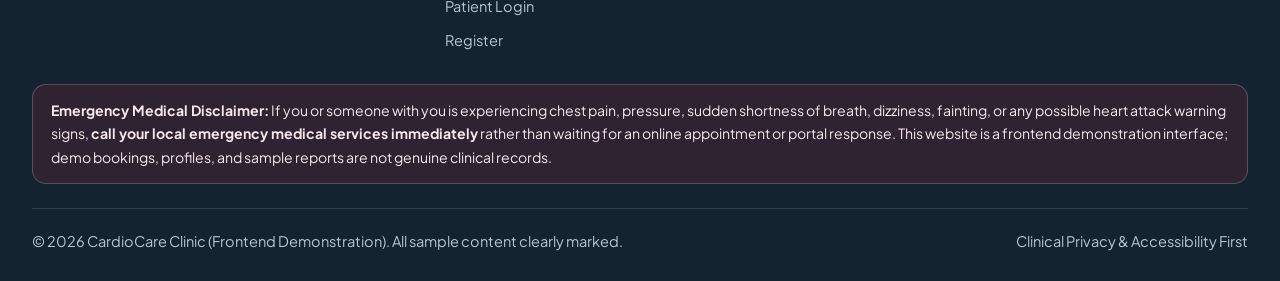
==== commit b73be28e: "Fix UI/UX issues: dedicated about & contact pages, responsive dashboard topbar & notifications, medi" ====
--- a/index.html
+++ b/index.html
@@ -46,8 +46,8 @@
             </li>
             <li><a href="services.html" class="cc-nav-link" data-i18n="nav_services">Services</a></li>
             <li><a href="doctors.html" class="cc-nav-link" data-i18n="nav_doctors">Doctors</a></li>
-            <li><a href="#about-us" class="cc-nav-link" data-i18n="nav_about">About Us</a></li>
-            <li><a href="#contact-us" class="cc-nav-link" data-i18n="nav_contact">Contact</a></li>
+            <li><a href="about.html" class="cc-nav-link" data-i18n="nav_about">About Us</a></li>
+            <li><a href="contact.html" class="cc-nav-link" data-i18n="nav_contact">Contact</a></li>
             <li><a href="dashboard.html" class="cc-nav-link" data-i18n="nav_dashboard">Dashboard</a></li>
           </ul>
           <div class="cc-nav-actions">
@@ -91,8 +91,8 @@
           <li><a href="home-2.html" class="cc-nav-link">Home 2 — Heart Care Clinic</a></li>
           <li><a href="services.html" class="cc-nav-link" data-i18n="nav_services">Services</a></li>
           <li><a href="doctors.html" class="cc-nav-link" data-i18n="nav_doctors">Doctors</a></li>
-          <li><a href="#about-us" class="cc-nav-link" data-bs-dismiss="offcanvas" data-i18n="nav_about">About Us</a></li>
-          <li><a href="#contact-us" class="cc-nav-link" data-bs-dismiss="offcanvas" data-i18n="nav_contact">Contact</a></li>
+          <li><a href="about.html" class="cc-nav-link" data-i18n="nav_about">About Us</a></li>
+          <li><a href="contact.html" class="cc-nav-link" data-i18n="nav_contact">Contact</a></li>
           <li><a href="dashboard.html" class="cc-nav-link" data-i18n="nav_dashboard">Dashboard</a></li>
         </ul>
 
@@ -515,9 +515,9 @@
           </a>
           <p class="mb-3">Patient-focused cardiology consultations, diagnostic support, and preventive heart health education.</p>
           <div class="d-flex gap-2">
-            <a href="#contact-us" class="cc-social-btn" aria-label="Clinic LinkedIn (Demo)"><i data-lucide="linkedin" style="width:17px;height:17px;"></i></a>
-            <a href="#contact-us" class="cc-social-btn" aria-label="Clinic Facebook (Demo)"><i data-lucide="facebook" style="width:17px;height:17px;"></i></a>
-            <a href="#contact-us" class="cc-social-btn" aria-label="Clinic Instagram (Demo)"><i data-lucide="instagram" style="width:17px;height:17px;"></i></a>
+            <a href="contact.html" class="cc-social-btn" aria-label="Clinic LinkedIn (Demo)"><i data-lucide="linkedin" style="width:17px;height:17px;"></i></a>
+            <a href="contact.html" class="cc-social-btn" aria-label="Clinic Facebook (Demo)"><i data-lucide="facebook" style="width:17px;height:17px;"></i></a>
+            <a href="contact.html" class="cc-social-btn" aria-label="Clinic Instagram (Demo)"><i data-lucide="instagram" style="width:17px;height:17px;"></i></a>
           </div>
         </div>
 
@@ -528,6 +528,8 @@
             <li><a href="home-2.html">Home 2 — Heart Care Clinic</a></li>
             <li><a href="services.html">Services</a></li>
             <li><a href="doctors.html">Doctors</a></li>
+            <li><a href="about.html">About Us</a></li>
+            <li><a href="contact.html">Contact</a></li>
             <li><a href="login.html">Patient Login</a></li>
             <li><a href="register.html">Register</a></li>
           </ul>
--- a/assets/css/main.css
+++ b/assets/css/main.css
@@ -381,6 +381,17 @@
   color: var(--cc-burgundy);
 }
 
+[dir="rtl"] .cc-dropdown-menu,
+[dir="rtl"] .dropdown-menu {
+  text-align: right;
+  right: 0 !important;
+  left: auto !important;
+}
+
+[dir="rtl"] .dropdown-item {
+  text-align: right;
+}
+
 .cc-nav-actions {
   display: flex;
   align-items: center;
@@ -698,6 +709,14 @@
 [data-theme="dark"] .form-check-input:checked {
   background-color: var(--cc-teal);
   border-color: var(--cc-teal);
+}
+
+[data-theme="dark"] input[type="date"]::-webkit-calendar-picker-indicator,
+[data-theme="dark"] input[type="time"]::-webkit-calendar-picker-indicator,
+[data-theme="dark"] input[type="datetime-local"]::-webkit-calendar-picker-indicator {
+  filter: invert(1) brightness(1.8);
+  cursor: pointer;
+  opacity: 0.92;
 }
 
 .modal-content {
--- a/assets/css/pages.css
+++ b/assets/css/pages.css
@@ -280,6 +280,16 @@
   font-weight: 700;
   padding: 18px 22px;
   box-shadow: none;
+  text-align: start;
+}
+
+[dir="rtl"] .cc-accordion .accordion-button {
+  text-align: right;
+}
+
+[dir="rtl"] .cc-accordion .accordion-button::after {
+  margin-left: 0;
+  margin-right: auto;
 }
 
 .cc-accordion .accordion-button:not(.collapsed) {
@@ -294,6 +304,11 @@
 .cc-accordion .accordion-body {
   color: var(--cc-text-secondary);
   padding: 18px 22px;
+  text-align: start;
+}
+
+[dir="rtl"] .cc-accordion .accordion-body {
+  text-align: right;
 }
 
 /* Doctor Meta List */
@@ -334,47 +349,30 @@
 }
 
 /* ==========================================================================
-   Auth Pages (Login & Register Split Screen - No Public Header/Footer)
+   Auth Pages (Centered Single Card - No Image Sidebar)
    ========================================================================== */
 .cc-auth-page {
   min-height: 100vh;
-  display: grid;
-  grid-template-columns: 1.05fr 1fr;
-  background-color: var(--cc-bg-page);
-}
-
-.cc-auth-visual {
-  position: relative;
-  background: linear-gradient(155deg, #172B3A 0%, #7B263A 100%);
-  color: #FFFFFF;
-  padding: clamp(28px, 4vw, 56px);
-  display: flex;
-  flex-direction: column;
-  justify-content: space-between;
-  overflow: hidden;
-}
-
-.cc-auth-visual-photo {
-  border-radius: var(--cc-radius-lg);
-  overflow: hidden;
-  border: 3px solid rgba(255, 255, 255, 0.2);
-  aspect-ratio: 16 / 10;
-  margin-block: 24px;
-  box-shadow: var(--cc-shadow-lg);
-}
-
-.cc-auth-visual-photo img {
-  width: 100%;
-  height: 100%;
-  object-fit: cover;
-}
-
-.cc-auth-form-pane {
-  padding: clamp(24px, 4vw, 54px);
   display: flex;
   flex-direction: column;
   justify-content: center;
   align-items: center;
+  padding: clamp(24px, 4vw, 48px) 16px;
+  background-color: var(--cc-bg-page);
+}
+
+.cc-auth-topbar {
+  width: 100%;
+  max-width: 520px;
+  display: flex;
+  justify-content: flex-end;
+  align-items: center;
+  margin-bottom: 16px;
+  gap: 10px;
+}
+
+.cc-auth-topbar.register-topbar {
+  max-width: 640px;
 }
 
 .cc-auth-card {
@@ -388,17 +386,7 @@
 }
 
 .cc-auth-register-card {
-  max-width: 680px;
-}
-
-.cc-auth-topbar {
-  width: 100%;
-  max-width: 680px;
-  display: flex;
-  justify-content: space-between;
-  align-items: center;
-  margin-bottom: 20px;
-  gap: 12px;
+  max-width: 640px;
 }
 
 @media (max-width: 991.98px) {
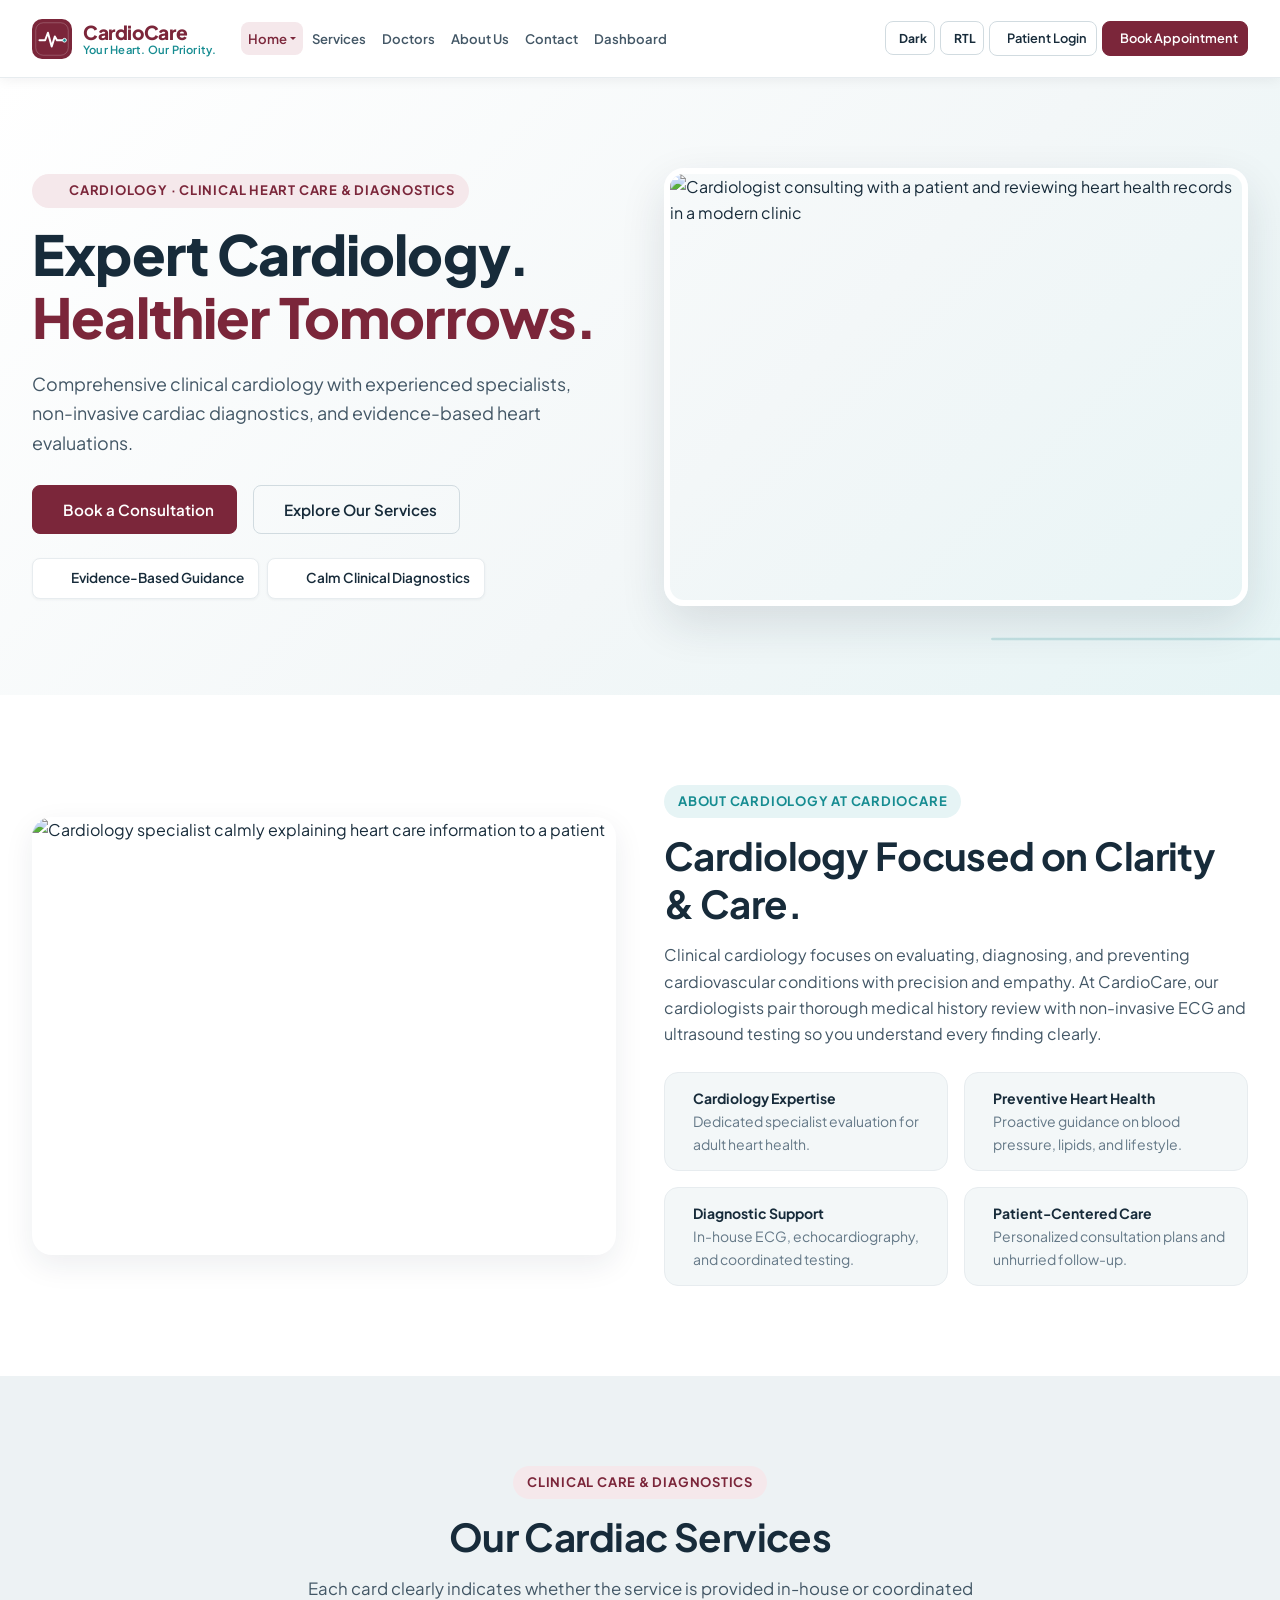
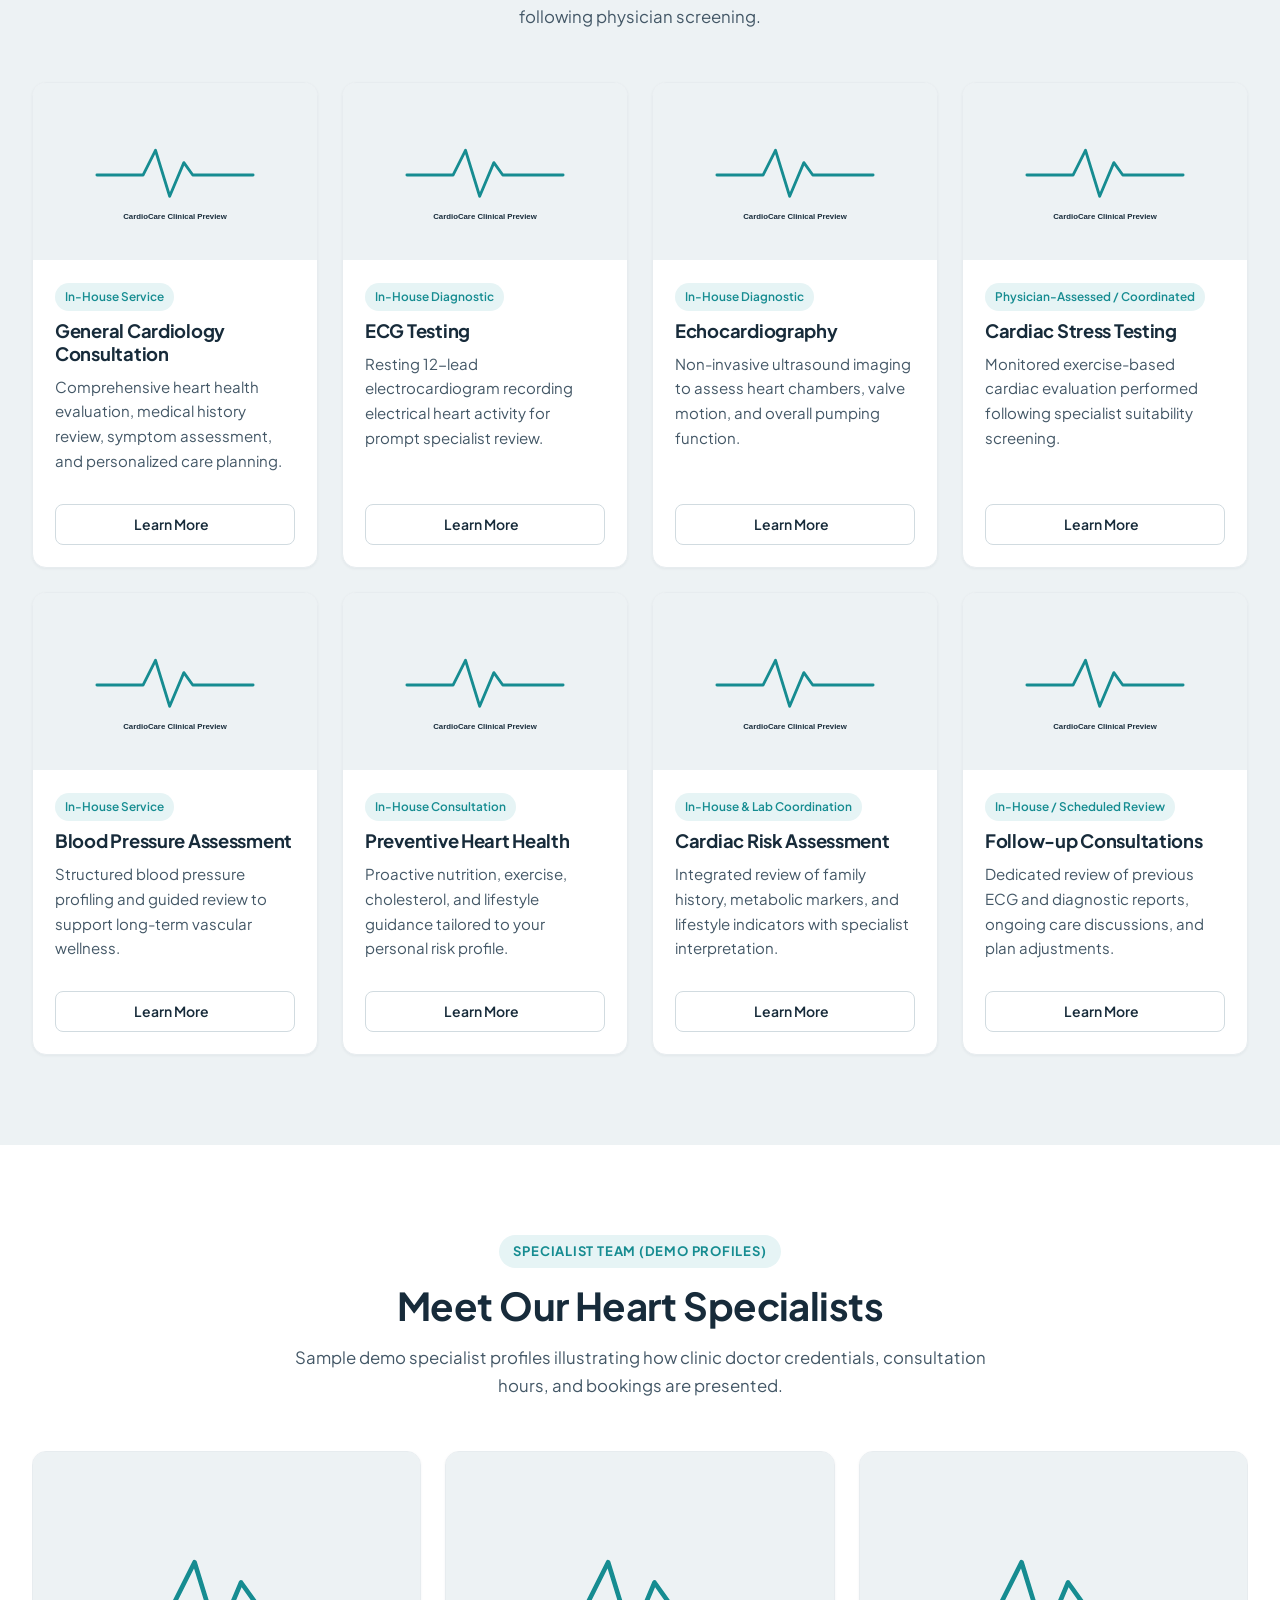
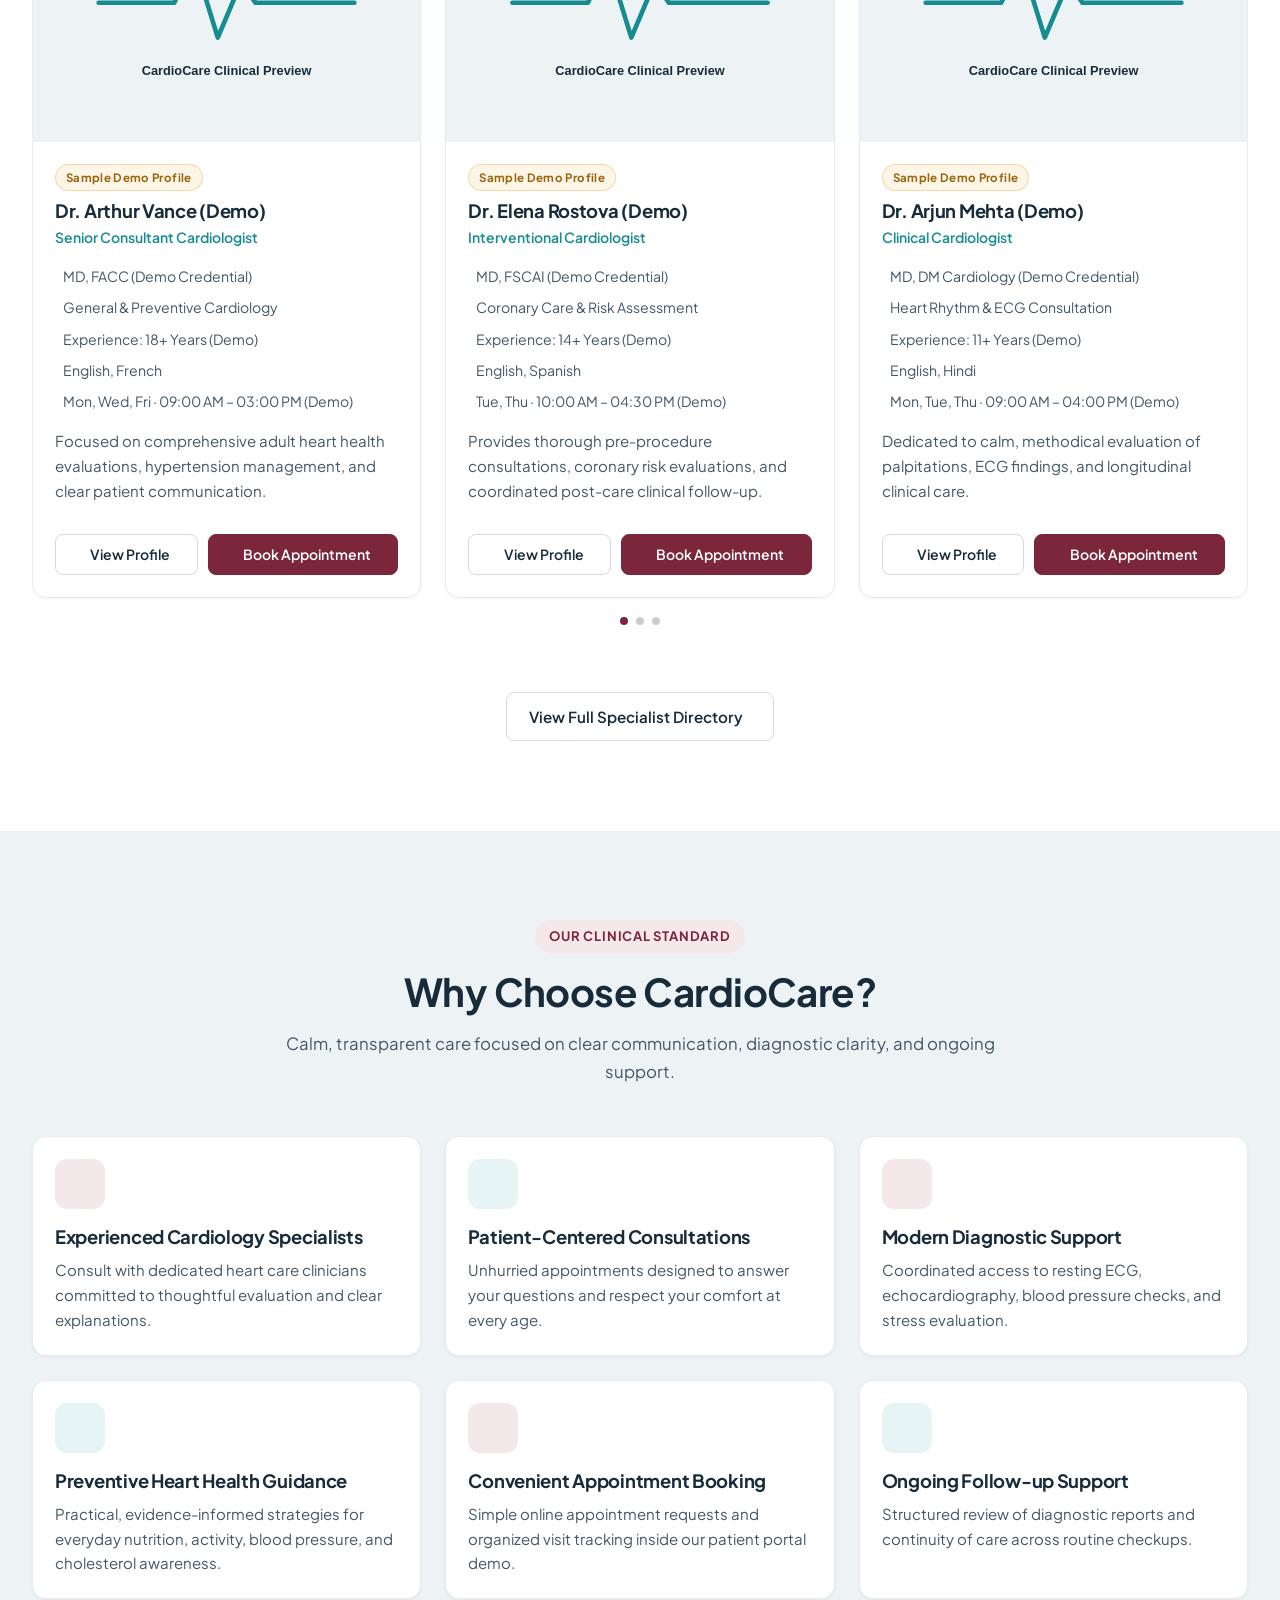
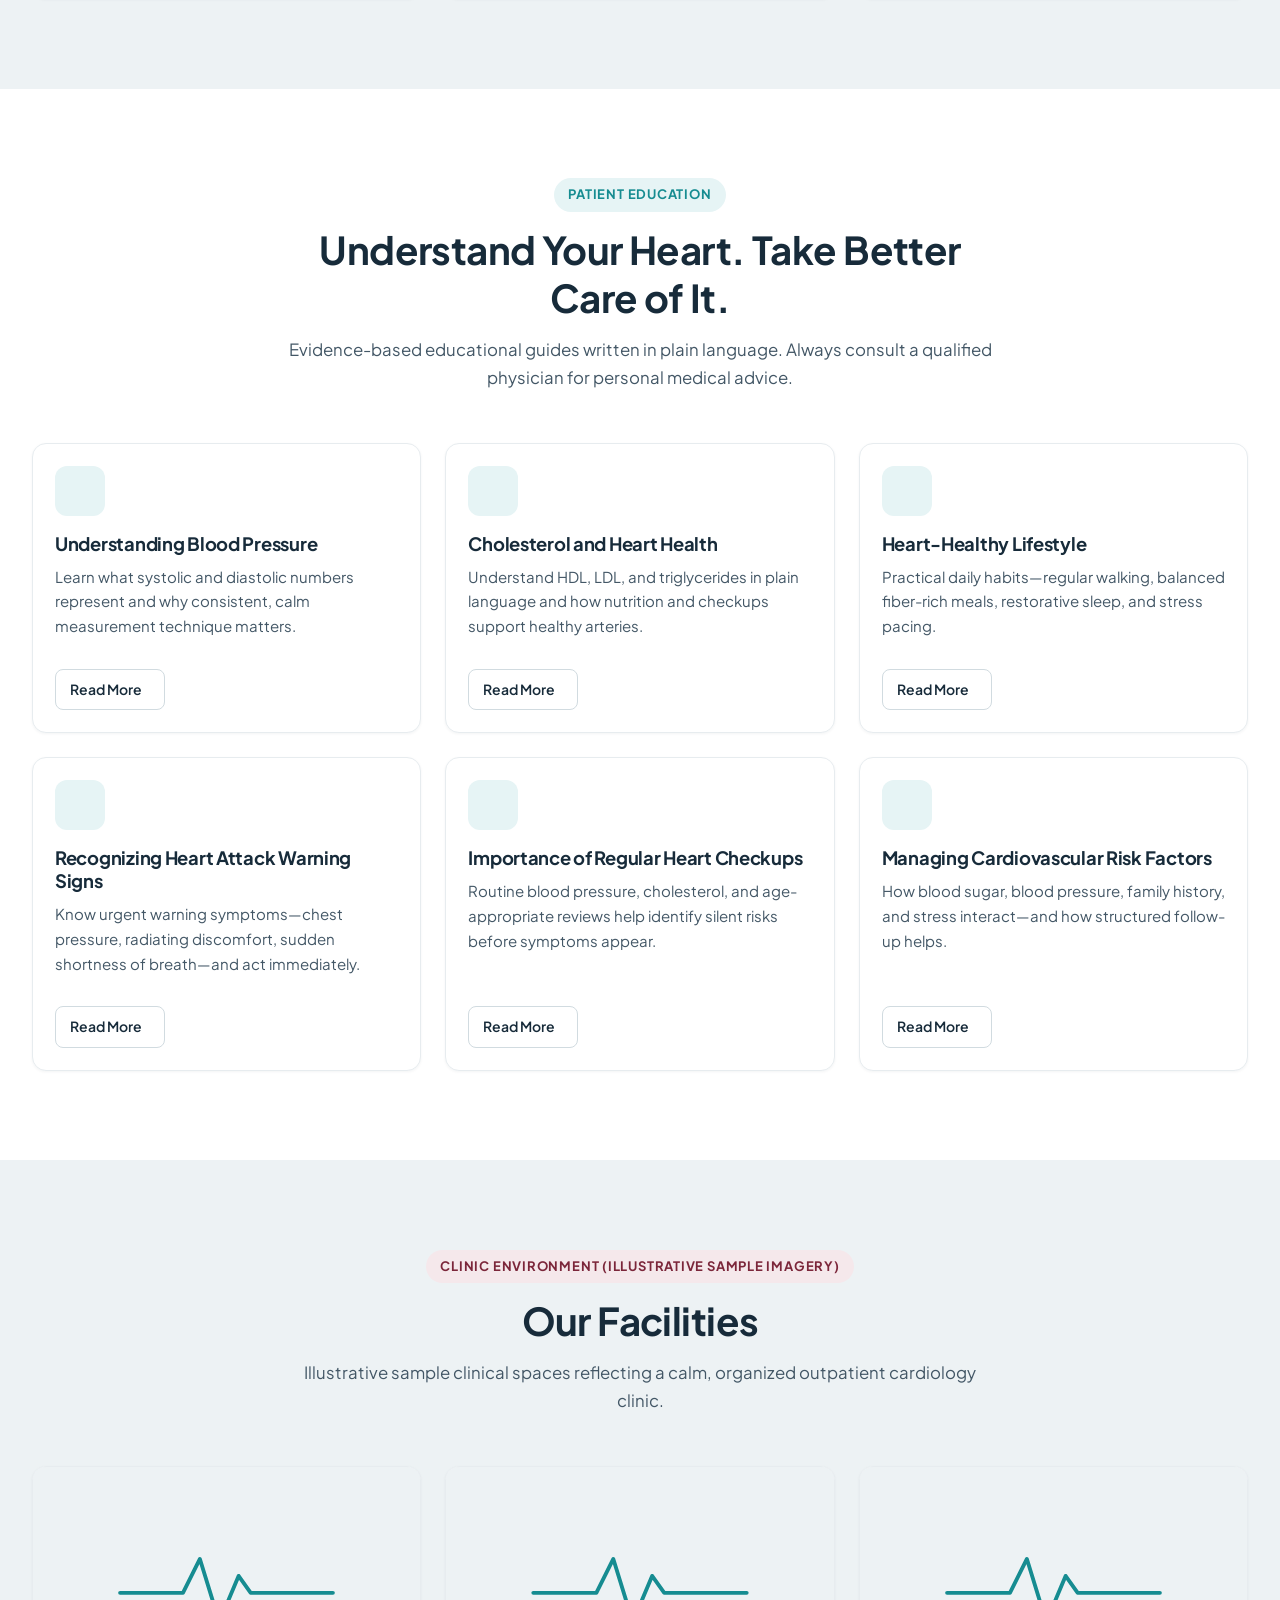
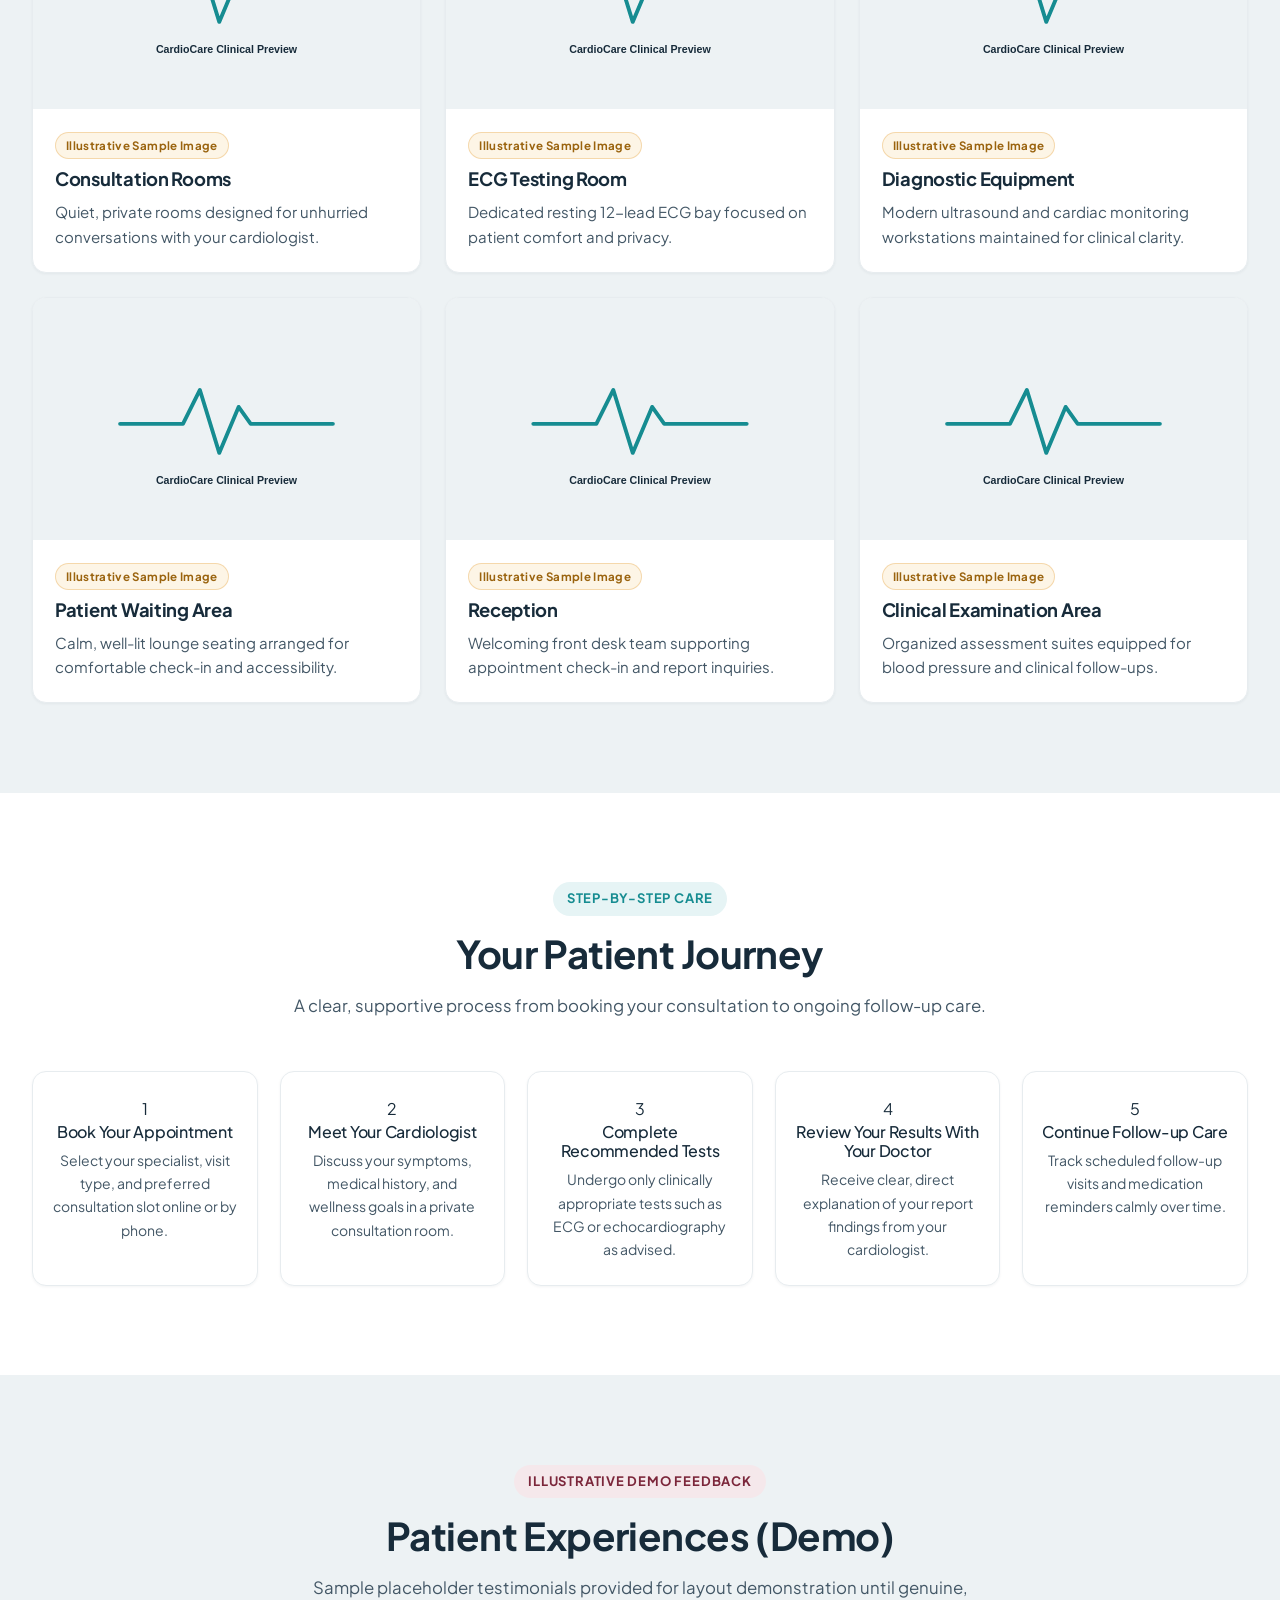
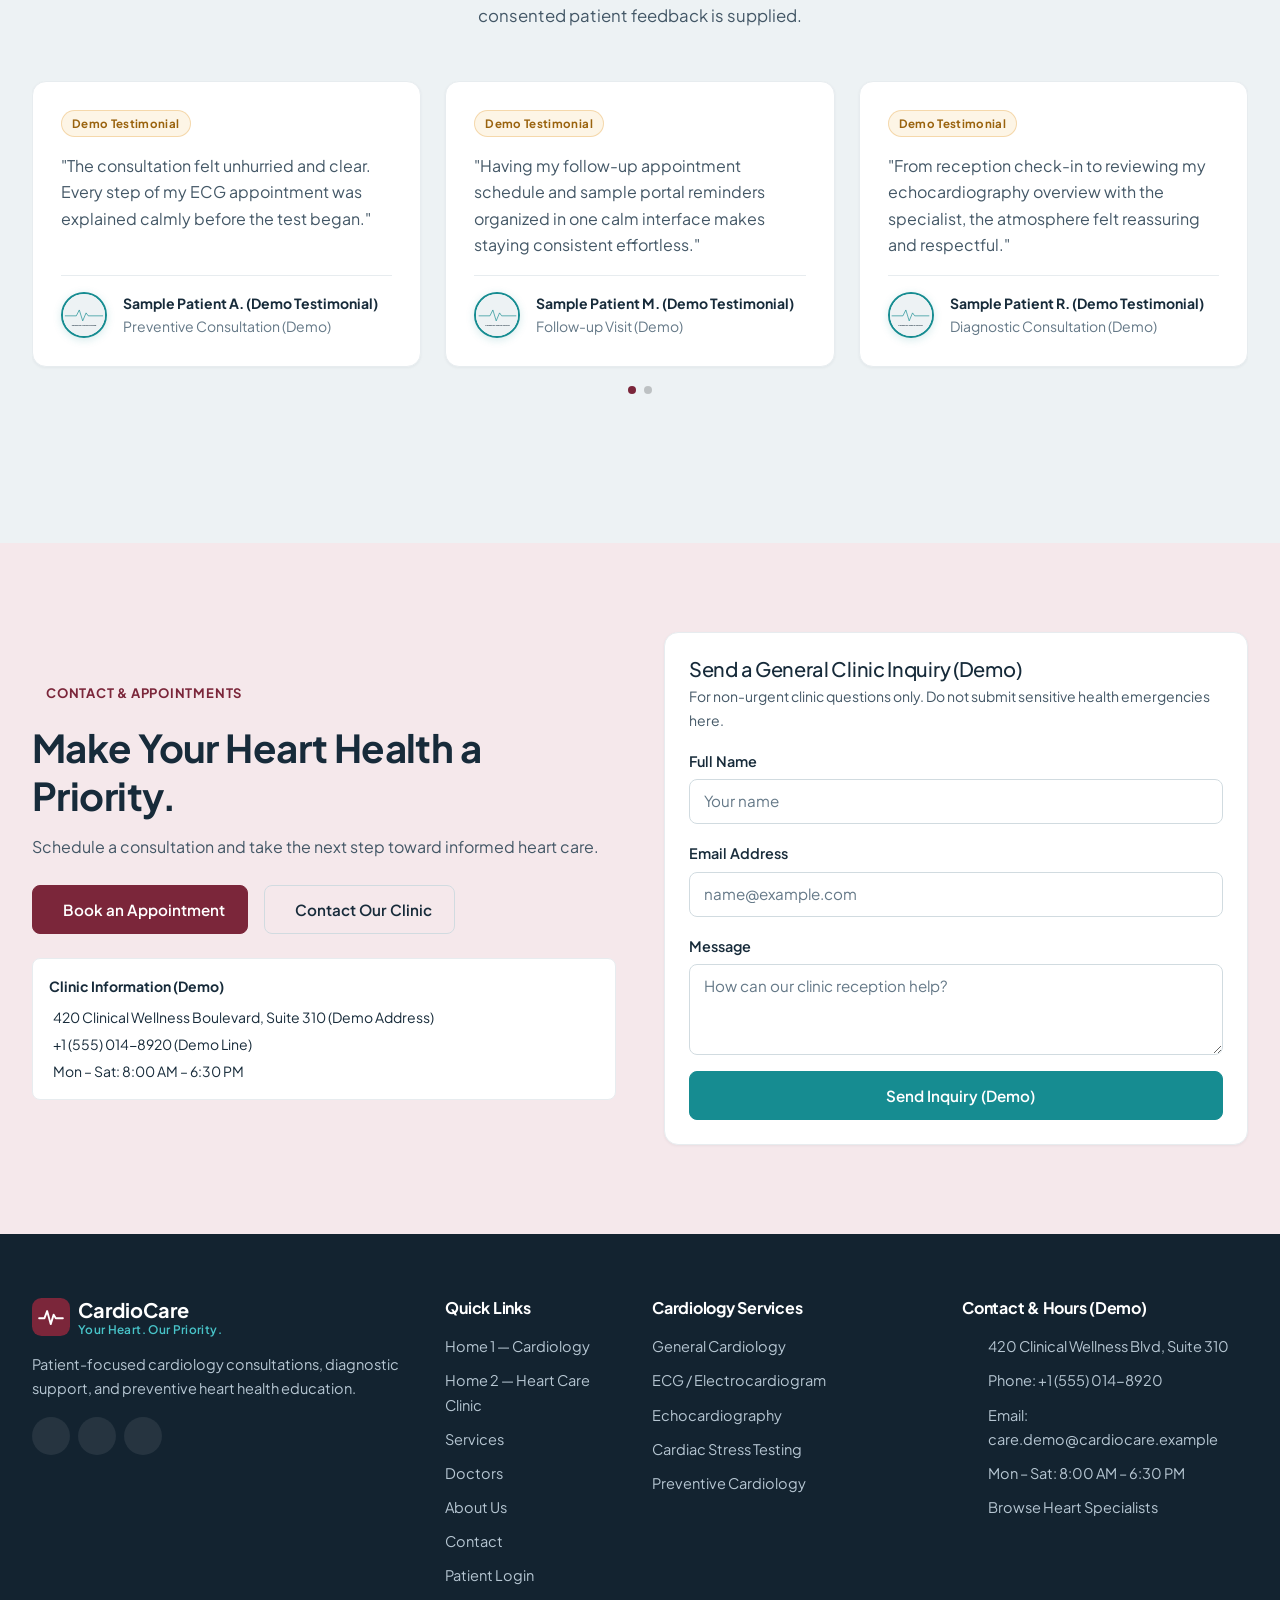
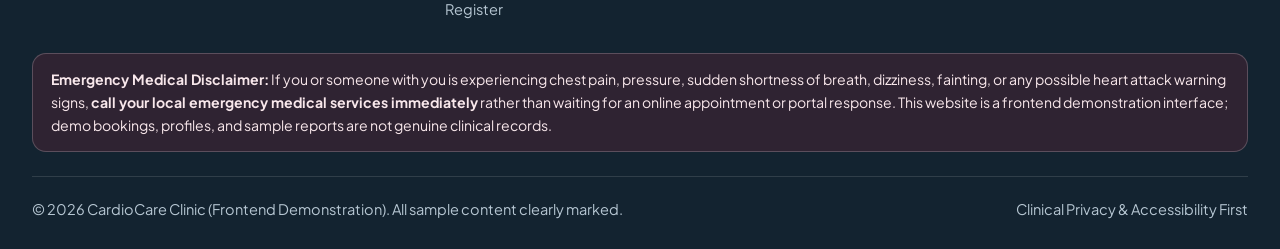
==== commit 74fb6705: "Center Heart Clinic care pathway cards without clipping and make navbar permanently fixed across all" ====
--- a/index.html
+++ b/index.html
@@ -16,7 +16,7 @@
   <link rel="stylesheet" href="assets/css/main.css">
   <link rel="stylesheet" href="assets/css/pages.css">
 </head>
-<body>
+<body class="cc-has-fixed-nav">
   <!-- Sticky Public Navigation -->
   <header class="cc-navbar">
     <div class="cc-container">
@@ -455,7 +455,7 @@
                 <i data-lucide="calendar-plus"></i>
                 <span>Book an Appointment</span>
               </button>
-              <a href="#ctName" class="btn-cc-outline">
+              <a href="contact.html" class="btn-cc-outline">
                 <i data-lucide="mail"></i>
                 <span>Contact Our Clinic</span>
               </a>
--- a/assets/css/main.css
+++ b/assets/css/main.css
@@ -240,25 +240,32 @@
    the hamburger drawer.
    ========================================================================== */
 .cc-navbar {
-  position: sticky;
+  position: fixed !important;
   top: 0;
   left: 0;
   right: 0;
   width: 100%;
   z-index: 1050;
   height: var(--cc-navbar-height);
-  background-color: rgba(255, 255, 255, 0.96);
-  backdrop-filter: blur(12px);
-  -webkit-backdrop-filter: blur(12px);
+  background-color: rgba(255, 255, 255, 0.98);
+  backdrop-filter: blur(14px);
+  -webkit-backdrop-filter: blur(14px);
   border-bottom: 1px solid var(--cc-border);
   display: flex;
   align-items: center;
   box-sizing: border-box;
+  box-shadow: 0 2px 12px rgba(15, 25, 35, 0.06);
   transition: background-color var(--cc-transition), border-color var(--cc-transition), box-shadow var(--cc-transition);
 }
 
+body.cc-has-fixed-nav,
+body:has(.cc-navbar) {
+  padding-top: var(--cc-navbar-height);
+}
+
 [data-theme="dark"] .cc-navbar {
-  background-color: rgba(23, 36, 50, 0.96);
+  background-color: rgba(23, 36, 50, 0.98);
+  box-shadow: 0 2px 14px rgba(0, 0, 0, 0.35);
 }
 
 .cc-navbar-row {
--- a/assets/css/pages.css
+++ b/assets/css/pages.css
@@ -137,49 +137,64 @@
   margin-top: 2px;
 }
 
-/* Patient Journey Timeline (Horizontal on Desktop, Vertical on Mobile) */
+/* Patient Journey Timeline */
 .cc-journey-grid {
   display: grid;
-  grid-template-columns: repeat(5, 1fr);
-  gap: 18px;
-  position: relative;
-}
-
-.cc-journey-step {
-  position: relative;
-  background-color: var(--cc-bg-surface);
-  border: 1px solid var(--cc-border);
-  border-radius: var(--cc-radius-md);
-  padding: 24px 18px;
-  text-align: center;
-  display: flex;
-  flex-direction: column;
-  align-items: center;
-  height: 100%;
-  box-shadow: var(--cc-shadow-xs);
-}
-
-.cc-journey-num {
-  width: 44px;
-  height: 44px;
-  border-radius: 50%;
-  background: linear-gradient(135deg, var(--cc-burgundy), var(--cc-teal));
-  color: #FFFFFF;
-  font-weight: 800;
-  font-size: 1rem;
-  display: flex;
-  align-items: center;
+  grid-template-columns: repeat(5, minmax(0, 1fr));
+  gap: clamp(14px, 2vw, 22px);
+  position: relative;
+  width: 100%;
+  margin-inline: auto;
   justify-content: center;
-  margin-bottom: 14px;
-  flex-shrink: 0;
-}
-
-@media (max-width: 991.98px) {
+}
+
+.cc-journey-grid-4 {
+  grid-template-columns: repeat(4, minmax(0, 1fr));
+  max-width: 1160px;
+  margin-inline: auto;
+}
+
+@media (min-width: 992px) and (max-width: 1199.98px) {
   .cc-journey-grid {
+    grid-template-columns: repeat(3, minmax(0, 1fr));
+    justify-content: center;
+    max-width: 900px;
+    margin-inline: auto;
+  }
+  .cc-journey-grid-4 {
+    grid-template-columns: repeat(2, minmax(0, 1fr));
+    max-width: 780px;
+    margin-inline: auto;
+    justify-content: center;
+  }
+}
+
+@media (min-width: 768px) and (max-width: 991.98px) {
+  .cc-journey-grid,
+  .cc-journey-grid-4 {
+    grid-template-columns: repeat(2, minmax(0, 1fr));
+    gap: 16px;
+    max-width: 720px;
+    margin-inline: auto;
+  }
+}
+
+@media (max-width: 767.98px) {
+  .cc-journey-grid,
+  .cc-journey-grid-4 {
     grid-template-columns: 1fr;
-    gap: 14px;
+    gap: 16px;
     padding-inline-start: 22px;
     border-inline-start: 2px dashed var(--cc-teal);
+    max-width: 520px;
+    margin-inline: auto;
+  }
+  [dir="rtl"] .cc-journey-grid,
+  [dir="rtl"] .cc-journey-grid-4 {
+    padding-inline-start: 0;
+    padding-inline-end: 22px;
+    border-inline-start: none;
+    border-inline-end: 2px dashed var(--cc-teal);
   }
   .cc-journey-step {
     text-align: start;
@@ -190,6 +205,29 @@
   .cc-journey-num {
     margin-bottom: 0;
   }
+}
+
+.cc-journey-step {
+  position: relative;
+  background-color: var(--cc-bg-surface);
+  border: 1px solid var(--cc-border);
+  border-radius: var(--cc-radius-md);
+  padding: 24px 18px;
+  text-align: center;
+  display: flex;
+  flex-direction: column;
+  align-items: center;
+  justify-content: flex-start;
+  height: 100%;
+  min-width: 0; /* CRITICAL: prevents flex/grid child overflow */
+  box-shadow: var(--cc-shadow-xs);
+  transition: transform var(--cc-transition), box-shadow var(--cc-transition);
+  box-sizing: border-box;
+}
+
+.cc-journey-step:hover {
+  transform: translateY(-4px);
+  box-shadow: var(--cc-shadow-md);
 }
 
 /* Swiper Customization */
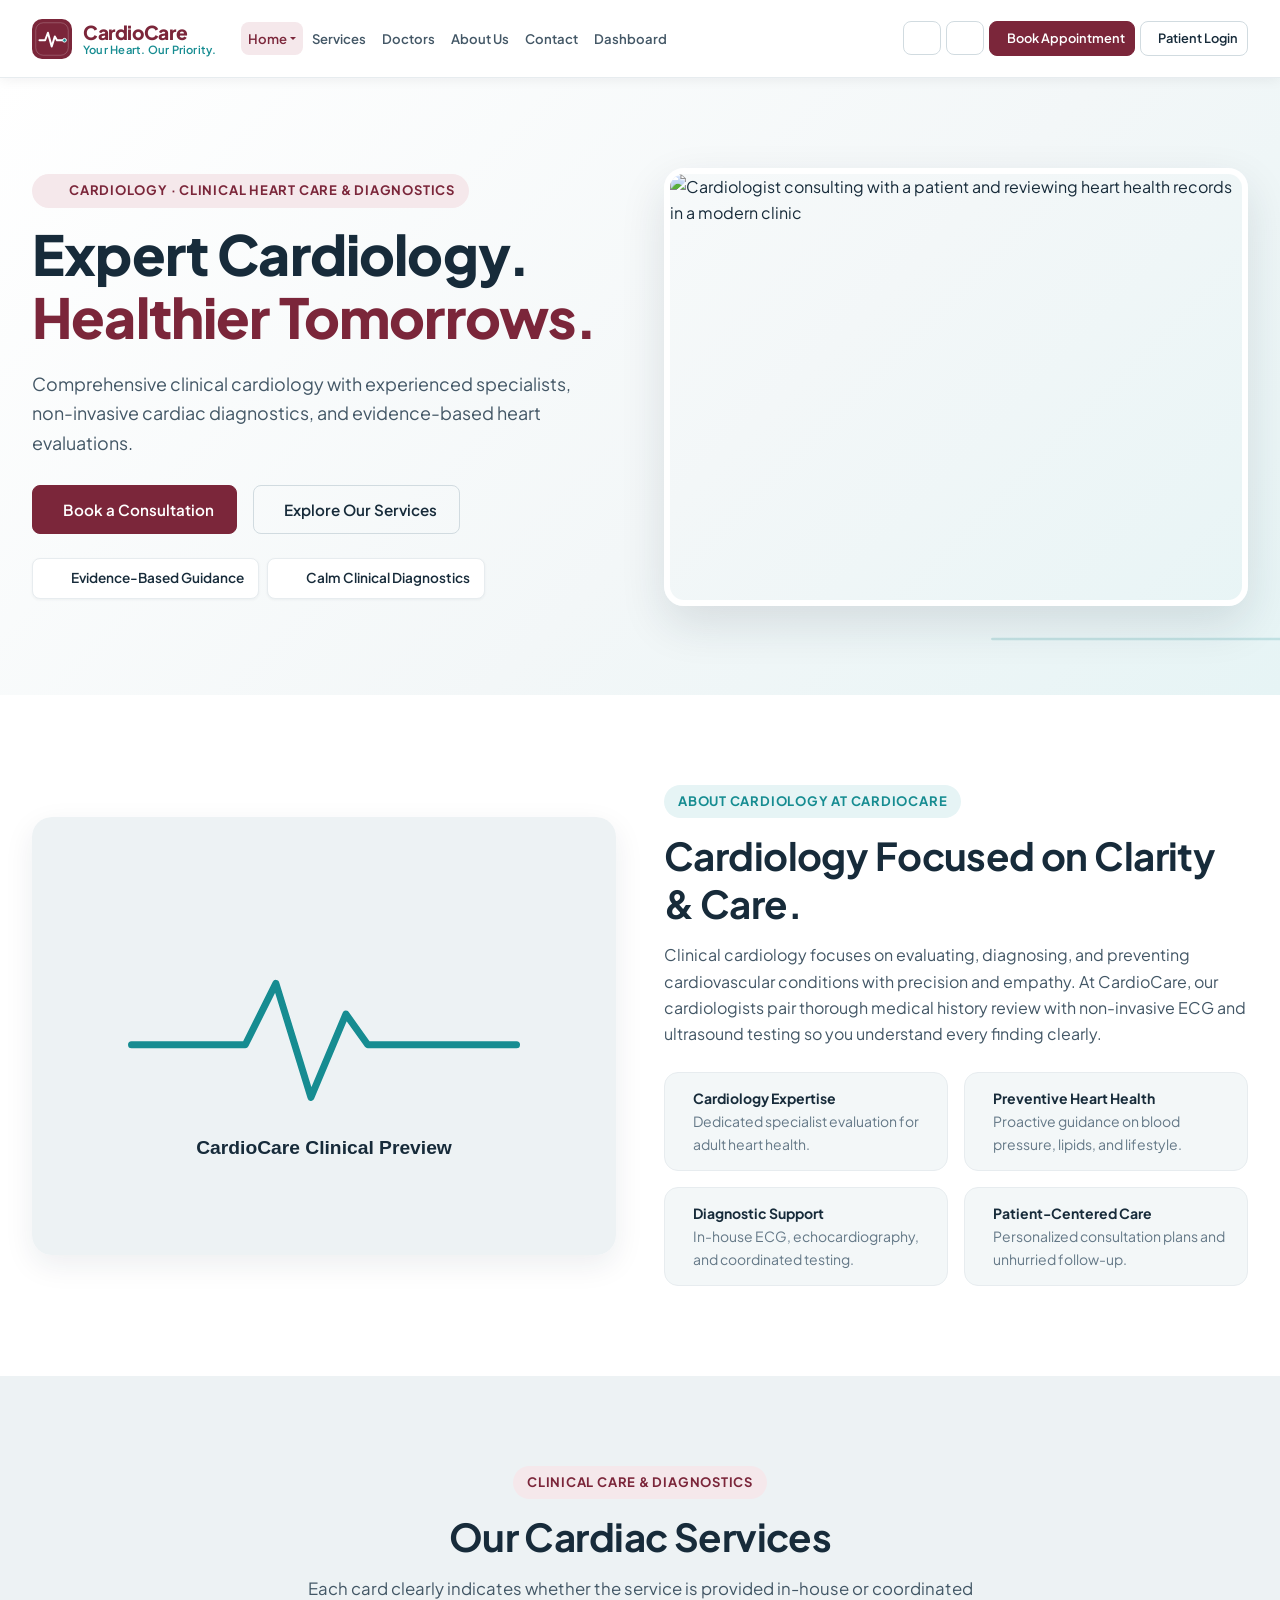
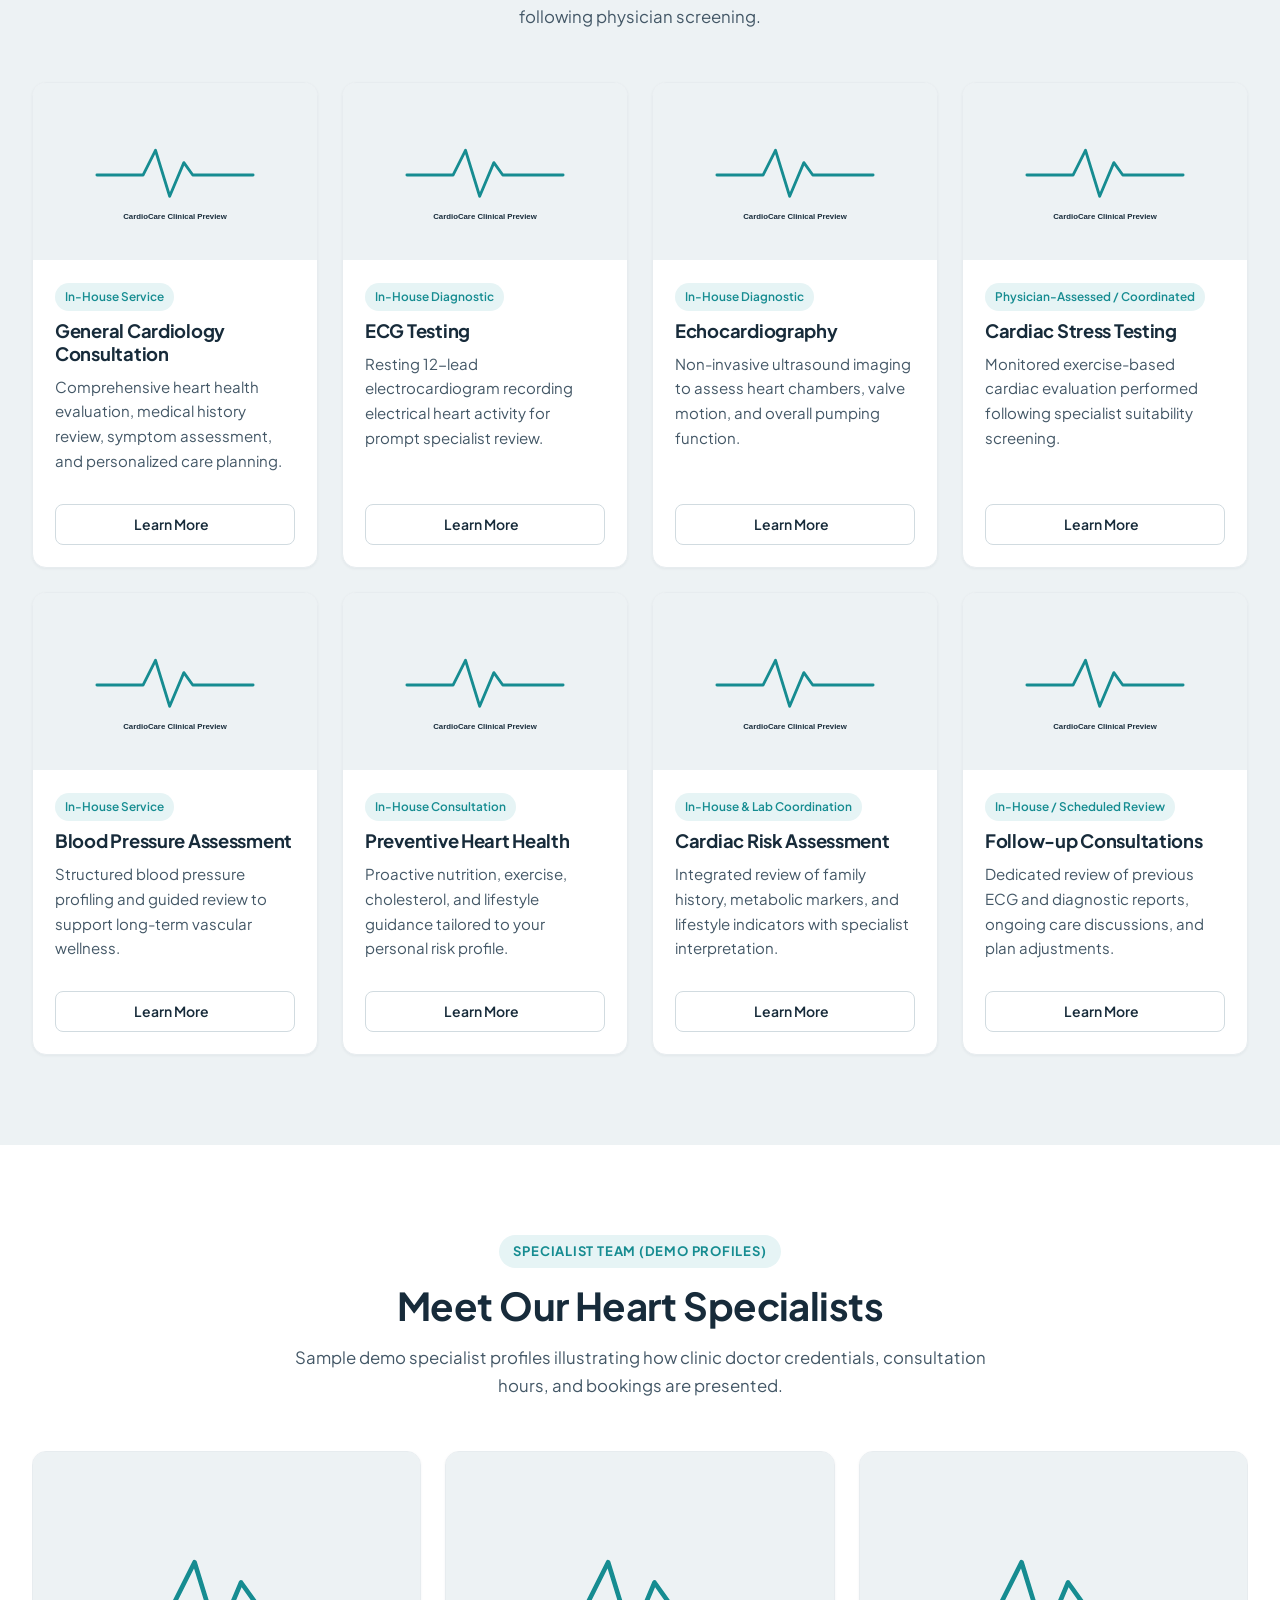
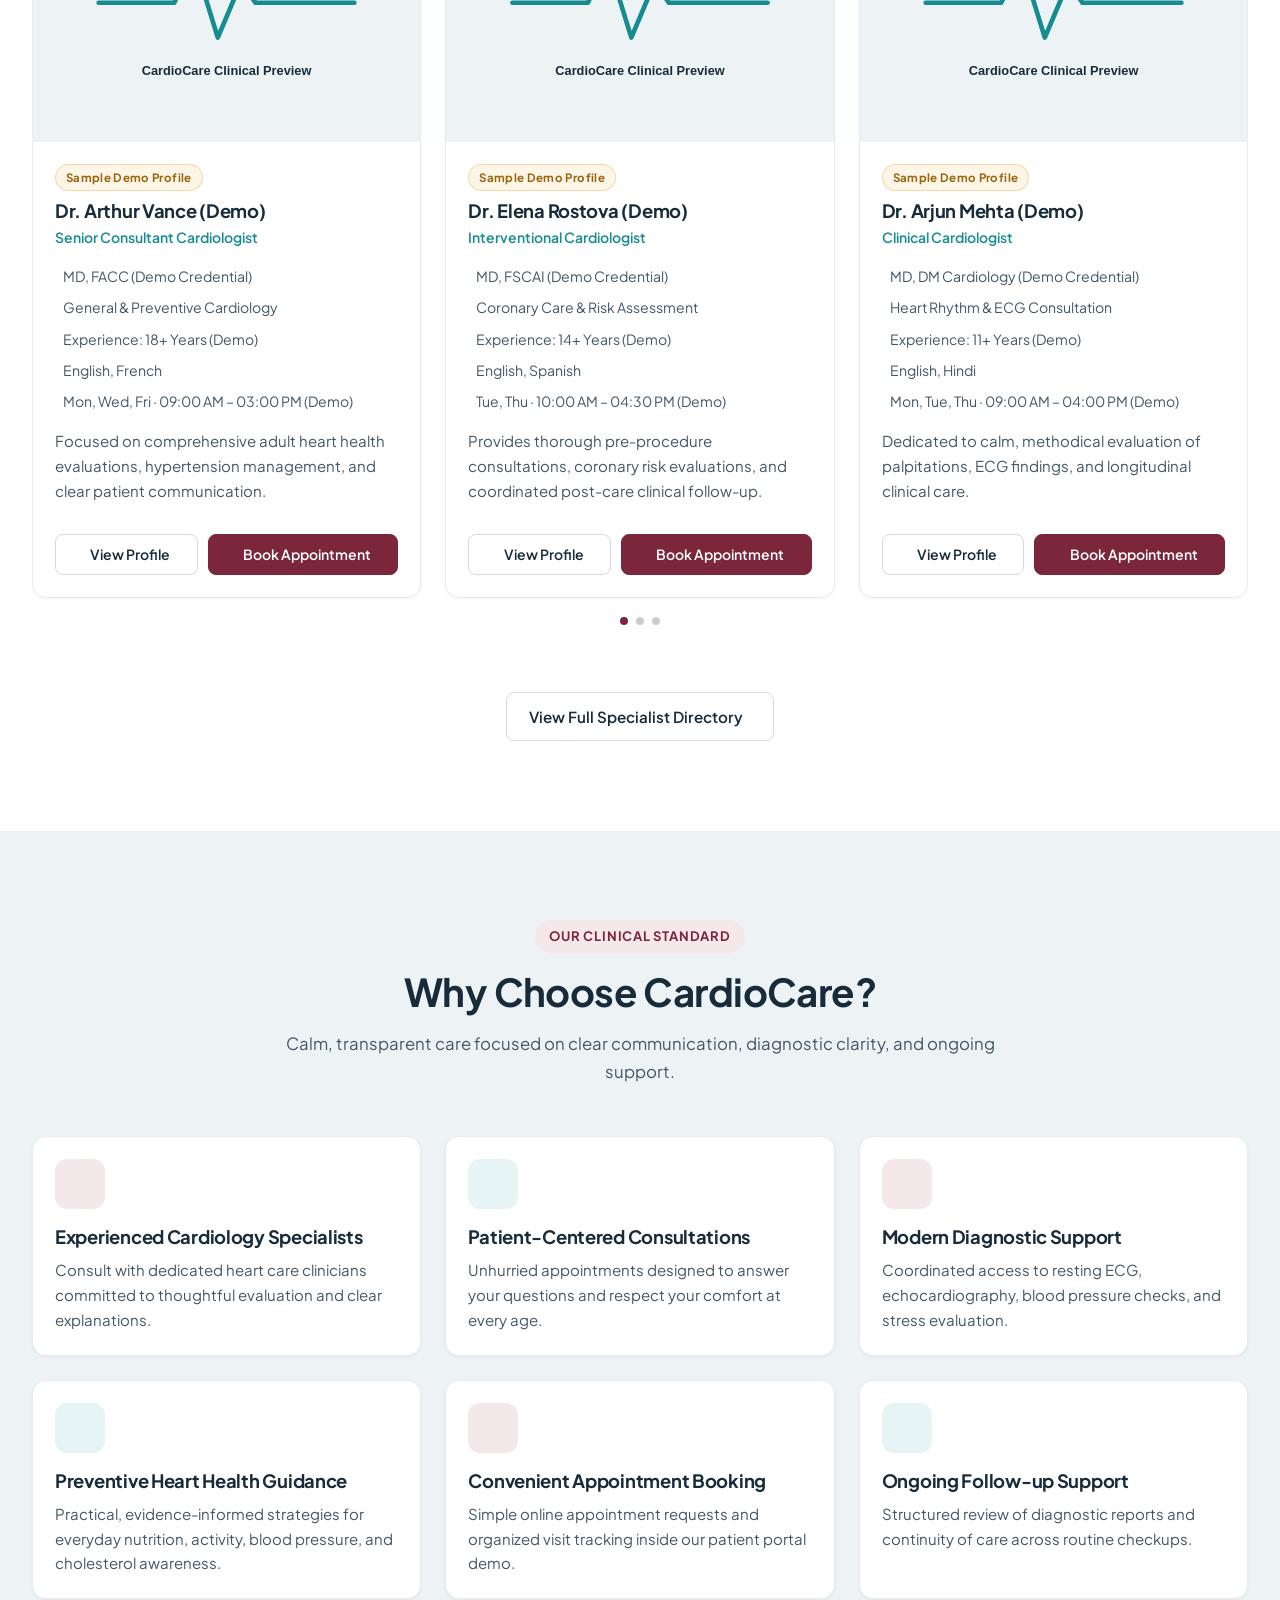
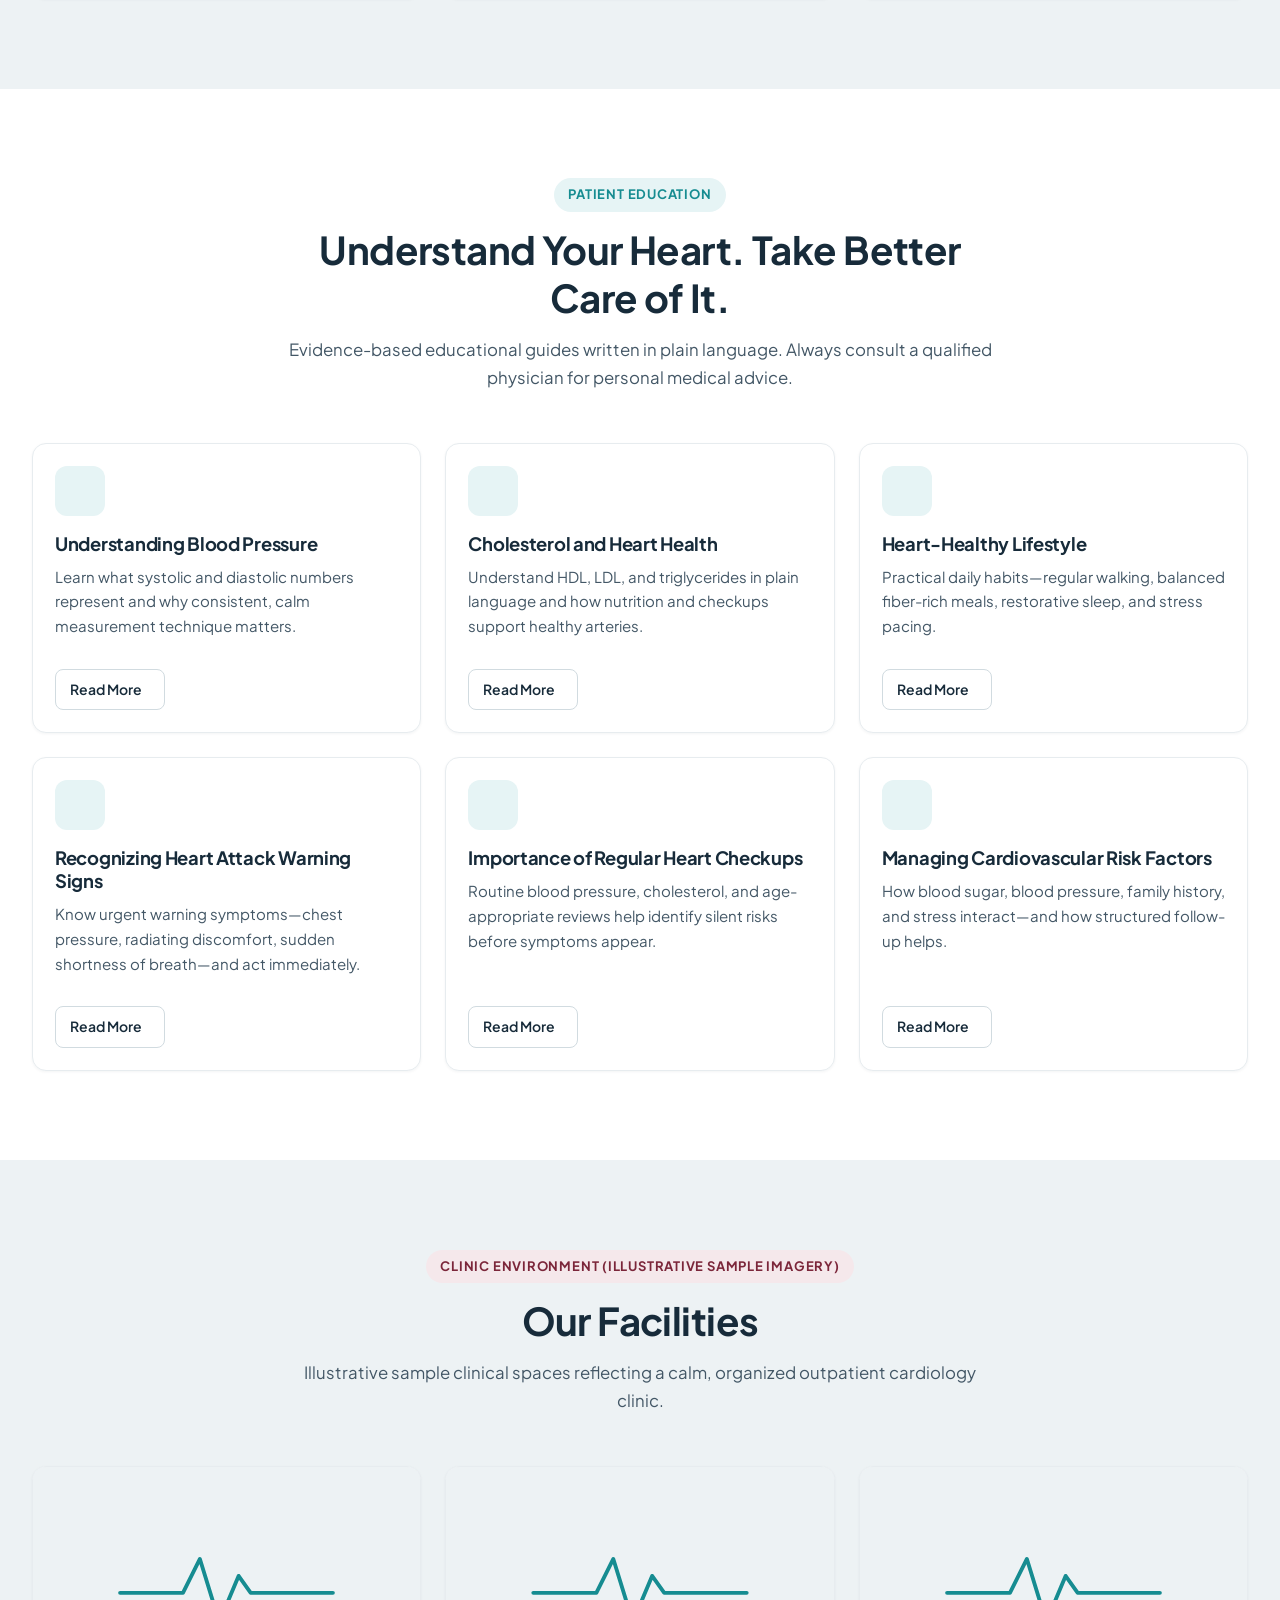
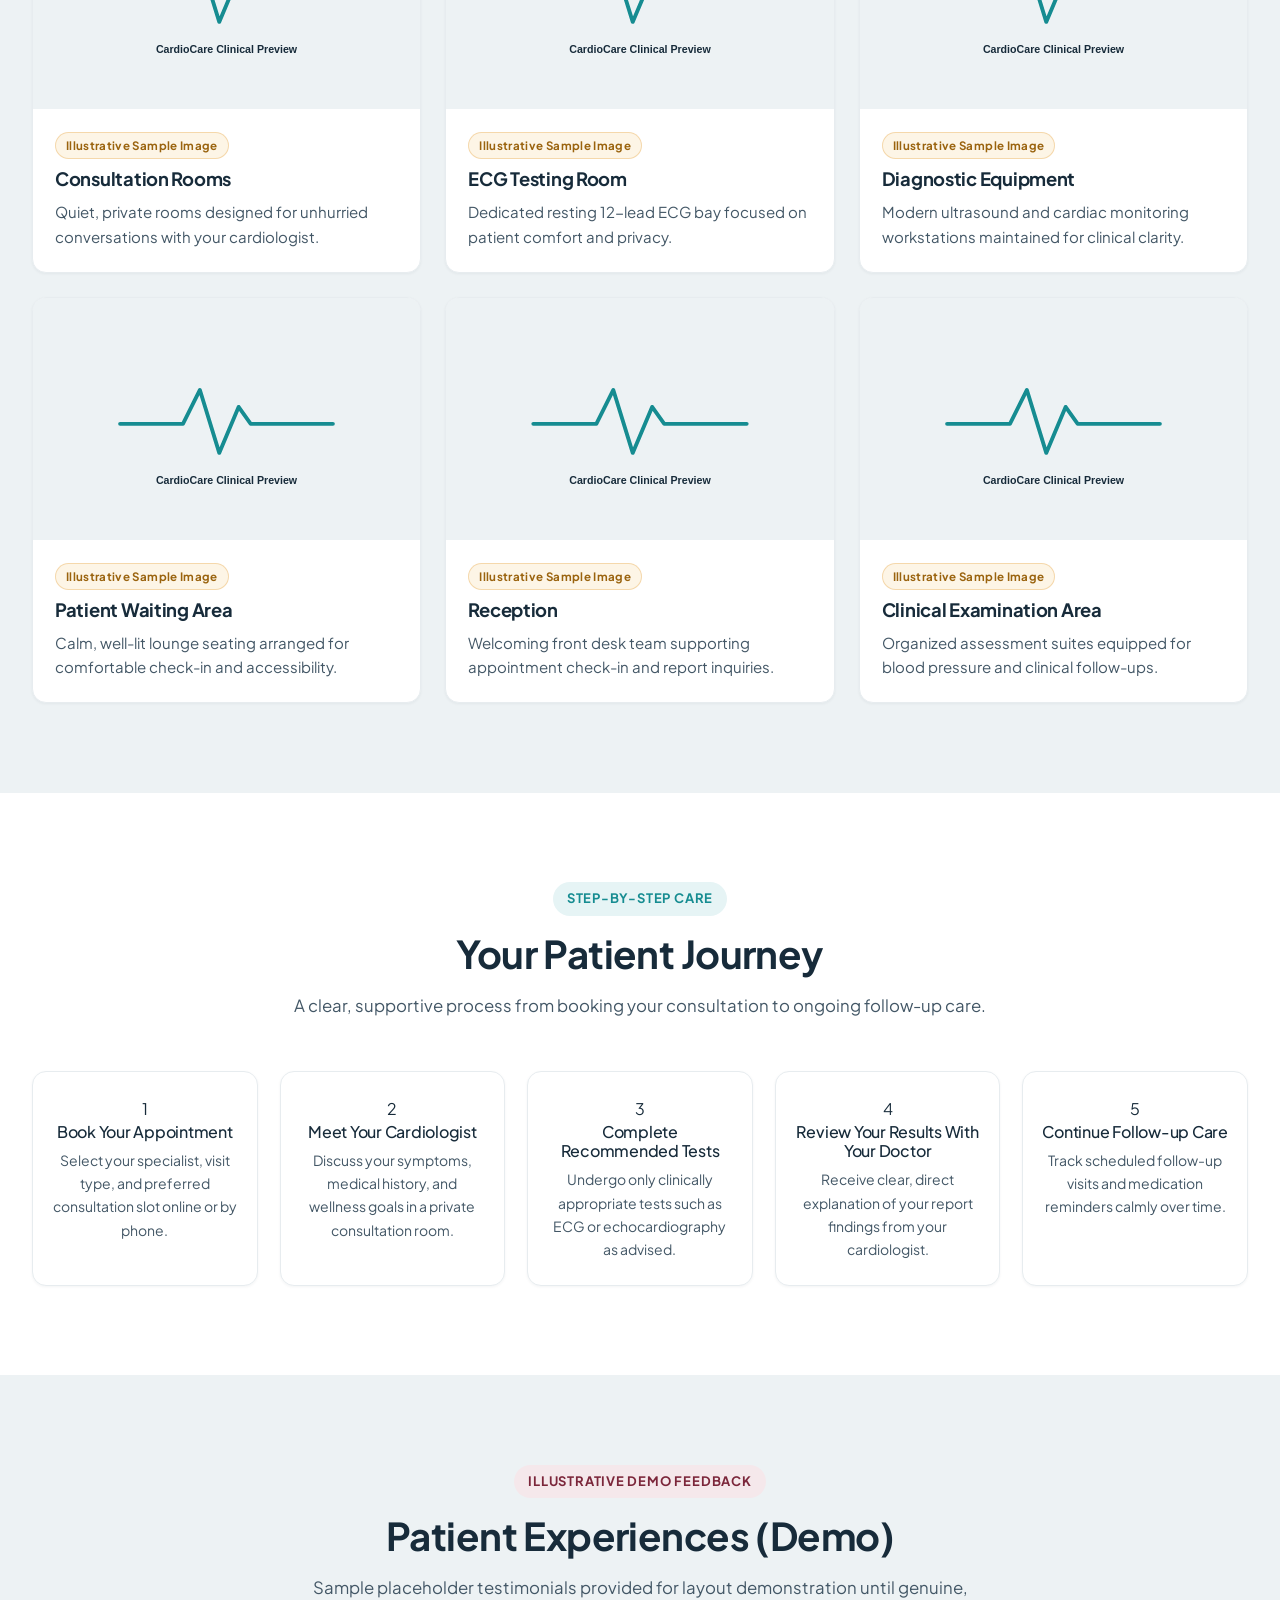
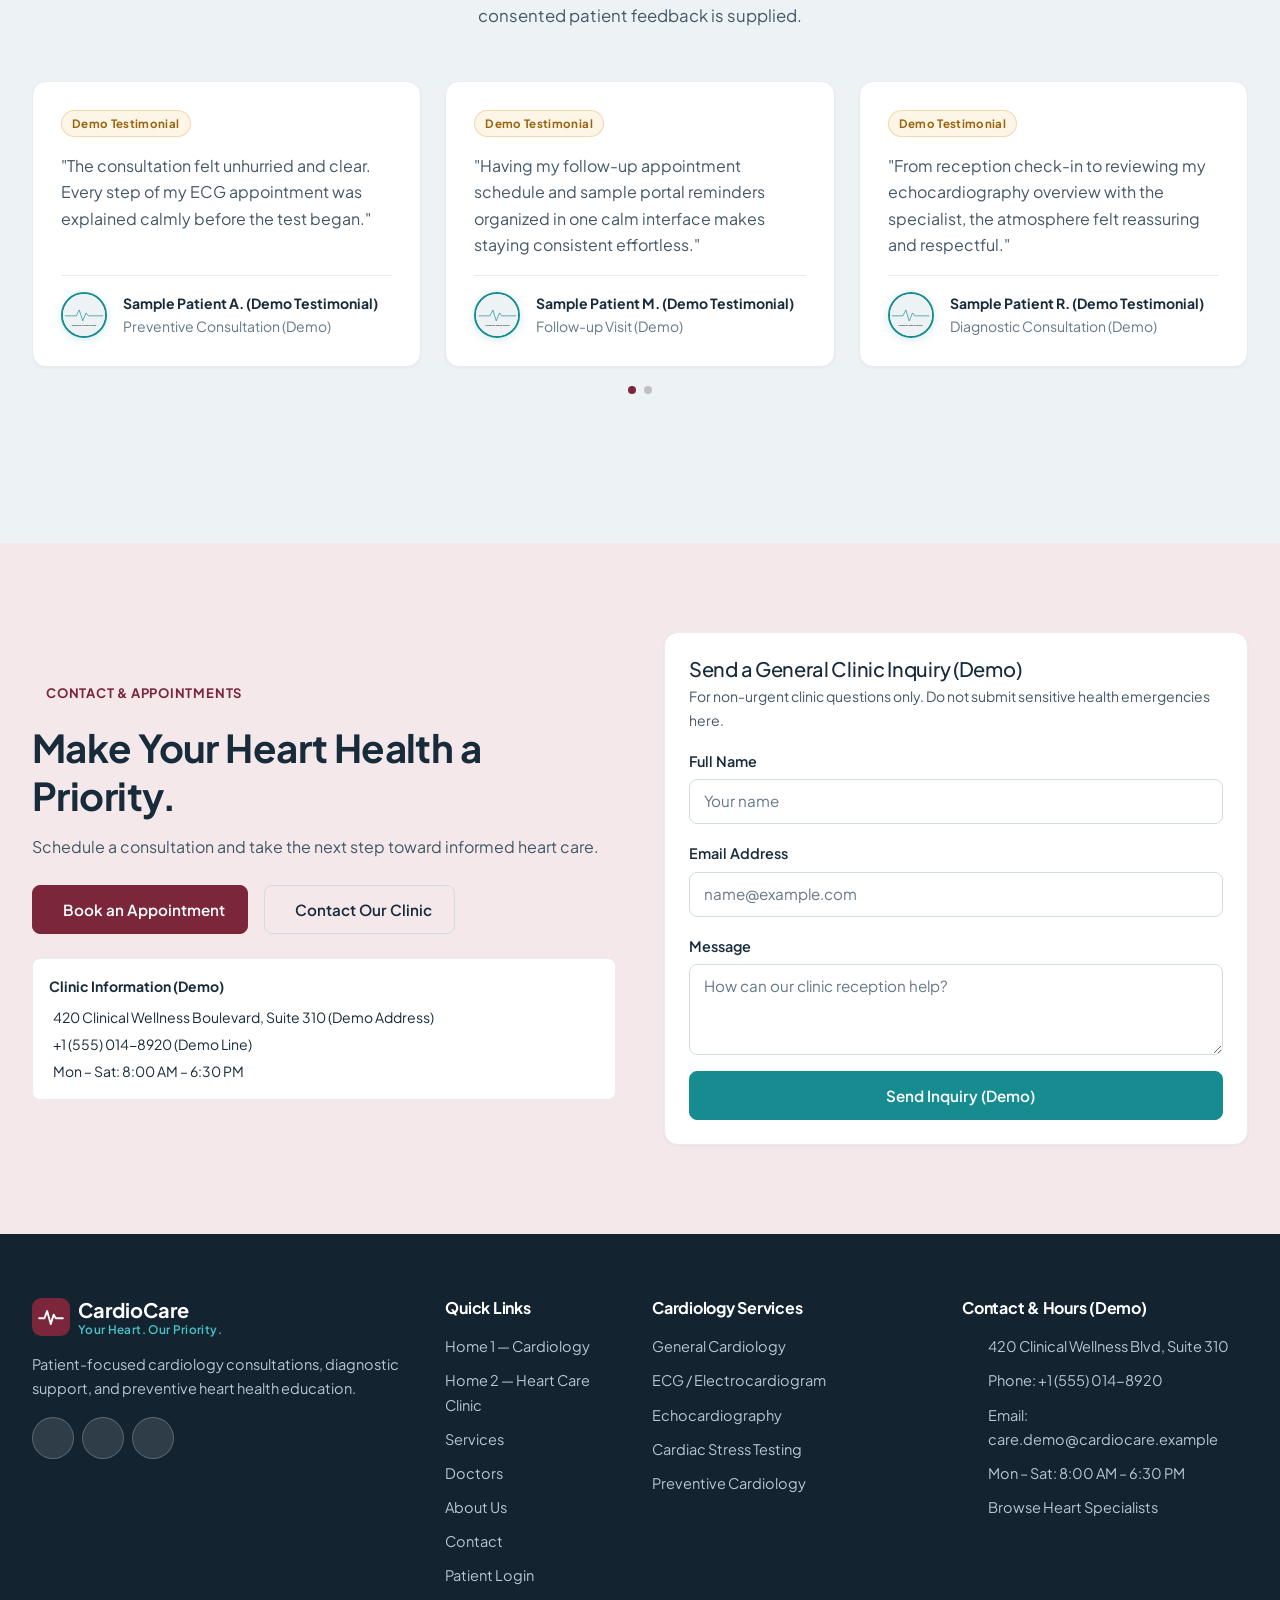
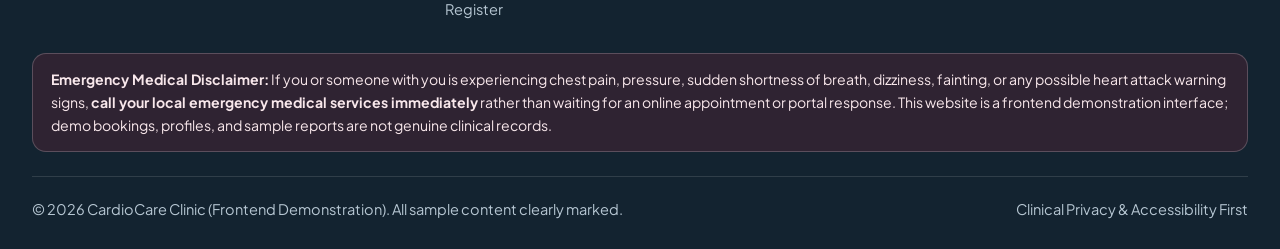
==== commit af5e3c25: "Fix dark theme contrast, hero text visibility, doctor photo, map embed, icon-only toggles, and login" ====
--- a/index.html
+++ b/index.html
@@ -53,20 +53,18 @@
           <div class="cc-nav-actions">
             <button type="button" class="cc-icon-toggle" data-cc-theme-toggle aria-label="Toggle Light/Dark theme">
               <i class="cc-theme-icon" data-lucide="moon"></i>
-              <span class="cc-theme-label">Dark</span>
             </button>
             <button type="button" class="cc-icon-toggle" data-cc-dir-toggle aria-label="Toggle RTL/LTR layout">
               <i data-lucide="languages"></i>
-              <span class="cc-dir-label">RTL</span>
+            </button>
+            <button type="button" class="btn-cc-primary btn-cc-sm" data-cc-book>
+              <i data-lucide="calendar-plus"></i>
+              <span data-i18n="nav_book">Book Appointment</span>
             </button>
             <a href="login.html" class="btn-cc-outline btn-cc-sm">
               <i data-lucide="user"></i>
               <span data-i18n="nav_login">Patient Login</span>
             </a>
-            <button type="button" class="btn-cc-primary btn-cc-sm" data-cc-book>
-              <i data-lucide="calendar-plus"></i>
-              <span data-i18n="nav_book">Book Appointment</span>
-            </button>
           </div>
         </nav>
 
@@ -96,26 +94,24 @@
           <li><a href="dashboard.html" class="cc-nav-link" data-i18n="nav_dashboard">Dashboard</a></li>
         </ul>
 
-        <div class="cc-mobile-controls">
-          <button type="button" class="cc-icon-toggle w-100" data-cc-theme-toggle>
+        <div class="d-flex gap-2 mb-3">
+          <button type="button" class="cc-icon-toggle flex-fill" data-cc-theme-toggle aria-label="Toggle theme">
             <i class="cc-theme-icon" data-lucide="moon"></i>
-            <span class="cc-theme-label">Dark</span>
           </button>
-          <button type="button" class="cc-icon-toggle w-100" data-cc-dir-toggle>
+          <button type="button" class="cc-icon-toggle flex-fill" data-cc-dir-toggle aria-label="Toggle RTL/LTR">
             <i data-lucide="languages"></i>
-            <span class="cc-dir-label">RTL</span>
           </button>
         </div>
 
         <div class="d-grid gap-2">
+          <button type="button" class="btn-cc-primary" data-cc-book data-bs-dismiss="offcanvas">
+            <i data-lucide="calendar-plus"></i>
+            <span data-i18n="nav_book">Book Appointment</span>
+          </button>
           <a href="login.html" class="btn-cc-outline">
             <i data-lucide="user"></i>
             <span data-i18n="nav_login">Patient Login</span>
           </a>
-          <button type="button" class="btn-cc-primary" data-cc-book data-bs-dismiss="offcanvas">
-            <i data-lucide="calendar-plus"></i>
-            <span data-i18n="nav_book">Book Appointment</span>
-          </button>
         </div>
       </div>
 
--- a/assets/css/main.css
+++ b/assets/css/main.css
@@ -36,6 +36,67 @@
 
 p {
   color: var(--cc-text-secondary);
+}
+
+/* Global High-Contrast Dark Theme Text & Card Overrides */
+[data-theme="dark"] {
+  --bs-body-color: var(--cc-text-primary);
+  --bs-secondary-color: var(--cc-text-muted);
+  --bs-body-bg: var(--cc-bg-page);
+}
+
+[data-theme="dark"] p,
+[data-theme="dark"] .lead,
+[data-theme="dark"] .cc-section-subtitle,
+[data-theme="dark"] .cc-card-text {
+  color: var(--cc-text-secondary) !important;
+}
+
+[data-theme="dark"] .text-muted,
+[data-theme="dark"] .text-body-secondary {
+  color: #B2C4D2 !important;
+}
+
+[data-theme="dark"] .text-secondary {
+  color: #C8D8E4 !important;
+}
+
+[data-theme="dark"] .cc-card {
+  background-color: var(--cc-bg-surface);
+  border-color: var(--cc-border);
+  color: var(--cc-text-primary);
+}
+
+[data-theme="dark"] .cc-card p,
+[data-theme="dark"] .cc-card .small,
+[data-theme="dark"] .cc-card ul,
+[data-theme="dark"] .cc-card li {
+  color: #C2D0DA;
+}
+
+[data-theme="dark"] .cc-card .text-muted {
+  color: #B2C4D2 !important;
+}
+
+[data-theme="dark"] .cc-feature-pill {
+  background-color: var(--cc-bg-surface);
+  border-color: var(--cc-border);
+  color: var(--cc-text-primary);
+}
+
+[data-theme="dark"] .cc-feature-pill .text-muted {
+  color: #B2C4D2 !important;
+}
+
+[data-theme="dark"] .rounded-3[style*="background-color: var(--cc-bg-subtle)"],
+[data-theme="dark"] .rounded-3[style*="background: var(--cc-bg-subtle)"] {
+  background-color: var(--cc-bg-surface) !important;
+  border: 1px solid var(--cc-border) !important;
+}
+
+[data-theme="dark"] .rounded-3[style*="background-color: var(--cc-bg-subtle)"] .text-muted,
+[data-theme="dark"] .rounded-3[style*="background: var(--cc-bg-subtle)"] .text-muted {
+  color: #B2C4D2 !important;
 }
 
 a {
@@ -410,10 +471,10 @@
   display: inline-flex;
   align-items: center;
   justify-content: center;
-  gap: 6px;
+  width: 38px;
   height: 38px;
   min-width: 38px;
-  padding-inline: 10px;
+  padding: 0;
   border-radius: var(--cc-radius-sm);
   border: 1px solid var(--cc-border-strong);
   background-color: var(--cc-bg-surface);
@@ -422,6 +483,7 @@
   font-weight: 700;
   cursor: pointer;
   transition: all var(--cc-transition);
+  flex-shrink: 0;
 }
 
 .cc-icon-toggle:hover {
@@ -788,16 +850,49 @@
   display: inline-flex;
   align-items: center;
   justify-content: center;
-  width: 38px;
-  height: 38px;
+  width: 42px;
+  height: 42px;
   border-radius: 50%;
-  background-color: rgba(255, 255, 255, 0.08);
+  background-color: var(--cc-bg-subtle);
+  color: var(--cc-text-primary) !important;
+  border: 1px solid var(--cc-border-strong);
+  transition: all var(--cc-transition);
+  text-decoration: none;
+  cursor: pointer;
+  flex-shrink: 0;
+}
+
+.cc-social-btn svg {
+  width: 18px;
+  height: 18px;
+  stroke: currentColor;
+  transition: transform var(--cc-transition);
+}
+
+.cc-social-btn:hover {
+  background-color: var(--cc-burgundy) !important;
   color: #FFFFFF !important;
-  transition: background-color var(--cc-transition);
-}
-
-.cc-social-btn:hover {
-  background-color: var(--cc-teal);
+  border-color: var(--cc-burgundy) !important;
+  transform: translateY(-3px);
+  box-shadow: 0 4px 14px rgba(123, 38, 58, 0.28);
+}
+
+.cc-social-btn:hover svg {
+  transform: scale(1.15);
+  stroke: #FFFFFF;
+}
+
+.cc-footer .cc-social-btn {
+  background-color: rgba(255, 255, 255, 0.12);
+  color: #FFFFFF !important;
+  border: 1px solid rgba(255, 255, 255, 0.22);
+}
+
+.cc-footer .cc-social-btn:hover {
+  background-color: var(--cc-teal) !important;
+  border-color: var(--cc-teal) !important;
+  color: #FFFFFF !important;
+  box-shadow: 0 4px 14px rgba(22, 140, 145, 0.35);
 }
 
 .cc-footer-emergency {
--- a/assets/css/pages.css
+++ b/assets/css/pages.css
@@ -279,6 +279,28 @@
   opacity: 0.88;
 }
 
+/* Light Variant Sub-Hero (About & Contact) */
+.cc-page-hero-light {
+  background: linear-gradient(135deg, rgba(123, 38, 58, 0.05), rgba(22, 140, 145, 0.07)) !important;
+  color: var(--cc-text-primary) !important;
+}
+
+[data-theme="dark"] .cc-page-hero-light {
+  background: linear-gradient(135deg, rgba(168, 59, 84, 0.14), rgba(36, 169, 175, 0.14)) !important;
+}
+
+.cc-page-hero-light h1,
+.cc-page-hero-light .cc-section-title,
+.cc-page-hero-light .display-5 {
+  color: var(--cc-text-primary) !important;
+}
+
+.cc-page-hero-light p,
+.cc-page-hero-light .lead {
+  color: var(--cc-text-secondary) !important;
+  opacity: 1 !important;
+}
+
 /* Services Page Detailed Alternating Layout */
 .cc-service-detail-card {
   background-color: var(--cc-bg-surface);
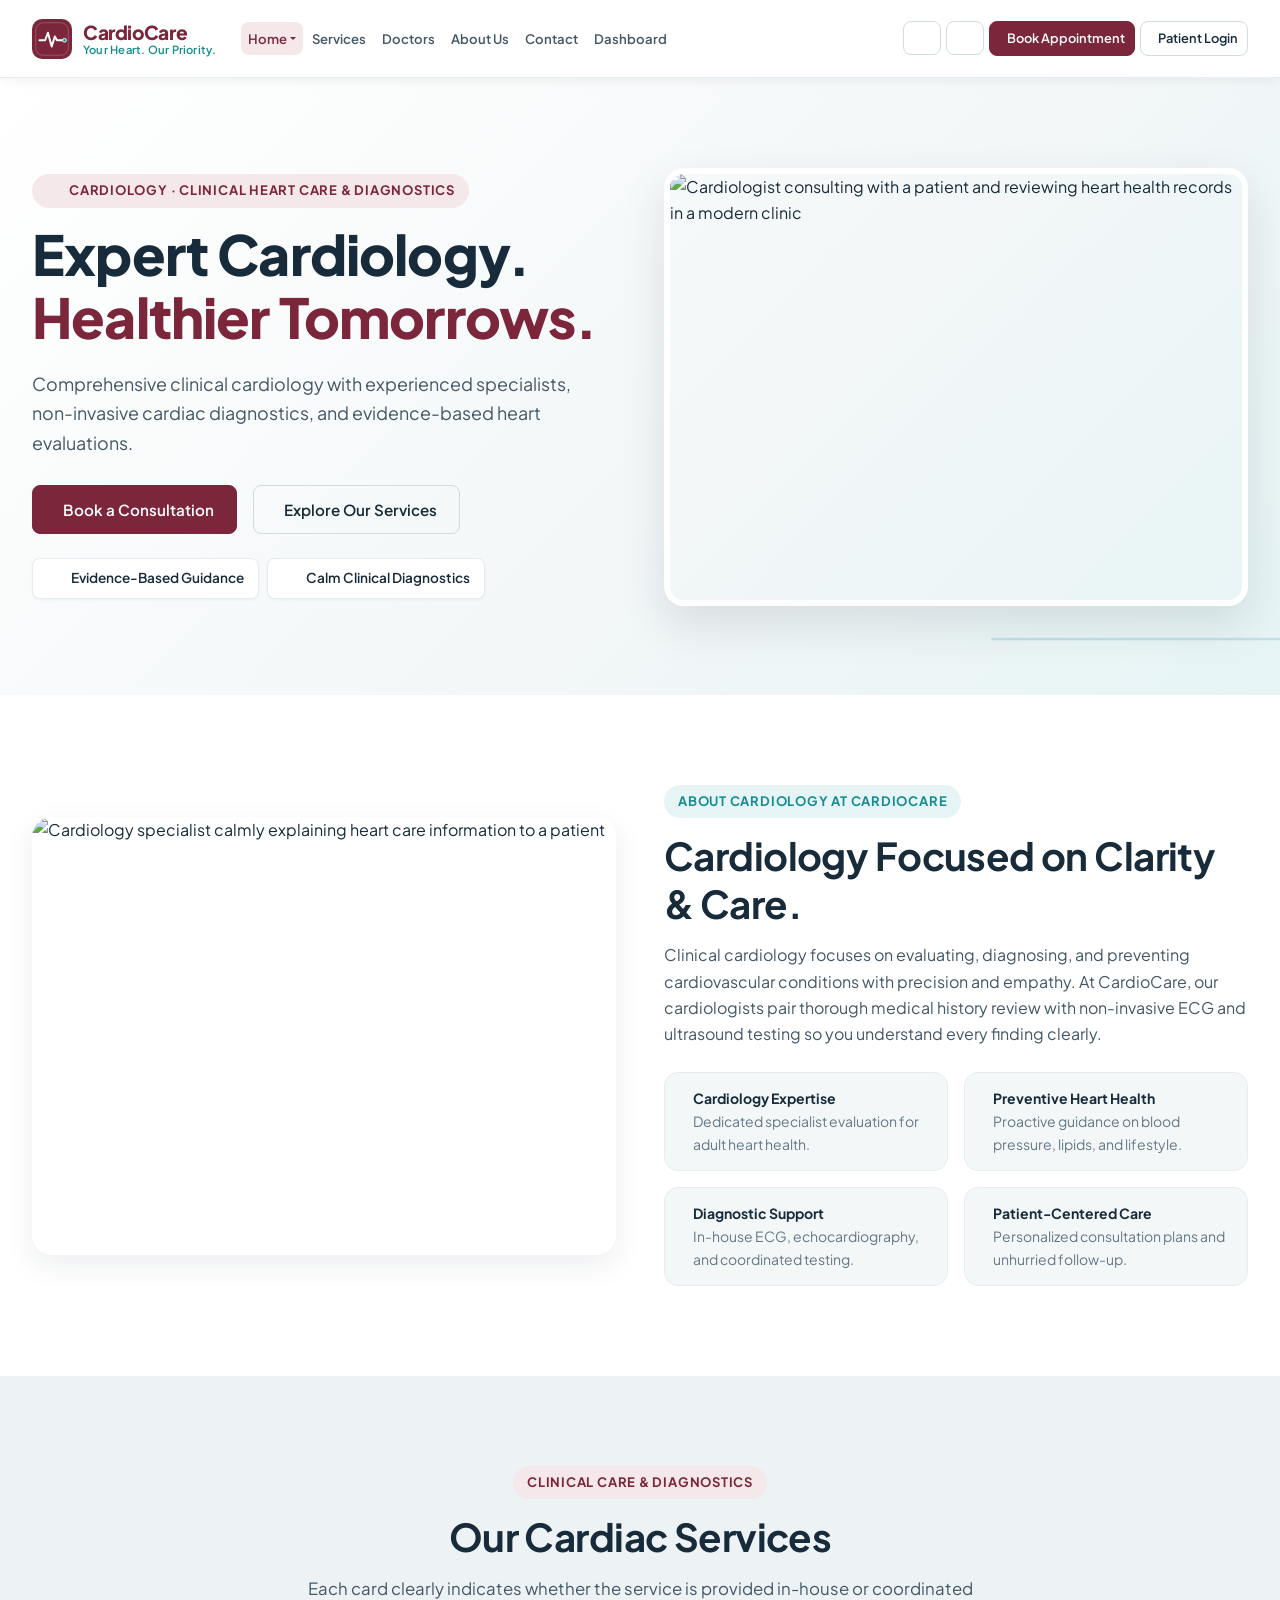
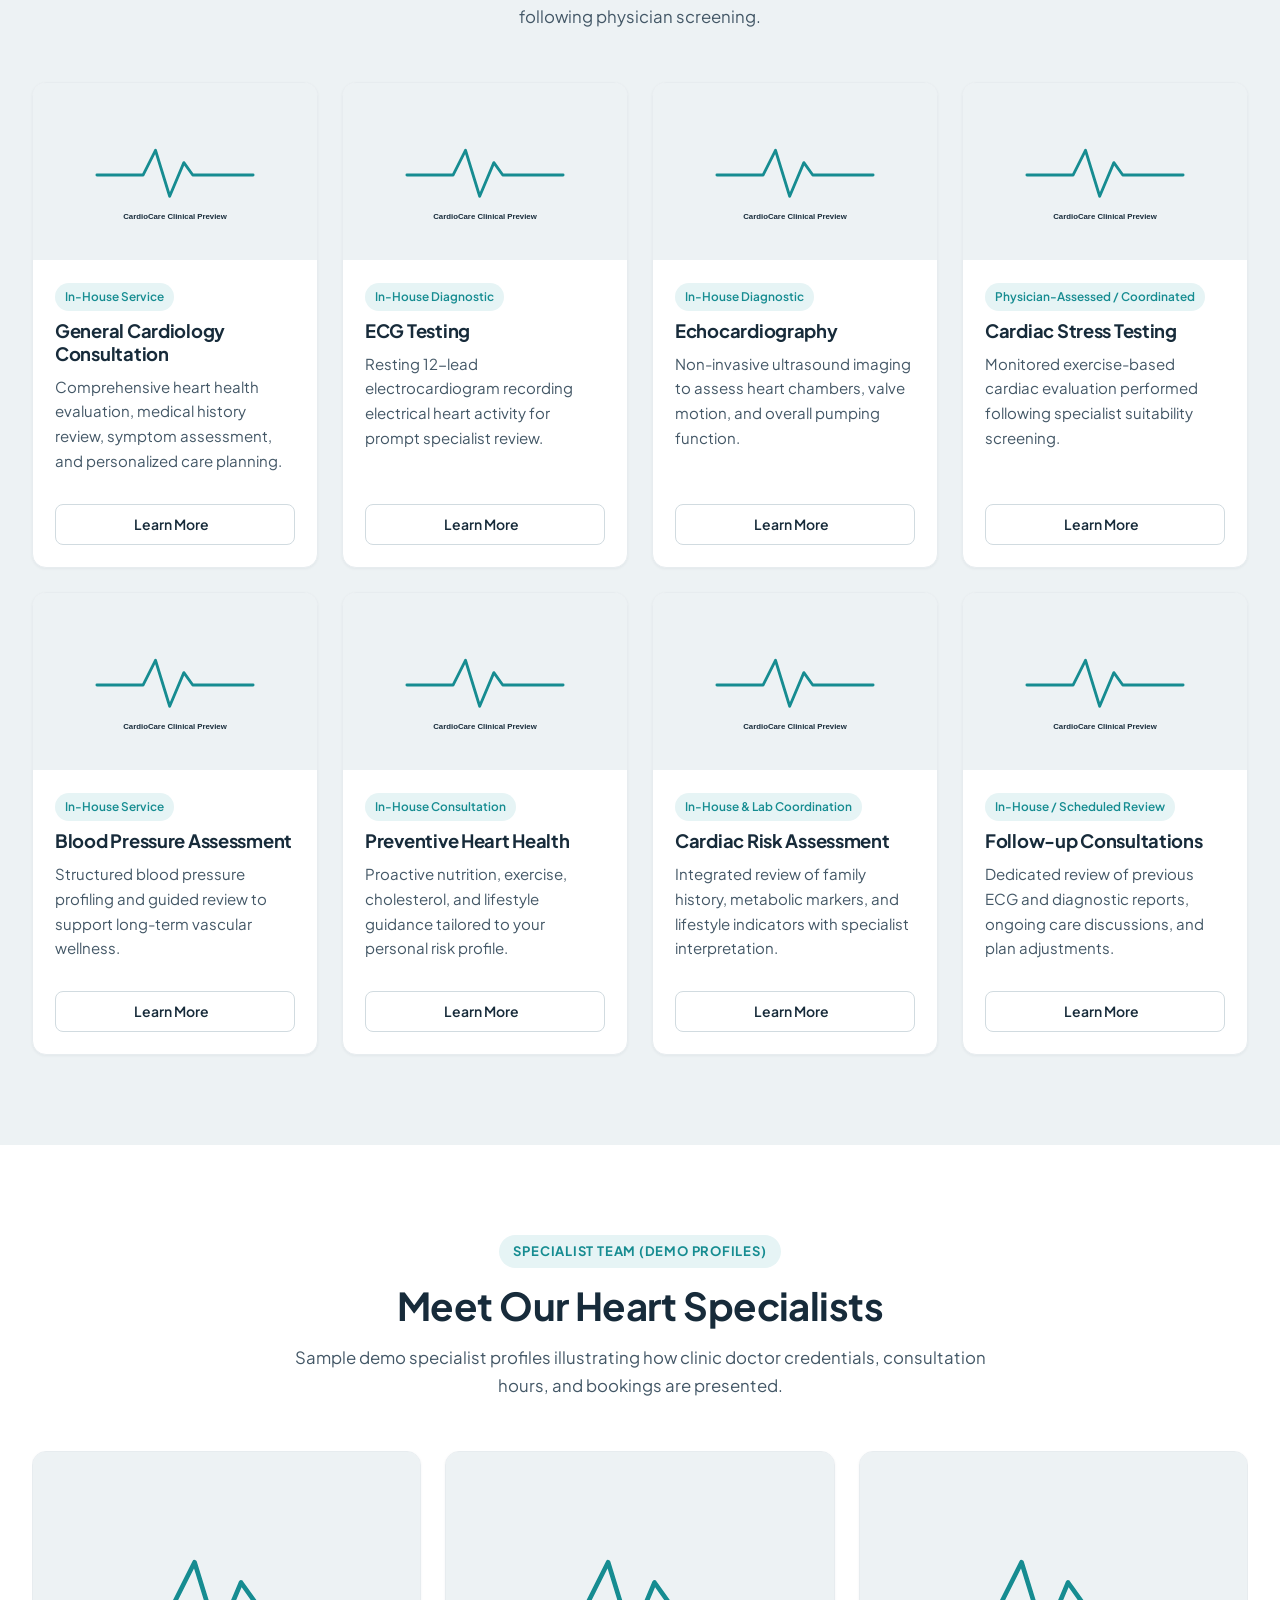
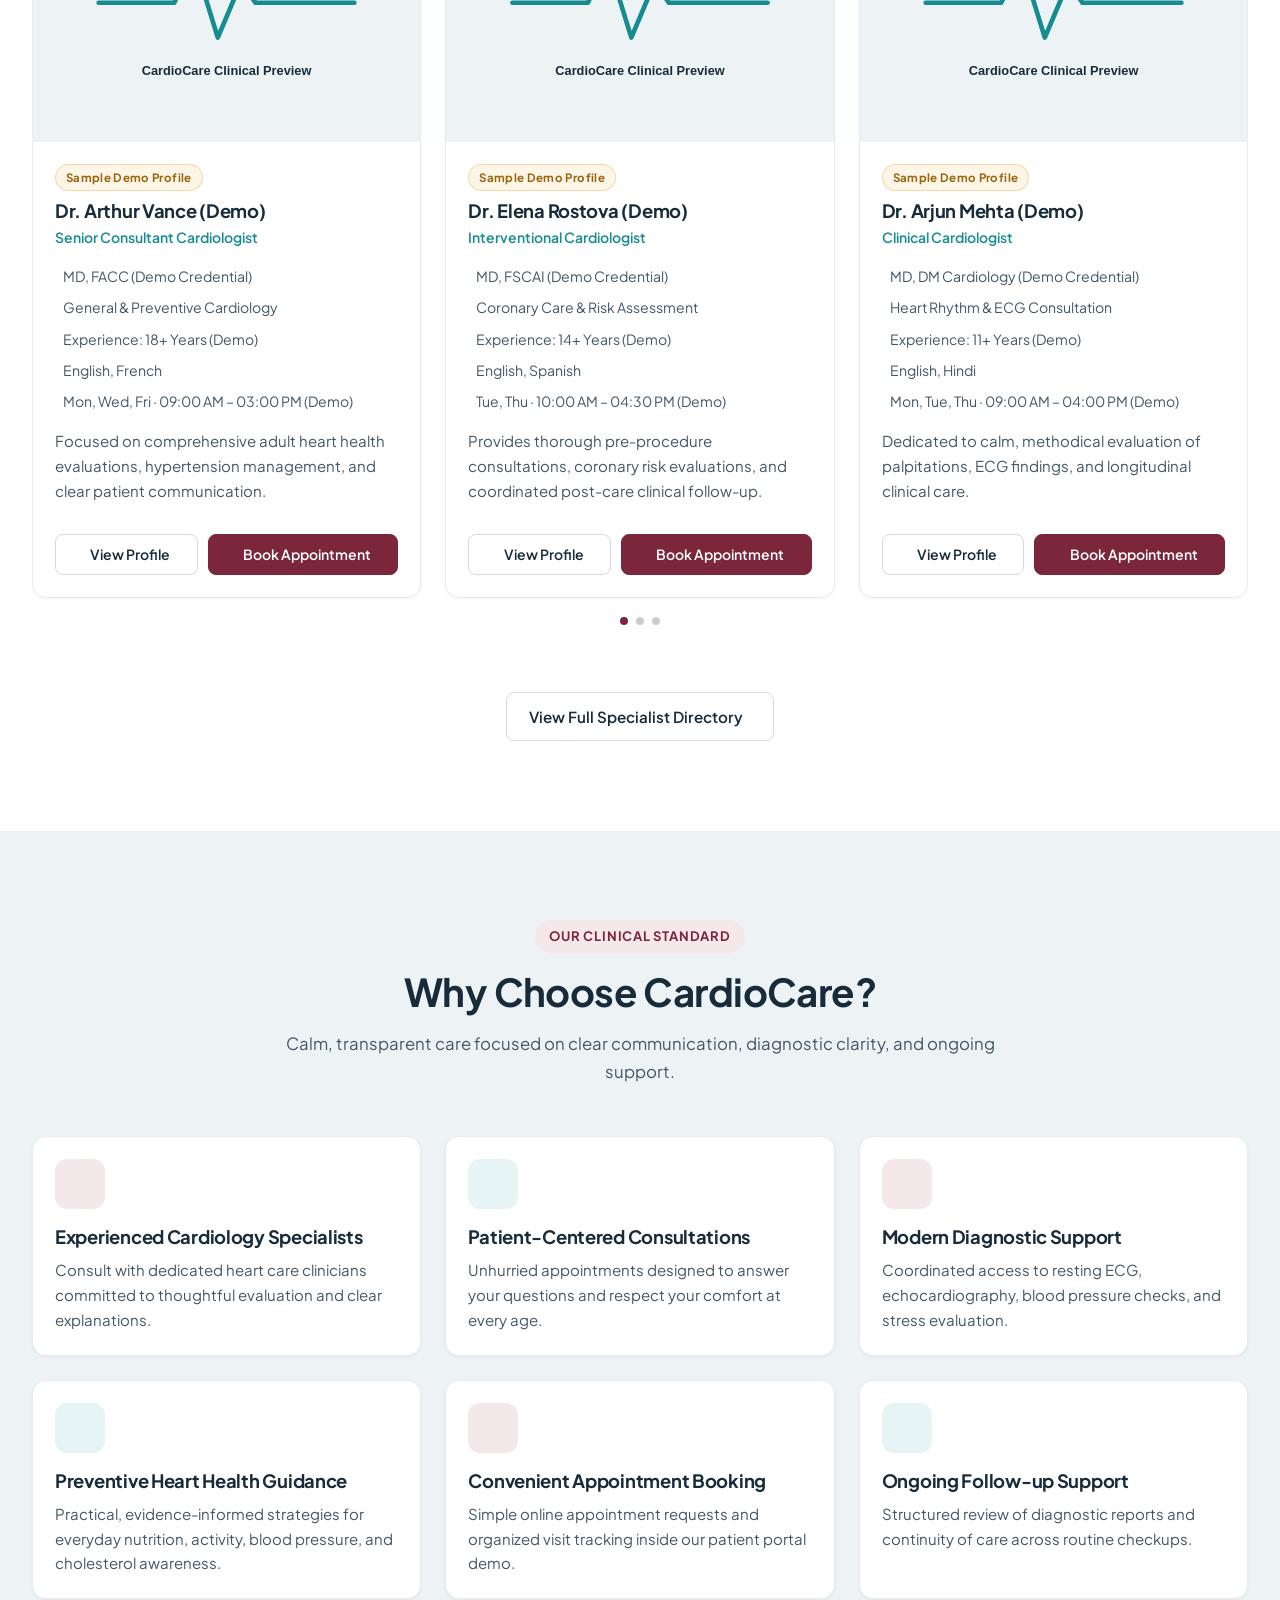
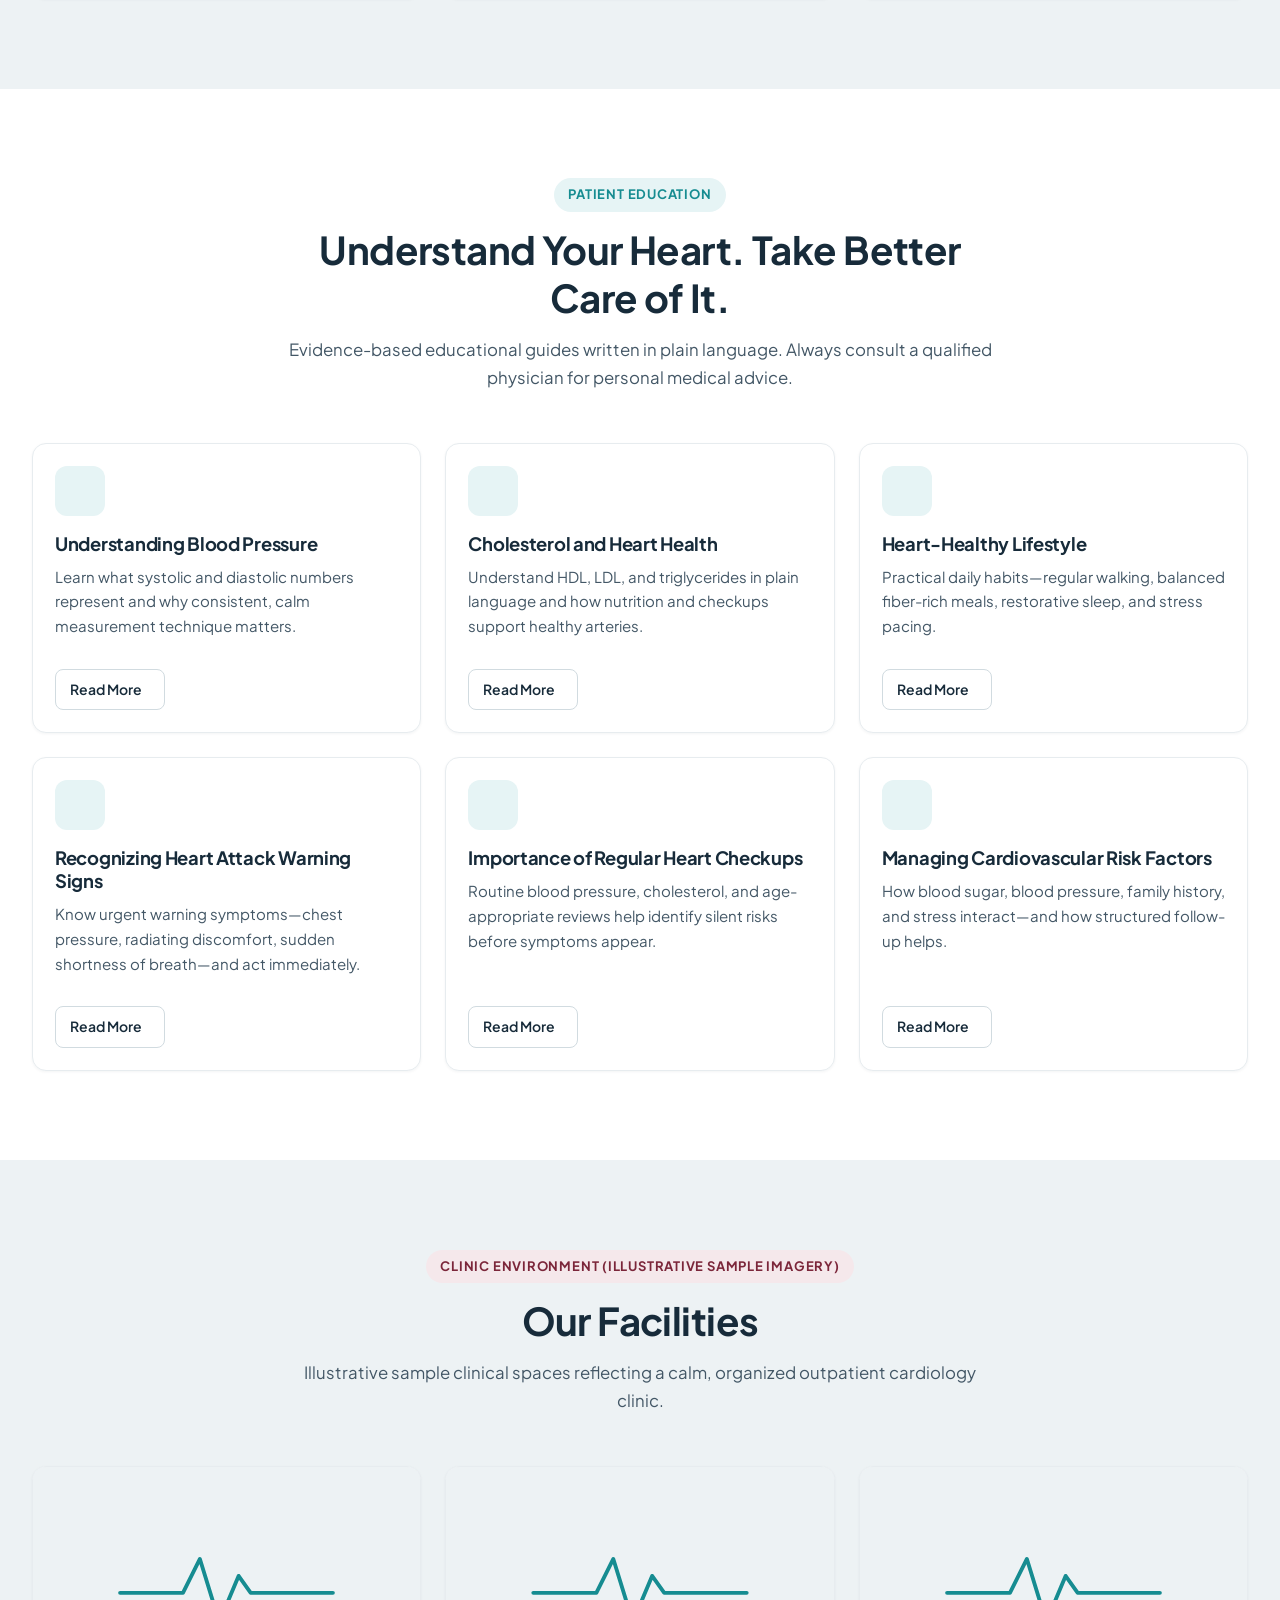
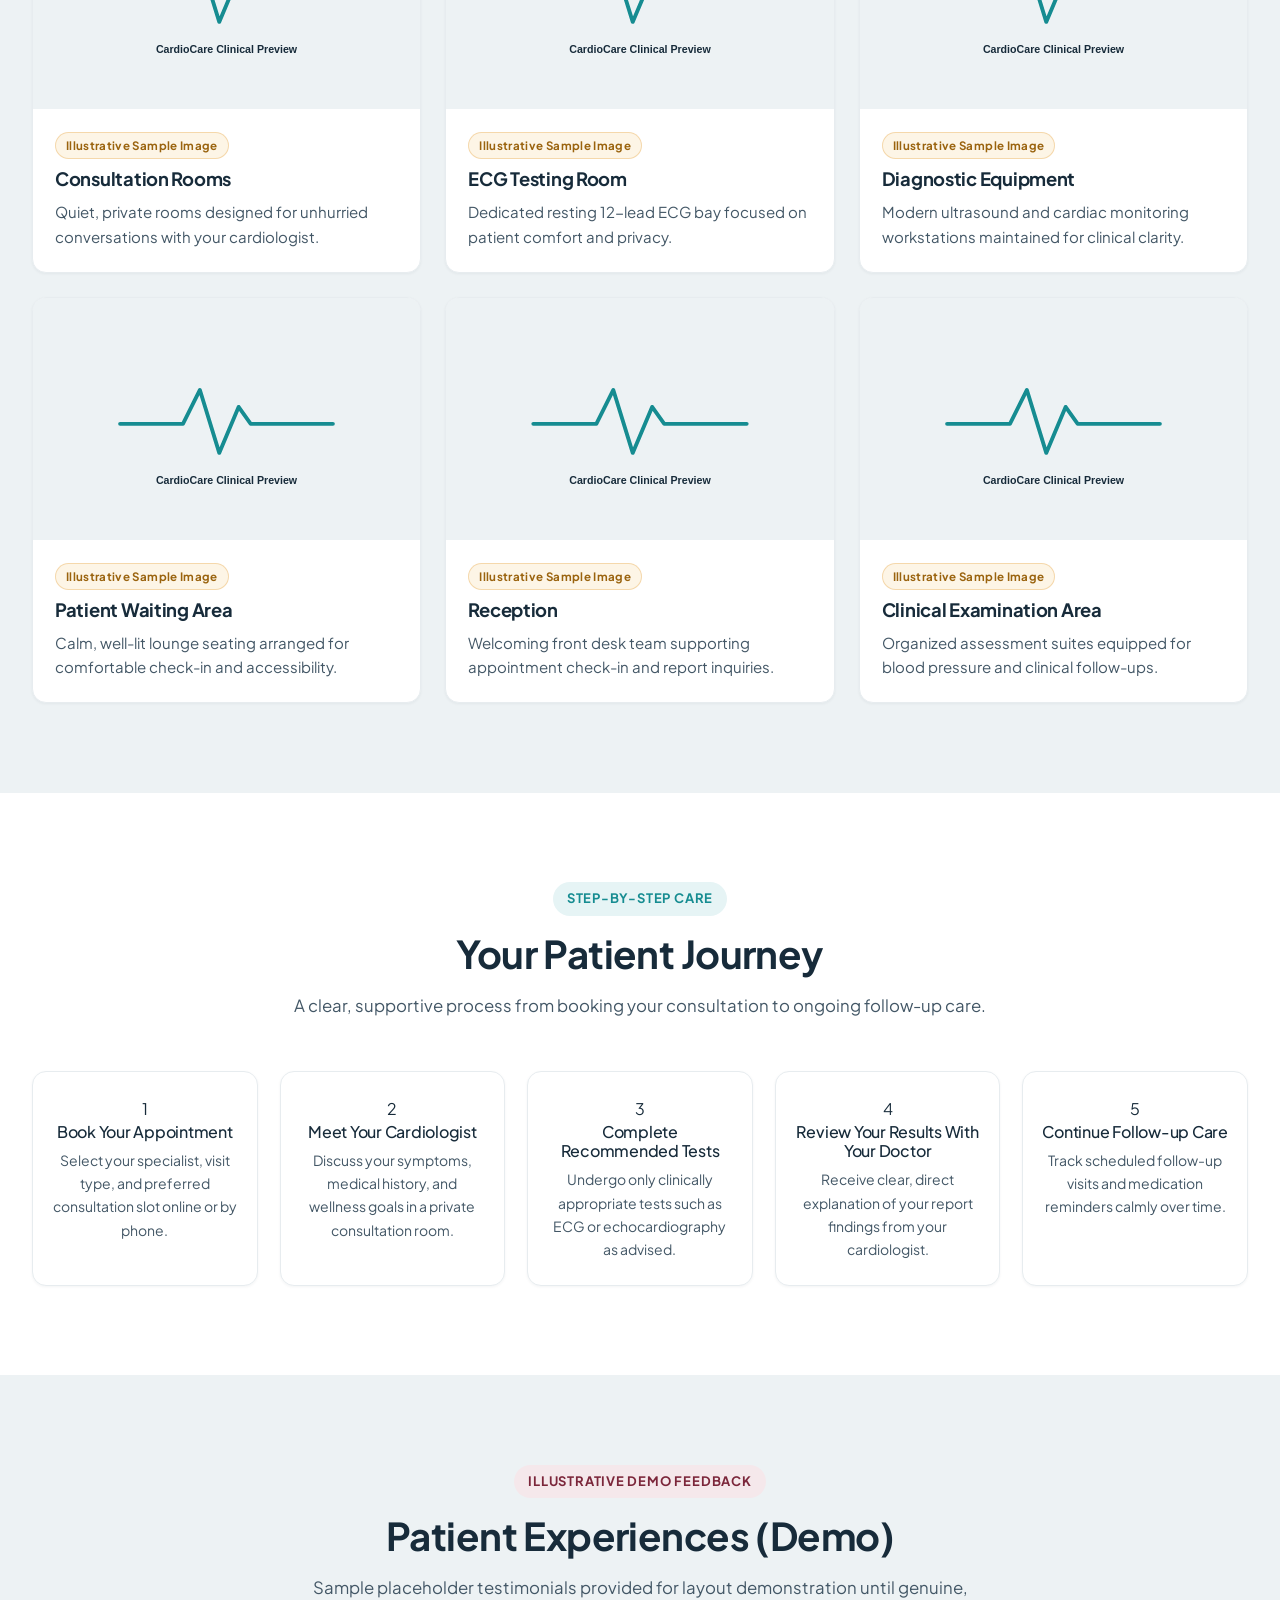
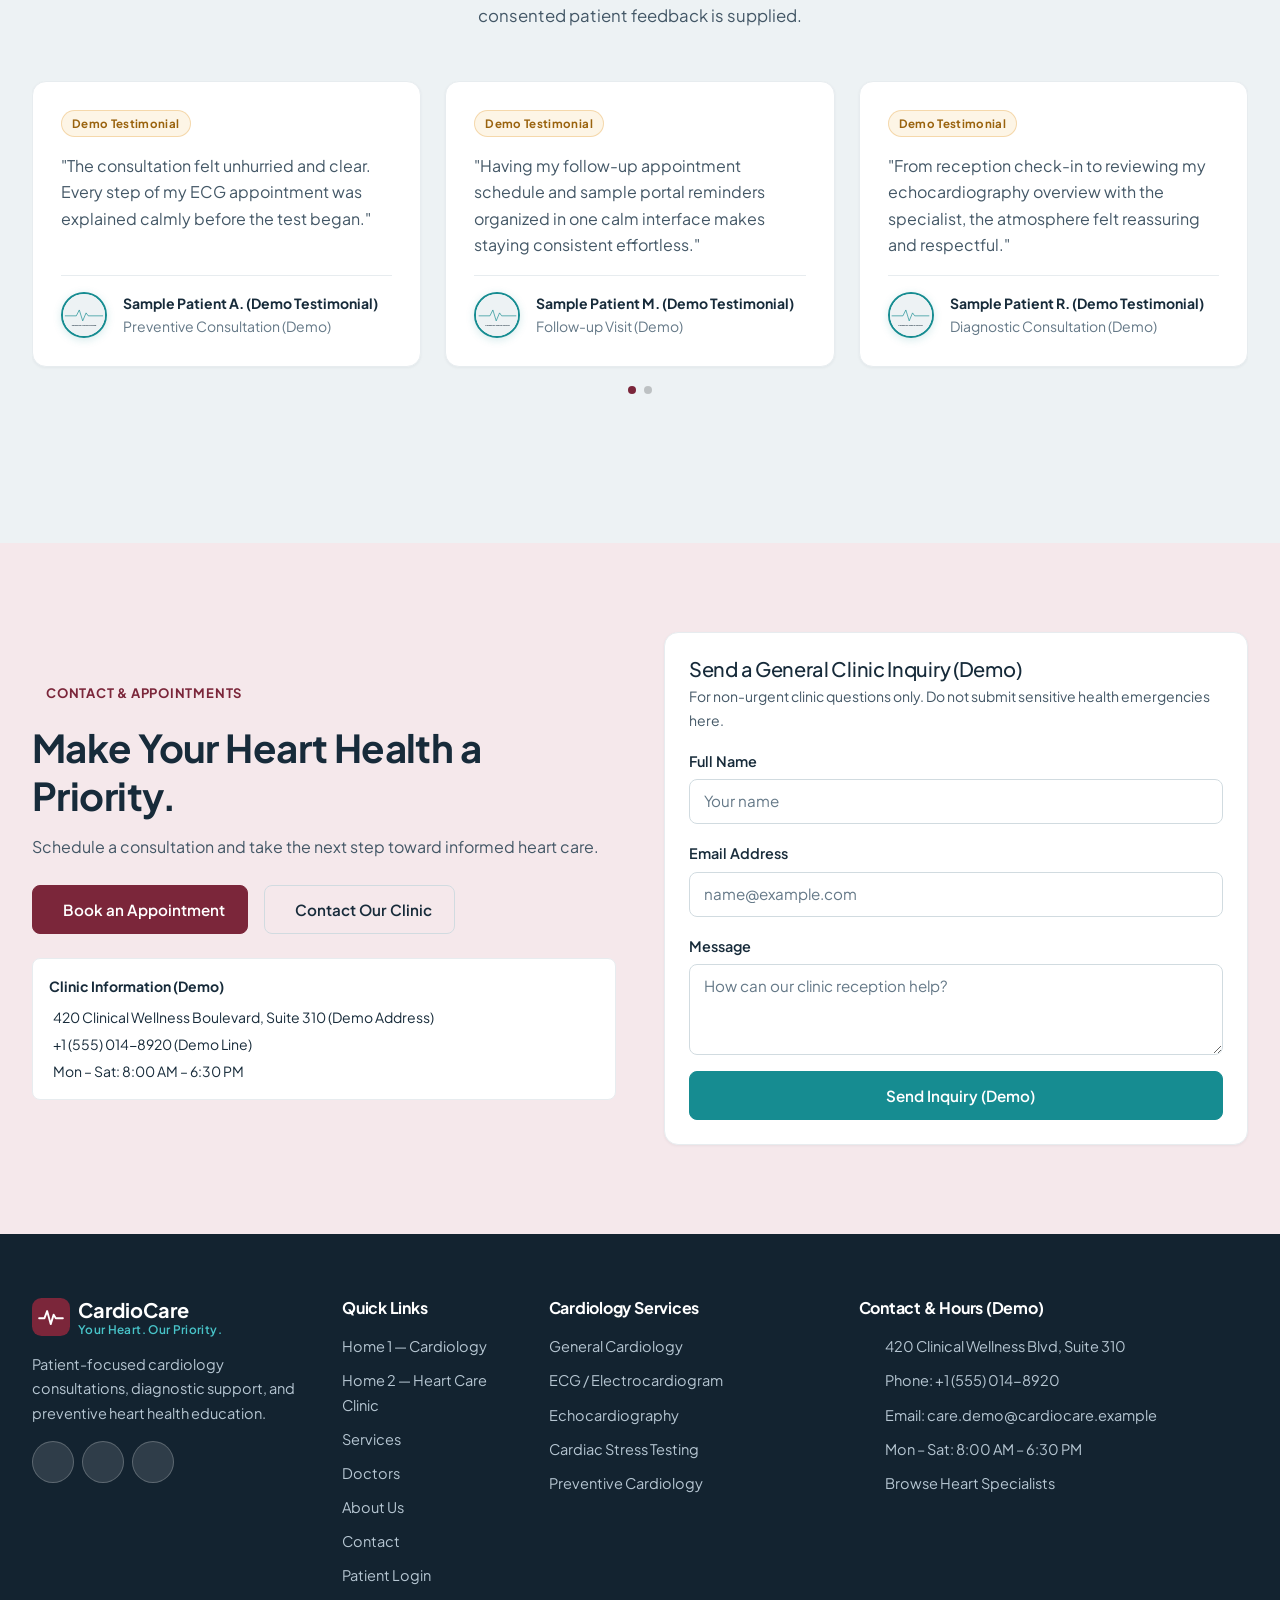
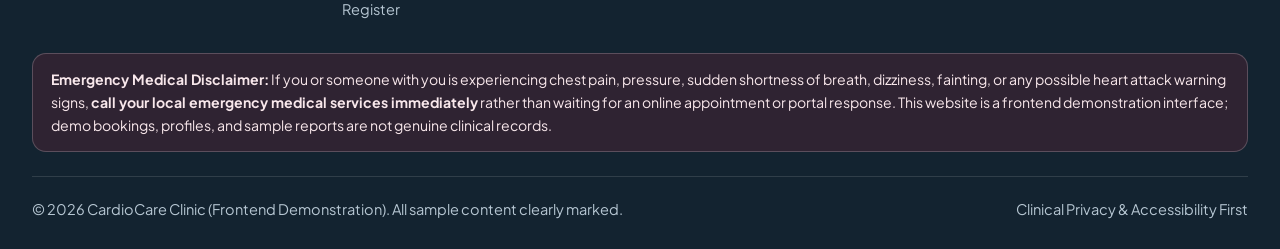
==== commit d5d7f9ad: "Fix auth social buttons, top-right toggles, 1024px footer grid, centered 768px about card, mobile da" ====
--- a/index.html
+++ b/index.html
@@ -498,7 +498,7 @@
   <footer class="cc-footer">
     <div class="cc-container">
       <div class="row g-4">
-        <div class="col-lg-4">
+        <div class="col-12 col-md-6 col-lg-4 col-xl-3">
           <a href="index.html" class="d-inline-flex align-items-center gap-2 mb-3 text-white text-decoration-none">
             <svg width="38" height="38" viewBox="0 0 64 64" fill="none" aria-hidden="true">
               <rect width="64" height="64" rx="16" fill="#7B263A"/>
@@ -517,7 +517,7 @@
           </div>
         </div>
 
-        <div class="col-6 col-lg-2">
+        <div class="col-6 col-md-3 col-lg-2 col-xl-2">
           <h6>Quick Links</h6>
           <ul class="cc-footer-links">
             <li><a href="index.html">Home 1 — Cardiology</a></li>
@@ -531,7 +531,7 @@
           </ul>
         </div>
 
-        <div class="col-6 col-lg-3">
+        <div class="col-6 col-md-3 col-lg-2 col-xl-3">
           <h6>Cardiology Services</h6>
           <ul class="cc-footer-links">
             <li><a href="services.html#general-consultation">General Cardiology</a></li>
@@ -542,7 +542,7 @@
           </ul>
         </div>
 
-        <div class="col-lg-3">
+        <div class="col-12 col-md-6 col-lg-4 col-xl-4">
           <h6>Contact &amp; Hours (Demo)</h6>
           <ul class="cc-footer-links">
             <li class="cc-footer-contact-item">
--- a/assets/css/main.css
+++ b/assets/css/main.css
@@ -882,6 +882,56 @@
   stroke: #FFFFFF;
 }
 
+/* Proper Labeled Social Media Pill Buttons (Auth & Contact) */
+.cc-social-pill {
+  display: inline-flex;
+  align-items: center;
+  gap: 8px;
+  padding: 8px 16px;
+  border-radius: 999px;
+  background-color: var(--cc-bg-surface);
+  border: 1px solid var(--cc-border-strong);
+  color: var(--cc-text-primary);
+  font-size: 0.84rem;
+  font-weight: 600;
+  text-decoration: none;
+  transition: all var(--cc-transition);
+  box-shadow: var(--cc-shadow-xs);
+}
+
+.cc-social-pill:hover {
+  background-color: var(--cc-burgundy);
+  border-color: var(--cc-burgundy);
+  color: #FFFFFF !important;
+  transform: translateY(-2px);
+  box-shadow: var(--cc-shadow-sm);
+}
+
+.cc-social-pill:hover svg {
+  color: #FFFFFF !important;
+  stroke: #FFFFFF;
+}
+
+[data-theme="dark"] .cc-social-pill {
+  background-color: var(--cc-bg-subtle);
+  border-color: var(--cc-border-strong);
+  color: var(--cc-text-primary);
+}
+
+[data-theme="dark"] .cc-auth-social-label {
+  color: #C8D8E4 !important;
+}
+
+/* High Contrast Close Button in Dark Mode */
+[data-theme="dark"] .btn-close {
+  filter: invert(1) grayscale(100%) brightness(200%);
+  opacity: 0.85;
+}
+
+[data-theme="dark"] .btn-close:hover {
+  opacity: 1;
+}
+
 .cc-footer .cc-social-btn {
   background-color: rgba(255, 255, 255, 0.12);
   color: #FFFFFF !important;
--- a/assets/css/pages.css
+++ b/assets/css/pages.css
@@ -412,27 +412,31 @@
    Auth Pages (Centered Single Card - No Image Sidebar)
    ========================================================================== */
 .cc-auth-page {
+  position: relative;
   min-height: 100vh;
   display: flex;
   flex-direction: column;
   justify-content: center;
   align-items: center;
-  padding: clamp(24px, 4vw, 48px) 16px;
+  padding: clamp(64px, 8vw, 84px) 16px clamp(24px, 4vw, 48px);
   background-color: var(--cc-bg-page);
 }
 
 .cc-auth-topbar {
-  width: 100%;
-  max-width: 520px;
+  position: absolute;
+  top: clamp(16px, 2.5vw, 28px);
+  inset-inline-end: clamp(16px, 3vw, 36px);
   display: flex;
   justify-content: flex-end;
   align-items: center;
-  margin-bottom: 16px;
   gap: 10px;
+  z-index: 20;
 }
 
 .cc-auth-topbar.register-topbar {
-  max-width: 640px;
+  position: absolute;
+  top: clamp(16px, 2.5vw, 28px);
+  inset-inline-end: clamp(16px, 3vw, 36px);
 }
 
 .cc-auth-card {
@@ -447,6 +451,37 @@
 
 .cc-auth-register-card {
   max-width: 640px;
+}
+
+/* High-Contrast Dark Theme Overrides for Auth Cards */
+[data-theme="dark"] .cc-auth-card {
+  background-color: var(--cc-bg-surface);
+  border-color: var(--cc-border);
+  color: var(--cc-text-primary);
+}
+
+[data-theme="dark"] .cc-auth-card h1,
+[data-theme="dark"] .cc-auth-card .h3 {
+  color: var(--cc-text-primary) !important;
+}
+
+[data-theme="dark"] .cc-auth-card p,
+[data-theme="dark"] .cc-auth-card .text-muted {
+  color: #B2C4D2 !important;
+}
+
+[data-theme="dark"] .cc-auth-card .text-secondary {
+  color: #C8D8E4 !important;
+}
+
+[data-theme="dark"] .cc-auth-card label,
+[data-theme="dark"] .cc-auth-card .form-check-label {
+  color: #EDF3F7 !important;
+}
+
+[data-theme="dark"] .cc-auth-card .border-top {
+  border-color: var(--cc-border) !important;
+  color: #C2D0DA;
 }
 
 @media (max-width: 991.98px) {
